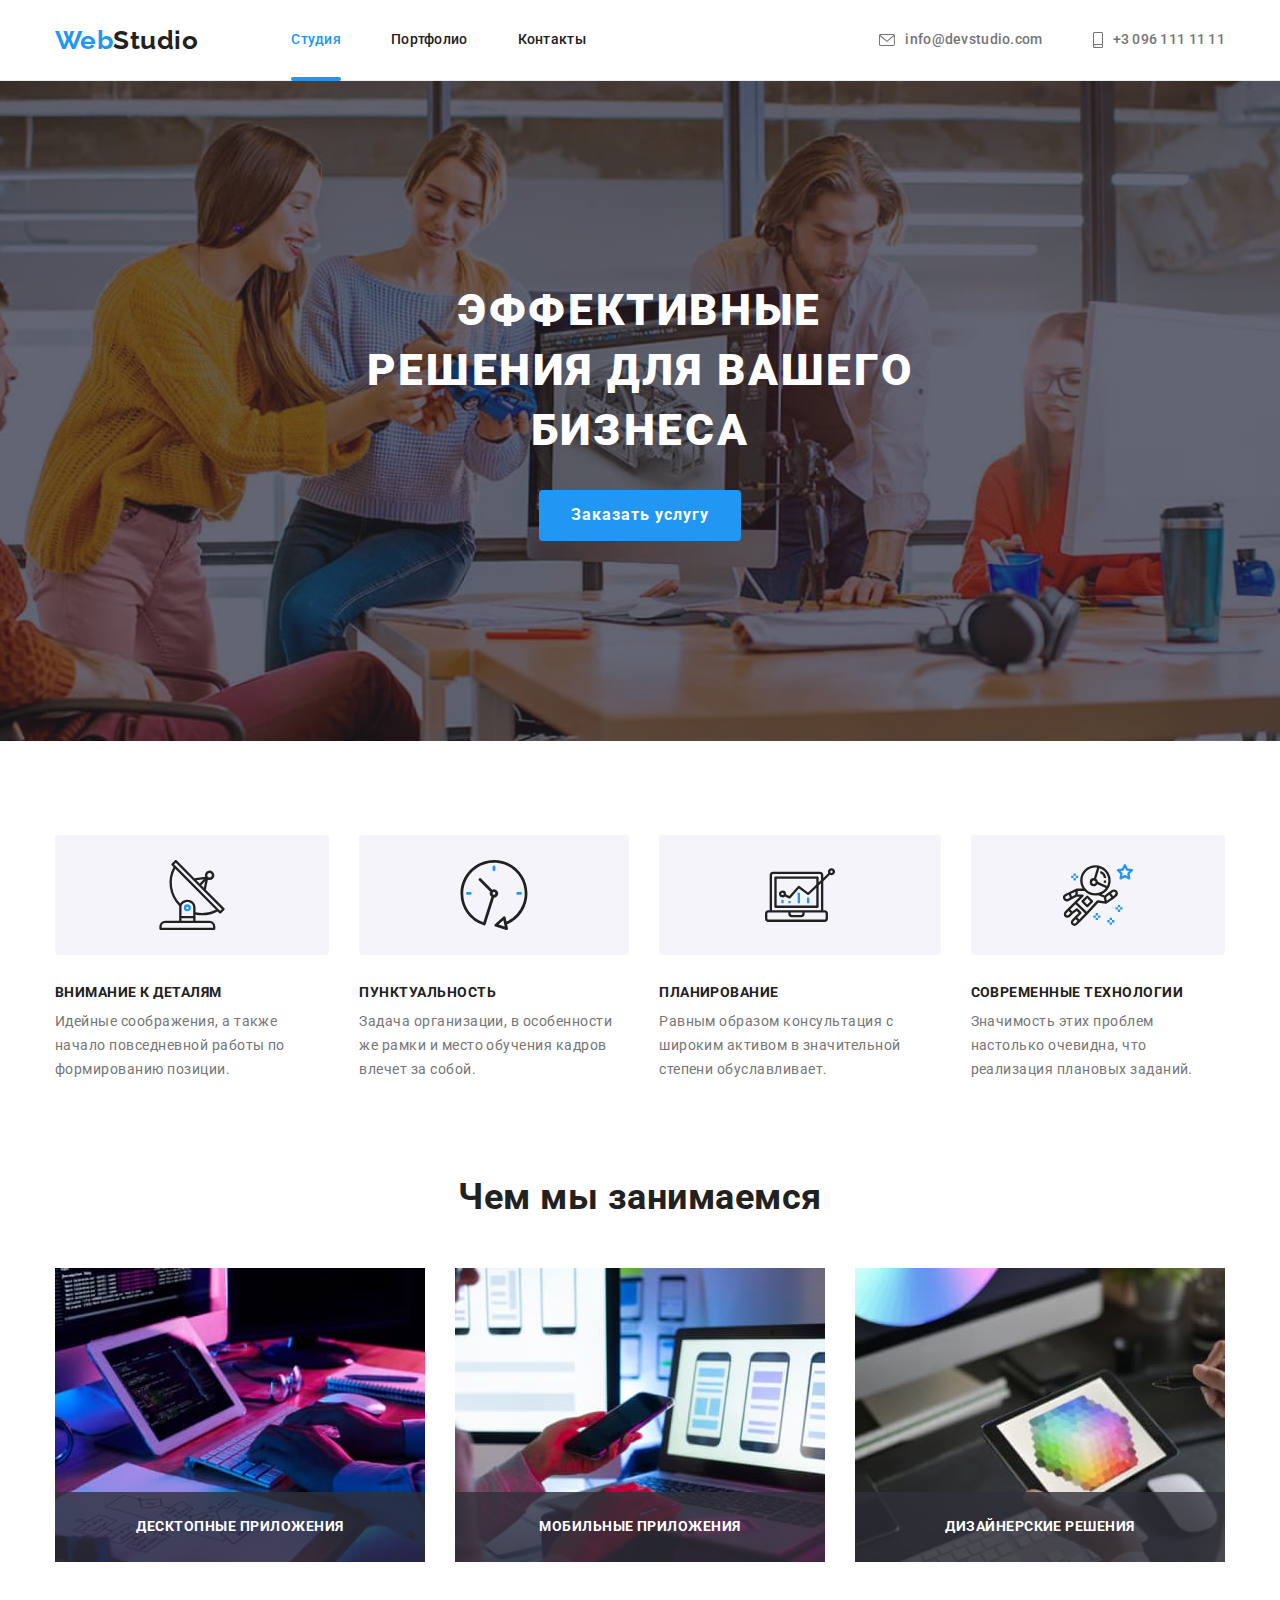
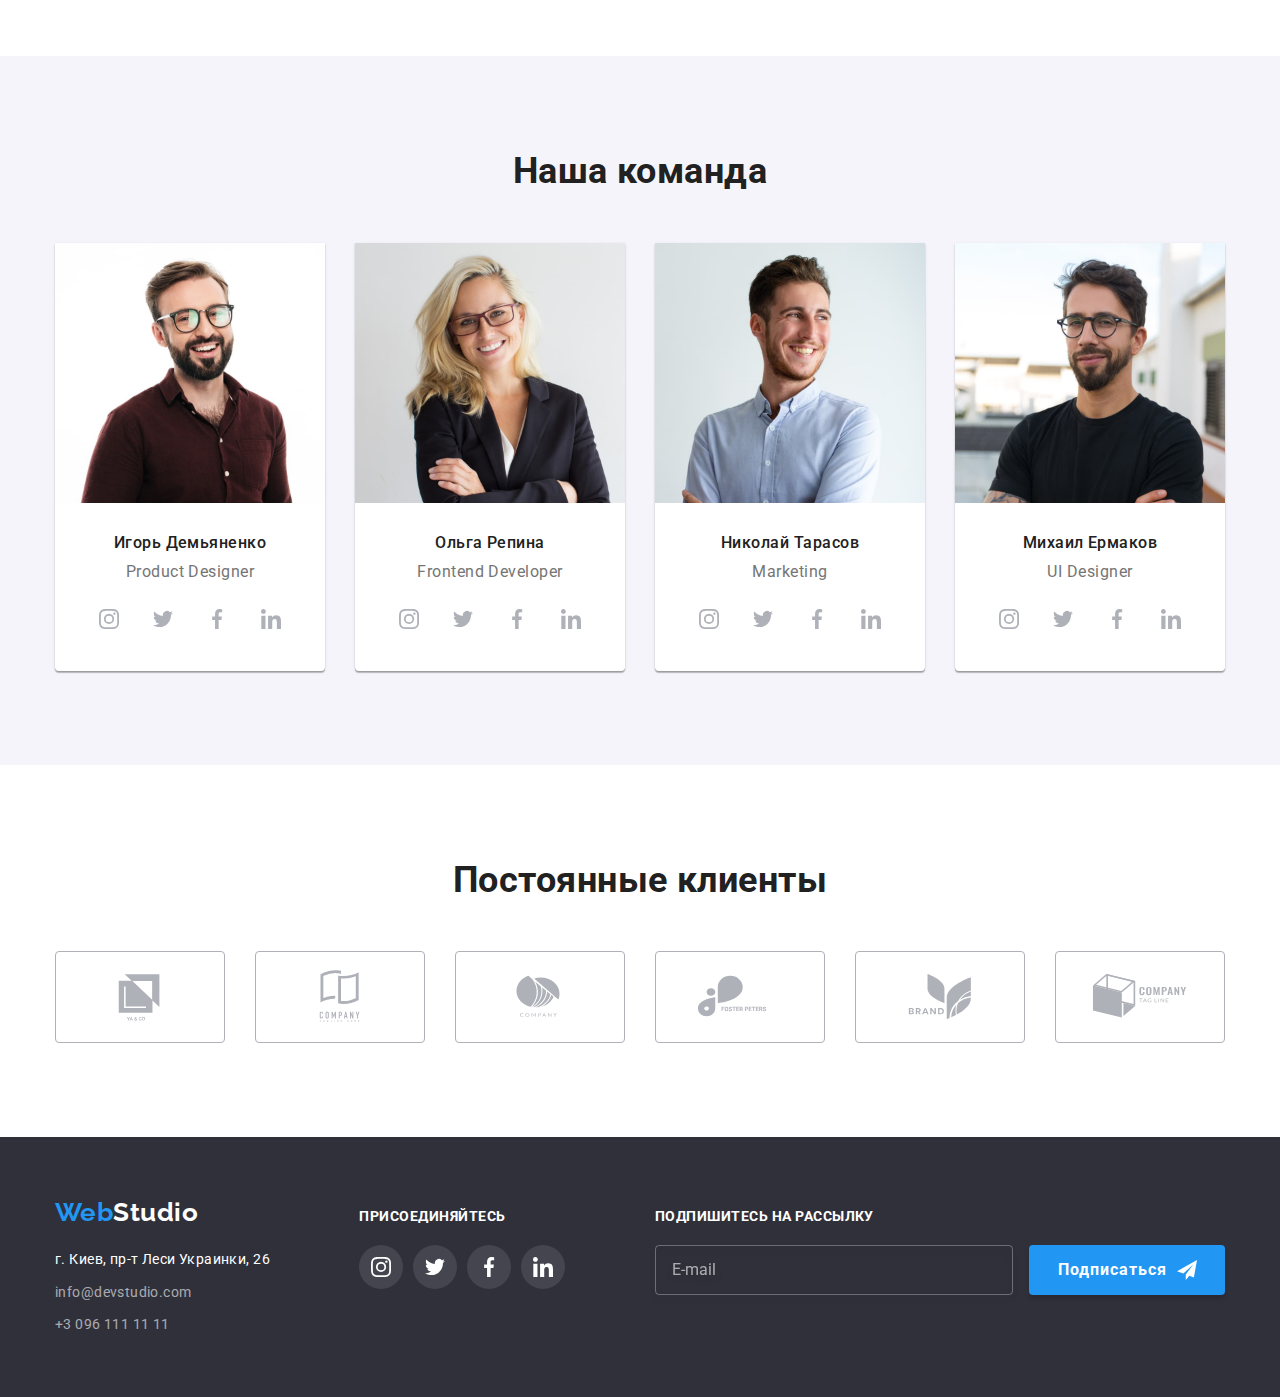
==== index.html @ 58853f7b "BEM" ====
<!doctype html>

<html lang="ru">
  
  <head>
    <meta charset="utf-8">
    <meta http-equiv="x-ua-compatible" content="ie=edge">
    <title>Web Studio</title>
    <link rel="preconnect" href="https://fonts.googleapis.com">
    <link rel="preconnect" href="https://fonts.gstatic.com" crossorigin>
    <link href="https://fonts.googleapis.com/css2?family=Raleway:wght@700&family=Roboto:wght@400;500;700;900&display=swap" rel="stylesheet">
    <link rel="stylesheet" href="css/modern-normalize.css"/>
    <link rel="stylesheet" href="css/main.min.css" />
    <link rel="stylesheet" href="css/styles.css" />
  </head>
  
  <body>
    <header class="header">
      <div class="container header__container">
        <a class="link logo header__logo" href="index.html">
          Web<span class="logo__part--black" href="index.html">Studio</span>
        </a>
        <nav class="nav">
          <ul class="list nav__list">
            <li><a class="link nav__item nav__item--active" href="index.html">Студия</a></li>
            <li><a class="link nav__item" href="portfolio.html">Портфолио</a></li>
            <li><a class="link nav__item" href="#address">Контакты</a></li>
          </ul>
        </nav>
        <ul class="list header__contacts">
          <li>
            <a class="link header__item" href="mailto:info@devstudio.com">
              <svg class="header__icon" width="16px" height="12px"><use href="./images/symbol-defs.svg#header-icon-envelope"></use></svg>
              info@devstudio.com
            </a>
          </li>
          <li>
            <a class="link header__item" href="tel:+3809611111111">
              <svg class="header__icon" width="10" height="16"><use href="./images/symbol-defs.svg#header-icon-smartphone"></use></svg>
              +3 096 111 11 11
            </a>
          </li>
        </ul>
      </div>
    </header>
    
    <main>
      <section class="hero">
          <div class="container">
            <h1 class="slogan">эффективные решения для вашего бизнеса</h1>
            <button class="button" data-modal-open type="button">Заказать услугу</button>
          </div>
      </section>
      
      <section class="benefits section">
        <div class="container">
          <ul class="list benefits-list">

            <li class="benefits-list-item icon-antenna">
              <h3 class="benefits-subtitle">Внимание к деталям</h3>
              <p class="benefits-text">
                Идейные соображения, а также начало повседневной работы по формированию позиции.
              </p>
            </li>

            <li class="benefits-list-item icon-clock">
              <h3 class="benefits-subtitle">Пунктуальность</h3>
              <p class="benefits-text">
                Задача организации, в особенности же рамки и место обучения кадров влечет за собой.
              </p>
            </li>

            <li class="benefits-list-item icon-diagram">
              <h3 class="benefits-subtitle">Планирование</h3>
              <p class="benefits-text">
                Равным образом консультация с широким активом в значительной степени обуславливает.
              </p>
            </li>

            <li class="benefits-list-item icon-astronaut">
              <h3 class="benefits-subtitle">Современные технологии</h3>
              <p class="benefits-text">
                Значимость этих проблем настолько очевидна, что реализация плановых заданий.
              </p>
            </li>

          </ul>
        </div>
      </section>
      
      <section class="desc">
        <div class="container">
          <h2 class="desc-title">Чем мы занимаемся</h2>
          <ul class="list desc-list">

            <li>
              <div class="thumb">
                <img src="images/desc-img-pc.jpg" alt="Работа за персональным компьютером" width="370" />
                <p class="label">десктопные приложения</p>
              </div>
            </li>

            <li>
              <div class="thumb">
                <img src="images/desc-img-phone.jpg" alt="Работа со смартфоном" width="370" />
                <p class="label">мобильные приложения</p>
              </div>
            </li>

            <li>
              <div class="thumb">
                <img src="images/desc-img-tablet.jpg" alt="Работа за планшетом" width="370" />
                <p class="label">дизайнерские решения</p>
              </div>
            </li>

          </ul>
        </div>
      </section>
      
      <section class="team section">
        <div class="container">
          <h2 class="team-title">Наша команда</h2>
          <ul class="list team-list">
            <li class="team-list-item">
              <img src="images/team-img-p_designer.jpg" alt="Мужчина" width="270" />
              <div class="team-text-box">
                <h3 class="team-subtitle">Игорь Демьяненко</h3>
                <p class="team-desc">Product Designer</p>
              </div>
              <ul class="list icon-social-network-list">
                <li class="icon-social-network-list-item">
                  <a href="" class="link link-social-network">
                    <svg class="icon-social-network" width="20px" height="20px"><use href="./images/symbol-defs.svg#social-network-icon-instagram"></use></svg>
                  </a>
                </li>
                <li class="icon-social-network-list-item">
                  <a href="" class="link link-social-network">
                    <svg class="icon-social-network" width="20px" height="20px"><use href="./images/symbol-defs.svg#social-network-icon-twitter"></use></svg>
                  </a>
                </li>
                <li class="icon-social-network-list-item">
                  <a href="" class="link link-social-network">
                    <svg class="icon-social-network" width="20px" height="20px"><use href="./images/symbol-defs.svg#social-network-icon-facebook"></use></svg>
                  </a>
                </li>
                <li class="icon-social-network-list-item">
                  <a href="" class="link link-social-network">
                    <svg class="icon-social-network" width="20px" height="20px"><use href="./images/symbol-defs.svg#social-network-icon-linkedin"></use></svg>
                  </a>
                </li>
              </ul>
            </li>

            <li class="team-list-item">
              <img src="images/team-img-developer.jpg" alt="Женщина" width="270" />
              <div class="team-text-box">
                <h3 class="team-subtitle">Ольга Репина</h3>
                <p class="team-desc">Frontend Developer</p>
              </div>
              <ul class="list icon-social-network-list">
                <li class="icon-social-network-list-item">
                  <a href="" class="link link-social-network">
                    <svg class="icon-social-network" width="20px" height="20px"><use href="./images/symbol-defs.svg#social-network-icon-instagram"></use></svg>
                  </a>
                </li>
                <li class="icon-social-network-list-item">
                  <a href="" class="link link-social-network">
                    <svg class="icon-social-network" width="20px" height="20px"><use href="./images/symbol-defs.svg#social-network-icon-twitter"></use></svg>
                  </a>
                </li>
                <li class="icon-social-network-list-item">
                  <a href="" class="link link-social-network">
                    <svg class="icon-social-network" width="20px" height="20px"><use href="./images/symbol-defs.svg#social-network-icon-facebook"></use></svg>
                  </a>
                </li>
                <li class="icon-social-network-list-item">
                  <a href="" class="link link-social-network">
                    <svg class="icon-social-network" width="20px" height="20px"><use href="./images/symbol-defs.svg#social-network-icon-linkedin"></use></svg>
                  </a>
                </li>
              </ul>
            </li>

            <li class="team-list-item">
              <img src="images/team-img-marketing.jpg" alt="Мужчина" width="270" />
              <div class="team-text-box">
                <h3 class="team-subtitle">Николай Тарасов</h3>
                <p class="team-desc">Marketing</p>
              </div>
              <ul class="list icon-social-network-list">
                <li class="icon-social-network-list-item">
                  <a href="" class="link link-social-network">
                    <svg class="icon-social-network" width="20px" height="20px"><use href="./images/symbol-defs.svg#social-network-icon-instagram"></use></svg>
                  </a>
                </li>
                <li class="icon-social-network-list-item">
                  <a href="" class="link link-social-network">
                    <svg class="icon-social-network" width="20px" height="20px"><use href="./images/symbol-defs.svg#social-network-icon-twitter"></use></svg>
                  </a>
                </li>
                <li class="icon-social-network-list-item">
                  <a href="" class="link link-social-network">
                    <svg class="icon-social-network" width="20px" height="20px"><use href="./images/symbol-defs.svg#social-network-icon-facebook"></use></svg>
                  </a>
                </li>
                <li class="icon-social-network-list-item">
                  <a href="" class="link link-social-network">
                    <svg class="icon-social-network" width="20px" height="20px"><use href="./images/symbol-defs.svg#social-network-icon-linkedin"></use></svg>
                  </a>
                </li>
              </ul>
            </li>

            <li class="team-list-item">
              <img src="images/team-img-ui_designer.jpg" alt="Мужчина" width="270" />
              <div class="team-text-box">
                <h3 class="team-subtitle">Михаил Ермаков</h3>
                <p class="team-desc">UI Designer</p>
              </div>
              <ul class="list icon-social-network-list">
                <li class="icon-social-network-list-item">
                  <a href="" class="link link-social-network">
                    <svg class="icon-social-network" width="20px" height="20px"><use href="./images/symbol-defs.svg#social-network-icon-instagram"></use></svg>
                  </a>
                </li>
                <li class="icon-social-network-list-item">
                  <a href="" class="link link-social-network">
                    <svg class="icon-social-network" width="20px" height="20px"><use href="./images/symbol-defs.svg#social-network-icon-twitter"></use></svg>
                  </a>
                </li>
                <li class="icon-social-network-list-item">
                  <a href="" class="link link-social-network">
                    <svg class="icon-social-network" width="20px" height="20px"><use href="./images/symbol-defs.svg#social-network-icon-facebook"></use></svg>
                  </a>
                </li>
                <li class="icon-social-network-list-item">
                  <a href="" class="link link-social-network">
                    <svg class="icon-social-network" width="20px" height="20px"><use href="./images/symbol-defs.svg#social-network-icon-linkedin"></use></svg>
                  </a>
                </li>
              </ul>
            </li>

          </ul>
        </div>
      </section>

      <section class="clients section">
        <div class="container">
          <h2 class="clients-title">Постоянные клиенты</h2>
          <ul class="list icon-clients-list">
            <li>
              <a href="" class="link link-clients">
                <svg class="icon-clients" width="106px" height="60px"><use href="./images/symbol-defs.svg#clients-icon-ya"></use></svg>
              </a>
            </li>
            <li>
              <a href="" class="link link-clients">
                <svg class="icon-clients" width="106px" height="60px"><use href="./images/symbol-defs.svg#clients-icon-company-1"></use></svg>
              </a>
            </li>
            <li>
              <a href="" class="link link-clients">
                <svg class="icon-clients" width="106px" height="60px"><use href="./images/symbol-defs.svg#clients-icon-company-2"></use></svg>
              </a>
            </li>
            <li>
              <a href="" class="link link-clients">
                <svg class="icon-clients" width="106px" height="60px"><use href="./images/symbol-defs.svg#clients-icon-foster-peters"></use></svg>
              </a>
            </li>
            <li>
              <a href="" class="link link-clients">
                <svg class="icon-clients" width="106px" height="60px"><use href="./images/symbol-defs.svg#clients-icon-brand"></use></svg>
              </a>
            </li>
            <li>
              <a href="" class="link link-clients">
                <svg class="icon-clients" width="106px" height="60px"><use href="./images/symbol-defs.svg#clients-icon-company-3"></use></svg>
              </a>
            </li>
          </ul>
        </div>
      </section>
    </main>
    
    <footer class="footer">
      <div class="container footer__container">
        <div class="footer__contacts">
          <a class="link logo" href="index.html">
            Web<span class="logo__part--white" href="index.html">Studio</span>
          </a>
          <address class="address-text-box" id="address">
            <ul class="list address-footer-list">
              <li><a class="link address-link" href="">г. Киев, пр-т Леси Украинки, 26</a></li>
              <li><a class="link mail-link" href="mailto:info@devstudio.com">info@devstudio.com</a></li>
              <li><a class="link tel-link" href="tel:+3809611111111">+3 096 111 11 11</a></li>
            </ul>
          </address>
        </div>
        <div class="social-network">
          <b class="title-social-network">присоединяйтесь</b>
          <ul class="list icon-social-network-list">
            <li class="icon-social-network-list-item">
              <a href="" class="link link-social-network">
                <svg class="icon-social-network" width="20px" height="20px"><use href="./images/symbol-defs.svg#social-network-icon-instagram"></use></svg>
              </a>
            </li>
            <li class="icon-social-network-list-item">
              <a href="" class="link link-social-network">
                <svg class="icon-social-network" width="20px" height="20px"><use href="./images/symbol-defs.svg#social-network-icon-twitter"></use></svg>
              </a>
            </li>
            <li class="icon-social-network-list-item">
              <a href="" class="link link-social-network">
                <svg class="icon-social-network" width="20px" height="20px"><use href="./images/symbol-defs.svg#social-network-icon-facebook"></use></svg>
              </a>
            </li>
            <li class="icon-social-network-list-item">
              <a href="" class="link link-social-network">
                <svg class="icon-social-network" width="20px" height="20px"><use href="./images/symbol-defs.svg#social-network-icon-linkedin"></use></svg>
              </a>
            </li>
          </ul>
        </div>
        <form class="send-form">
          <label class="send-label" for="email">подпишитесь на рассылку</label>
          <input class="input send-email-input" type="email" name="email" id="email" placeholder="E-mail">
          <button class="button submit-button" type="submit">
            <b>Подписаться</b>
            <svg class="icon-send" width="20px" height="20px">
              <use href="./images/icons.svg#icon-send"></use>
            </svg>
          </button>
        </form>
      </div>
    </footer>

    <div class="backdrop is-hidden" data-modal>
      <div class="modal">
        <form class="modal-form">
          <b>Оставте свои данные, мы вам перезвоним</b>
          <ul class="list modal-form-list">
            <li class="form-field">
              <label for="name">Имя</label>
              <div class="input-box">
                <input class="input name-input" type="text" name="name" id="name">
                <svg class="input-icon" width="18" height="18">
                  <use href="./images/icons.svg#icon-person-black"></use>
                </svg>
              </div>
            </li>
            <li class="form-field">
              <label for="tel">Телефон</label>
              <div class="input-box">
                <input class="input tel-input" type="tel" name="tel" id="tel">
                <svg class="input-icon" width="18" height="18">
                  <use href="./images/icons.svg#icon-phone-black"></use>
                </svg>
              </div>
            </li>
            <li class="form-field">
              <label for="mail">Почта</label>
              <div class="input-box">
                <input class="input email-input" type="email" name="mail" id="mail">
                <svg class="input-icon" width="18" height="18">
                  <use href="./images/icons.svg#icon-email-black"></use>
                </svg>
              </div>
            </li>
            <li class="form-field-textarea">
              <label for="comment">Комментарий</label>
              <textarea class="input textarea-comment" name="comment" id="comment" rows="6" placeholder="Введите текст"></textarea>
            </li>
          </ul>
          <label class="checkbox-label">
            <input class="checkbox" type="checkbox" name="terms">
            <span class="custom-checkbox">
              <svg class="checkbox-icon" width="16px" height="15px">
                <use href="./images/icons.svg#icon-check-mark"></use>
              </svg>
            </span>
            Соглашаюсь с рассылкой и принимаю&nbsp;
            <a href="" class="link terms-link">Условия договора</a>
          </label>
          <button class="button modal-submit-button" type="submit">Отправить</button>
        </form>
        <button class="modal-button-close" data-modal-close>
          <svg class="close-button-icon" width="18px" height="18px"><use href="./images/symbol-defs.svg#modal-button-close"></use></svg>
        </button>
      </div>
    </div>
    <script src="./js/modal.js"></script>
  </body>

</html>
---- css/main.min.css ----
body{background-color:tomato}body{background-color:tomato}/*# sourceMappingURL=main.min.css.map */
---- css/styles.css ----
/* Переменные в цвета */
:root {
  --background-color-01: #ffffff;
  --background-color-02: #f5f4fa;

  --text-color-01: #212121;
  --text-color-02:#757575;
  --text-color-03:rgba(255, 255, 255, 0.6);
  --text-color-04: rgba(117, 117, 117, 0.5);

  --brand-color-01: #2196f3;
  --brand-color-02: #2f303a;

  --button-color:#f5f4fa;
  --highlight-button-color: #188ce8;

  --border-color-01:#ECECEC;
  --border-color-02:#EEEEEE;

  --shadow-color-01: rgba(0, 0, 0, 0.12);
  --shadow-color-02:rgba(0, 0, 0, 0.14);
  --shadow-color-03:rgba(0, 0, 0, 0.2);
  --shadow-color-04: rgba(0, 0, 0, 0.06);
  --shadow-color-05: rgba(0, 0, 0, 0.16);
  --shadow-color-06: rgba(0, 0, 0, 0.1);
  --shadow-color-07: rgba(0, 0, 0, 0.08);
  --shadow-color-08: rgba(0, 0, 0, 0.15);


  --gradient-color-01: rgba(47, 48, 58, 0.4);
  --gradient-color-02: rgba(47, 48, 58, 0.4);
  
  --icon-color-01: #AFB1B8;
  --icon-color-02: rgba(255, 255, 255, 0.1);

  --label-color: rgba(47, 48, 58, 0.8);

  --overlay-color: rgba(33, 150, 243, 0.9);

  --input-background-color: #2196F300; 
  --input-border-color-01: rgba(255, 255, 255, 0.3);
  --input-border-color-02: rgba(33, 33, 33, 0.2);
}

/* *****Styling body***** */
body {
  background-color: var(--background-color-01);
  font-family: 'Roboto', sans-serif;
  color: var(--text-color-01);
  margin: 0;
  letter-spacing: 0.03em;
}

/* Reset */
h1, h2, h3, p {
  margin: 0;
}
.link {
  text-decoration: none;
  color: var(--text-color-01);
}
.list {
  padding-left: 0px;
  margin: 0;
  list-style: none;
}
.header__contacts .link {
  fill:var(--text-color-02);
  color: var(--text-color-02);
}
/* *****Change font-style in address section to normal***** */
.address-footer-list {
  font-style: normal;
}
/* Форматирование изображений */
img {
  display: block;
  max-width: 100%;
  height: auto;
}
/* Приховує заголовки */
.visually-hidden {
  position: absolute;
  width: 1px;
  height: 1px;
  margin: -1px;
  border: 0;
  padding: 0;
  white-space: nowrap;
  clip-path: inset(100%);
  clip: rect(0 0 0 0);
  overflow: hidden;
}

/* Контейнер */
.container {
  width: 1200px;
  padding: 0 15px;
  margin: 0 auto;
}

/* Секції */
.section {
  padding: 94px 0 94px;
}

/* Шапка */
.header {
  border-bottom: 1px solid var(--border-color-01);
}
.header__container {  
  display: flex;
  align-items: center;
}
.header__logo {
  margin-right: 93px;
}
.logo {
  color: var(--brand-color-01);
  font-family: 'Raleway', sans-serif;
  font-weight: 700;
  font-size: 26px;
  line-height: 1.19;
}
.logo__part--black {
  color: var(--text-color-01);
}
.nav {
  margin-right: auto;
}
.nav__list {
  font-weight: 500;
  font-size: 14px;
  line-height: 1.14;
}
.nav__item {
  display: block;
  padding: 32px 0;
}
.nav__item--active {
  position: relative;
}
.nav__item--active::after {
  content:'';
  display: block;
  position: absolute;
  bottom:-1px;
  width: 100%;
  height: 4px;
  border-radius: 2px;
  background-color: var(--brand-color-01);
}
.nav__list,
.header__contacts {
  display: flex;
  letter-spacing: 0.02em;
}
.nav__list li:not(:last-child), 
.header__contacts li:not(:last-child) {
  margin-right: 50px;
}
.header__contacts {
  color: var(--text-color-02);
  font-weight: 500;
  font-size: 14px;
  line-height: 1.14;
}
.header__item {
  display: flex;
  align-items: center;
}
.header__icon {
  margin-right: 10px;
}

/* Герой */
.hero {  
  max-width: 1600px;
  margin: 0 auto;
  background-color: var(--brand-color-02);
  background-image: 
  linear-gradient(to right, 
  var(--gradient-color-01), 
  var(--gradient-color-02)), 
  url(../images/hero-img-team.jpg);
  background-size: cover;
  background-repeat: no-repeat;
  background-position: center;
  padding-top: 200px;
  padding-bottom: 200px;
}
.slogan {
  width: 604px;
  text-align: center;
  margin-left: auto;
  margin-right: auto;
  margin-bottom: 30px;
  text-transform: uppercase;
  color: var(--background-color-01);
  font-weight: 900;
  font-size: 44px;
  line-height: 1.36;
}
.hero .button {
  display: block;
  margin: 0 auto;
  padding: 10px 32px;
  border-radius: 4px;
  background-color: var(--brand-color-01);
  border-style: none;
  color: var(--background-color-01);
  font-family: inherit;
  font-weight: 700;
  font-size: 16px;
  line-height: 1.88;
  cursor: pointer;
}
.slogan, 
.hero .button {
  letter-spacing: 0.06em;
}

/* Преимущества */
.benefits {
  font-size: 14px;
}
.benefits-list {
  display: flex;
}
.benefits-list li:not(:last-child) {
  margin-right: 30px;
}
.benefits-list-item::before {
  content:'';
  display: block;
  margin-bottom: 30px;
  height: 120px;
  border-radius: 4px;
  background-color: var(--background-color-02);
  background-repeat: no-repeat;
  background-position: center;
}
.icon-antenna::before {
  background-image: url(../images/benefits-icon-antenna.svg);
}
.icon-clock::before {
  background-image: url(../images/benefits-icon-clock.svg);
}
.icon-diagram::before {
  background-image: url(../images/benefits-icon-diagram.svg);
}
.icon-astronaut::before {
  background-image: url(../images/benefits-icon-astronaut.svg);
}
.benefits-subtitle {
  margin-bottom: 10px;
  font-size: inherit;
  font-weight: 700;
  line-height: 1.14;
  text-transform: uppercase;
}
.benefits-text {
  color: var(--text-color-02);
  line-height: 1.71;
}

/* Чем мы занимаемся.Описание */
.desc {  
  padding-bottom: 94px;
}
.desc-title {
  margin-bottom: 50px;
  text-align: center;
  font-weight: 700;
  font-size: 36px;
  line-height: 1.17;
}
.desc-list {
  display: flex;
}
.desc-list li:not(:last-child) {
  margin-right: 30px;
}
.thumb {
  position:relative;
}
.label {
  position:absolute;
  bottom:0;
  right:0;
  left:0;
  padding: 27px 0 27px;
  text-align: center;
  font-size: 14px;
  text-transform: uppercase;
  line-height: 1.14;
  font-weight: 700;
  color:var(--background-color-01);
  background-color: var(--label-color);
}

/* Команда */
.team {
  background-color: var(--background-color-02);
}
.team-title {
  margin-bottom: 50px;
  text-align: center;
  font-weight: 700;
  font-size: 36px;
  line-height: 1.17;
}
.team-list {
  display: flex;
  line-height: 1.19;
  font-size: 16px;
}
.team-list-item:not(:last-child) {
  margin-right: 30px;
}
.team-list-item {
  border-radius: 0px 0px 4px 4px;
  box-shadow: 0px 1px 3px var(--shadow-color-01),
  0px 1px 1px var(--shadow-color-02),
  0px 2px 1px var(--shadow-color-03);
  background-color: var(--background-color-01);
}
.team-text-box {
  padding: 30px 0px 16px;
  text-align: center;
}
.team-subtitle {
  margin-bottom: 10px;
  font-weight: 500;
  font-size: inherit;
}
.team-desc {
  color: var(--text-color-02);
}
.icon-social-network-list {
  display: flex;
  justify-content: center;
  margin-bottom: 30px;
}
.icon-social-network-list-item:not(:last-child) {
  margin-right: 10px;
}
.link-social-network {
  color: var(--icon-color-01);
  display: flex;
  justify-content: center;
  align-items: center;
  width: 44px;
  height: 44px;
  border-radius: 50%;
}
.icon-social-network {
  fill: currentColor;
}

/* Клиенты */
.clients-title {
  margin-bottom: 50px;
  text-align: center;
  font-weight: 700;
  font-size: 36px;
  line-height: 1.17;
}
.icon-clients-list {
  display: flex;
  justify-content: center;
}
.icon-clients-list li {
  flex-basis: calc((100% - 5 * 30px) / 6);
}
.icon-clients-list li:not(:last-child) {
  margin-right: 30px;
}
.link-clients {
  display: flex;
  justify-content: center;
  align-items: center;
  height:92px;
  border: 1px solid var(--icon-color-01);
  border-radius: 4px;
  color:var(--icon-color-01);
}
.icon-clients {
  fill:currentColor;
}

/* Футер */
.footer {
  padding-top: 60px;
  padding-bottom: 60px;
  background-color: var(--brand-color-02);
}
.footer__container {
  display: flex;
}
.footer__contacts {
  margin-right: auto;
}
.logo__part--white {
  color: var(--background-color-01);
}
.address-text-box {
  margin-top: 20px;
}
.address-footer-list {
  font-size: 14px;
  line-height: 1.71;
  letter-spacing: 0.03em;
}
.address-footer-list li:not(:last-child) {
  margin-bottom: 9px;
}
.address-link {
  color: var(--background-color-01);
}
.footer .mail-link,
.footer .tel-link {
  color: var(--text-color-03);
}
.social-network {
  margin-right: auto;
}
.title-social-network {
  display: inline-block;
  margin-top: 12px;
  margin-bottom: 20px;
  text-transform: uppercase;
  color:var(--background-color-01);
  font-size: 14px;
  line-height: 1.14;
}
.footer .link-social-network {
  background-color: var(--icon-color-02);
}
.footer .icon-social-network {
  fill:var(--background-color-01)
}

/* Форма отправки email */
.send-form .send-label {
  display: flex;
  margin-top: 12px;
  margin-bottom: 20px;
  color: var(--background-color-01);
  font-weight: 700;
  font-size: 14px;
  line-height: 1.14;
  text-transform: uppercase;
}
.send-email-input {
  width: 358px;
  margin-right: 12px;
  border-radius: 4px;
  background: var(--input-background-color);
  border: 1px solid var(--input-border-color-01);
  filter: drop-shadow(0px 4px 4px var(--shadow-color-08));
  padding: 15px 16px;
  color:var(--background-color-01);
}
.send-email-input::placeholder {
  color:var(--text-color-03);
  line-height: 1.25;
}
.submit-button {
  display: inline-flex;
  align-items: center;
  padding: 10px 28px 10px 29px;
  border-radius: 4px;
  background-color: var(--brand-color-01);
  border-style: none;
  cursor: pointer;
  box-shadow: 0px 4px 4px var(--shadow-color-08);
}
.submit-button b {
  margin-right: 10px;
  color: var(--background-color-01);
  font-size: 16px;
  line-height: 1.88;
  letter-spacing: 0.06em;
}
.icon-send {
  fill: var(--background-color-01);
}
/* Портфолио */
.gallery-filter-list {  
  display: flex;
  justify-content: center;
  margin-bottom: 50px;
}
.gallery-filter-list li:not(:last-child) {
  margin-right: 8px;
}
.gallery-filter-list .button {
  border-style: none;
  border-radius: 4px;
  padding: 6px 22px;
  background-color: var(--button-color);
  font-family: inherit;
  font-weight: 500;
  font-size: 16px;
  line-height: 1.63;
  cursor: pointer;
}
.gallery-list {
  display: flex;
  flex-wrap: wrap;
  margin-top: -30px;
  margin-left: -30px;
}
.gallery-list li {
  flex-basis: calc(100% / 3 - 30px);
  margin-top: 30px;
  margin-left: 30px;
}
.gallery-list-link {
  display: block;
}
.gallery .box {
  position: relative;
  overflow: hidden;
}
.overlay {
  position: absolute;
  display: flex;
  align-items: center;
  top: 0;
  width: 100%;
  height: 100%;
  background-color: var(--overlay-color);
  
  transform: translateY(200%);
  transition: transform 400ms ease;
}
.overlay p {
  padding: 0px 24px;
  line-height: 1.56;
  font-size: 18px;
  color: var(--background-color-01);
}
.gallery-text-box {
  padding: 20px 24px;
  border-left: 1px solid var(--border-color-02);
  border-right: 1px solid var(--border-color-02);
  border-bottom: 1px solid var(--border-color-02);
}
.gallery-subtitle {
  margin-bottom: 4px;
  font-weight: 700;
  font-size: 18px;
  line-height: 2;
  letter-spacing: 0.06em;
}
.gallery-desc {
  color: var(--text-color-02);
  font-size: 16px;
  line-height: 1.88;
}

/* Модальное окно */
.backdrop {
  position: fixed;
  opacity: 1;
  top:0%;
  left:0%;
  width: 100%;
  height: 100%;
  background-color: var(--shadow-color-03);

  transition: opacity 250ms linear;
}
.modal {
  position:absolute;
  visibility: visible;
  top:50%;
  left:50%;
  width: 528px;
  padding: 40px;
  background-color: var(--background-color-01);
  box-shadow: 
  0px 1px 3px var(--shadow-color-01), 
  0px 1px 1px var(--shadow-color-02), 
  0px 2px 1px var(--shadow-color-03);
  border-radius: 4px;
  transform: translate(-50%, -50%) scale(1);

  transition: transform 250ms linear;
}
.modal-button-close {
  position: absolute;
  right: 8px;
  top: 8px;
  padding: 6px;
  background-color: var(--background-color-01);
  border: 1px solid var(--shadow-color-06);
  display: flex;
  justify-content: center;
  align-items: center;
  width: 30px;
  height: 30px;
  border-radius: 50%;
  cursor: pointer;
}
.modal-form b {
  display: block;
  margin-bottom: 12px;
  text-align: center;
  line-height: 1.05;
  font-size: 20px;
}
.modal-form-list {
  margin-bottom: 20px;
}
.modal-form-list li:not(:last-child) {
  margin-bottom: 10px;
}
.modal-form-list li {
  display: flex;
  flex-direction: column;
  line-height: 1.17;
  font-size: 12px;
  letter-spacing: 0.01em;
  color:var(--text-color-02);
}
.modal-form-list li label {
  margin-bottom: 4px;
}
.form-field input,
.form-field-textarea textarea {
  width: 100%;
  border: 1px solid var(--input-border-color-02);
  border-radius: 4px;
  padding: 11px 12px 11px 42px;
  font-size: 14px;
}
.input-box {
  position: relative;
}
.input-icon {
  position: absolute;
  top: 11px;
  bottom: 11px;
  left: 12px;
  pointer-events: none;
}
.form-field-textarea textarea {
  padding: 12px 16px;
  line-height: 1.17;
}
.textarea-comment {
  width: 100%;
  resize: none;
}
.textarea-comment::placeholder {
  color: var(--text-color-04);
  line-height: 1.17;
  font-size: 12px;
  letter-spacing: 0.01em;
}
.checkbox-label {
  display:flex;
  justify-content: center;
  align-items: center;
  margin-bottom: 30px;
  line-height: 1.71;
  font-size: 14px;
  color:var(--text-color-02);
}
.checkbox {
  position: absolute;
  width: 1px;
  height: 1px;
  margin: -1px;
  border: 0;
  padding: 0;
  clip: rect(0 0 0 0);
  overflow: hidden;
}
.custom-checkbox {
  display: inline-flex;
  justify-content: center;
  align-items: center;
  width: 16px;
  height: 15px;
  margin-right: 7px;
  border-radius: 2px;
  background-origin: border-box;
  border:2px solid var(--text-color-01);
  fill:var(--background-color-01);
}
.checkbox-icon {
  visibility: hidden;
  opacity: 0;
  pointer-events: none;
}
.terms-link {
  text-decoration: underline;
  color: var(--brand-color-01);
}
.modal-submit-button {
  display: block;
  margin: 0 auto;
  padding: 10px 55px 10px 56px;
  background: var(--brand-color-01);
  box-shadow: 0px 4px 4px var(--shadow-color-08);
  border-radius: 4px;
  border-style: none;
  color: var(--background-color-01);
  font-weight: 700;
  font-size: 16px;
  line-height: 1.88;
  cursor: pointer;
  letter-spacing: 0.06em;
}
/* *****Elements behavior***** */
.link:hover,
.link:hover:focus {
  color: var(--brand-color-01);
  fill:var(--brand-color-01);
}
.nav__item--active {
  color: var(--brand-color-01);
}
.button:hover,
.button:focus {
  background-color: var(--highlight-button-color);
  color: var(--background-color-01);
}
.link-social-network:hover {
  background-color: var(--brand-color-01);
  color:var(--background-color-01);
}
.link-clients:hover {
  border-color: var(--brand-color-01);
}
.gallery-filter-list .button:hover {
  box-shadow:
  0px 3px 1px var(--shadow-color-06), 
  0px 1px 2px var(--shadow-color-07), 
  0px 2px 2px var(--shadow-color-01);
}
.gallery-list-link:hover,
.gallery-list-link:focus {
  color:currentColor;
  cursor: pointer;
  box-shadow: 
  0px 1px 1px var(--shadow-color-01), 
  0px 4px 4px var(--shadow-color-04), 
  1px 4px 6px var(--shadow-color-05);
}
.gallery-list-link:hover .overlay, 
.gallery-list-link:focus .overlay{
  transform: translateY(0);
}
.modal-button-close:hover,
.modal-button-close:focus {
  fill:var(--brand-color-01);
}
.input-box input:focus,
.textarea-comment:focus {
  border-color: var(--brand-color-01);
}
.input-box input,
.textarea-comment {
  outline: none;
}
.input-box input:focus + .input-icon
{
  border-color: var(--brand-color-01);
  fill:var(--brand-color-01);
}
.checkbox:focus + .custom-checkbox { 
  border-color: var(--brand-color-01); 
}
.checkbox:checked + .custom-checkbox {
  background-color: var(--brand-color-01);
  border-color: var(--brand-color-01);
}
.checkbox:checked + .custom-checkbox .checkbox-icon {
  visibility: visible;
  opacity: 1;
}
.terms-link:hover {
  text-decoration: none;
}

/* Переходи і анімація */
.link,
.button,
.input,
.input-icon
{
  transition-property: 
  color, fill, background-color, border-color, box-shadow;
  transition-duration: 250ms;
  transition-timing-function: cubic-bezier(0.4, 0, 0.2, 1);
}
.backdrop.is-hidden {
  visibility: hidden;
  opacity: 0;
  pointer-events: none;
}
.backdrop.is-hidden .modal {
  transform: translate(-50%, -50%) scale(0);
}
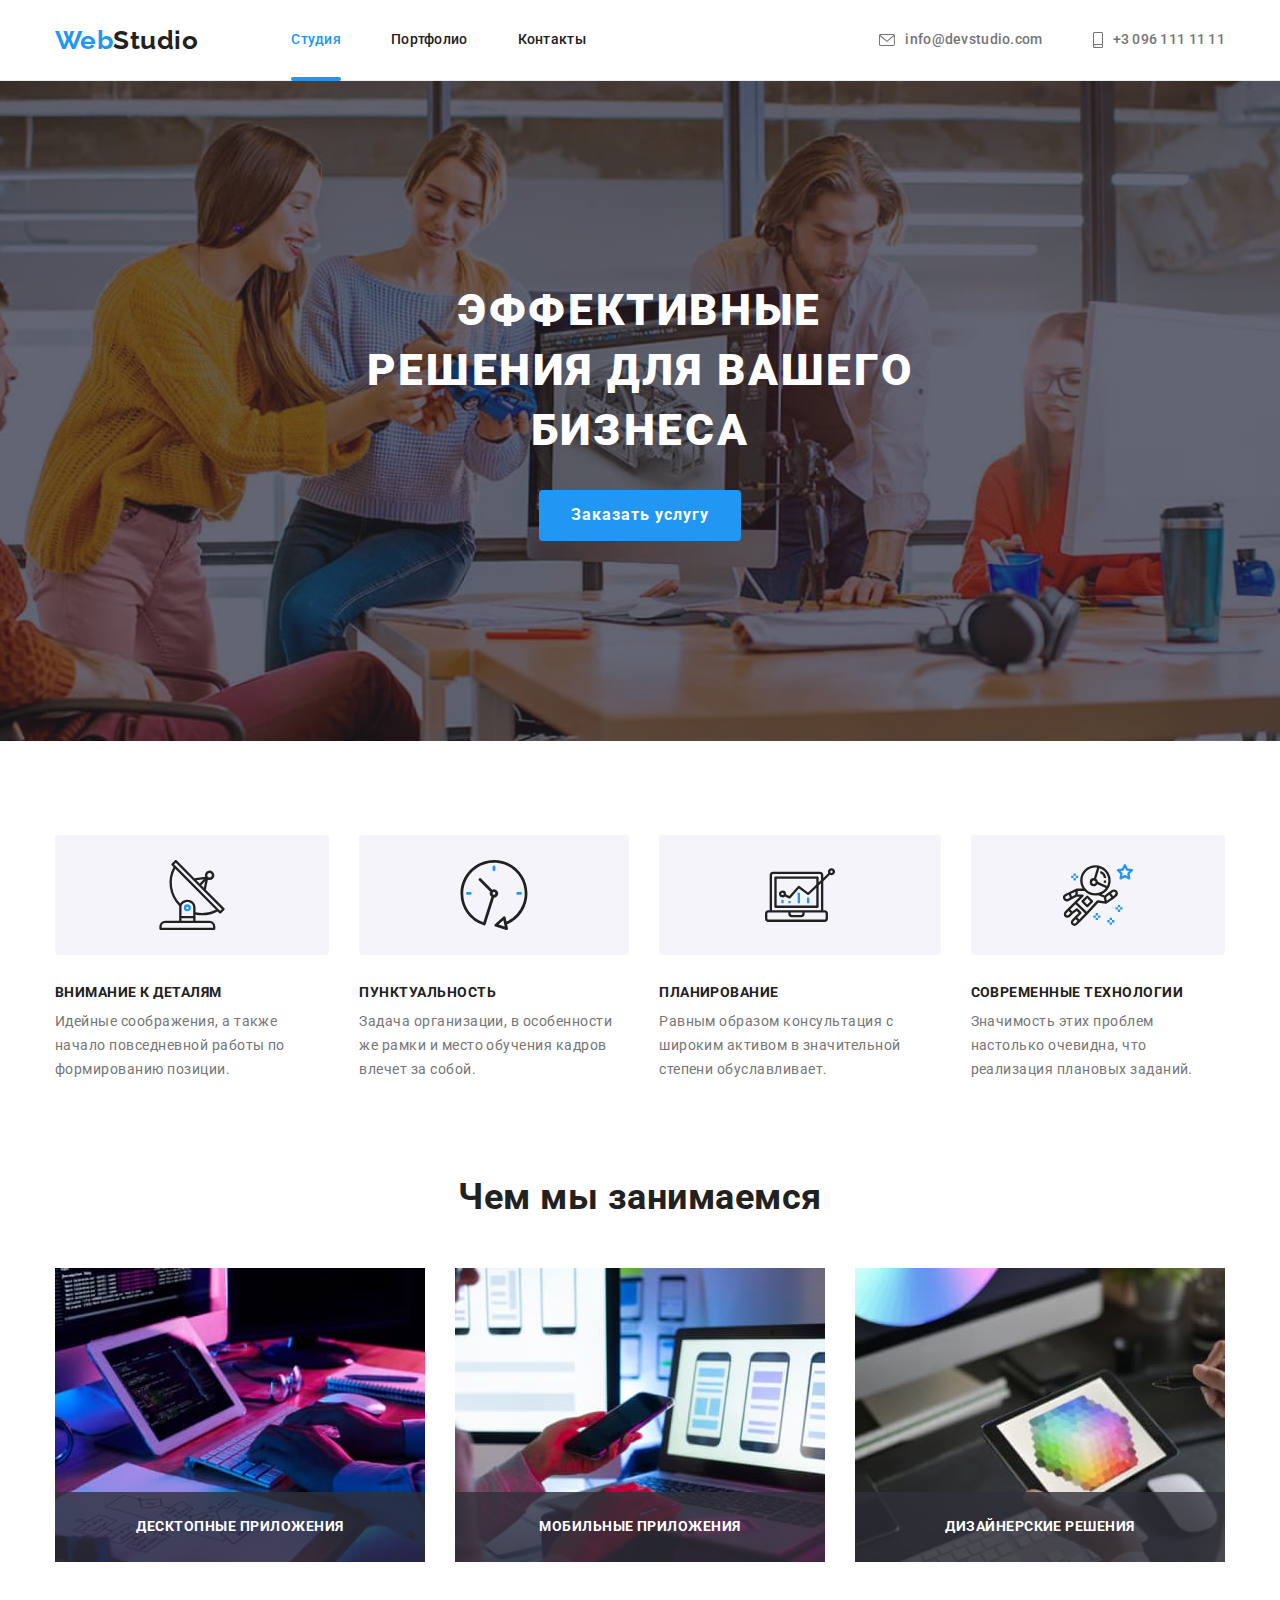
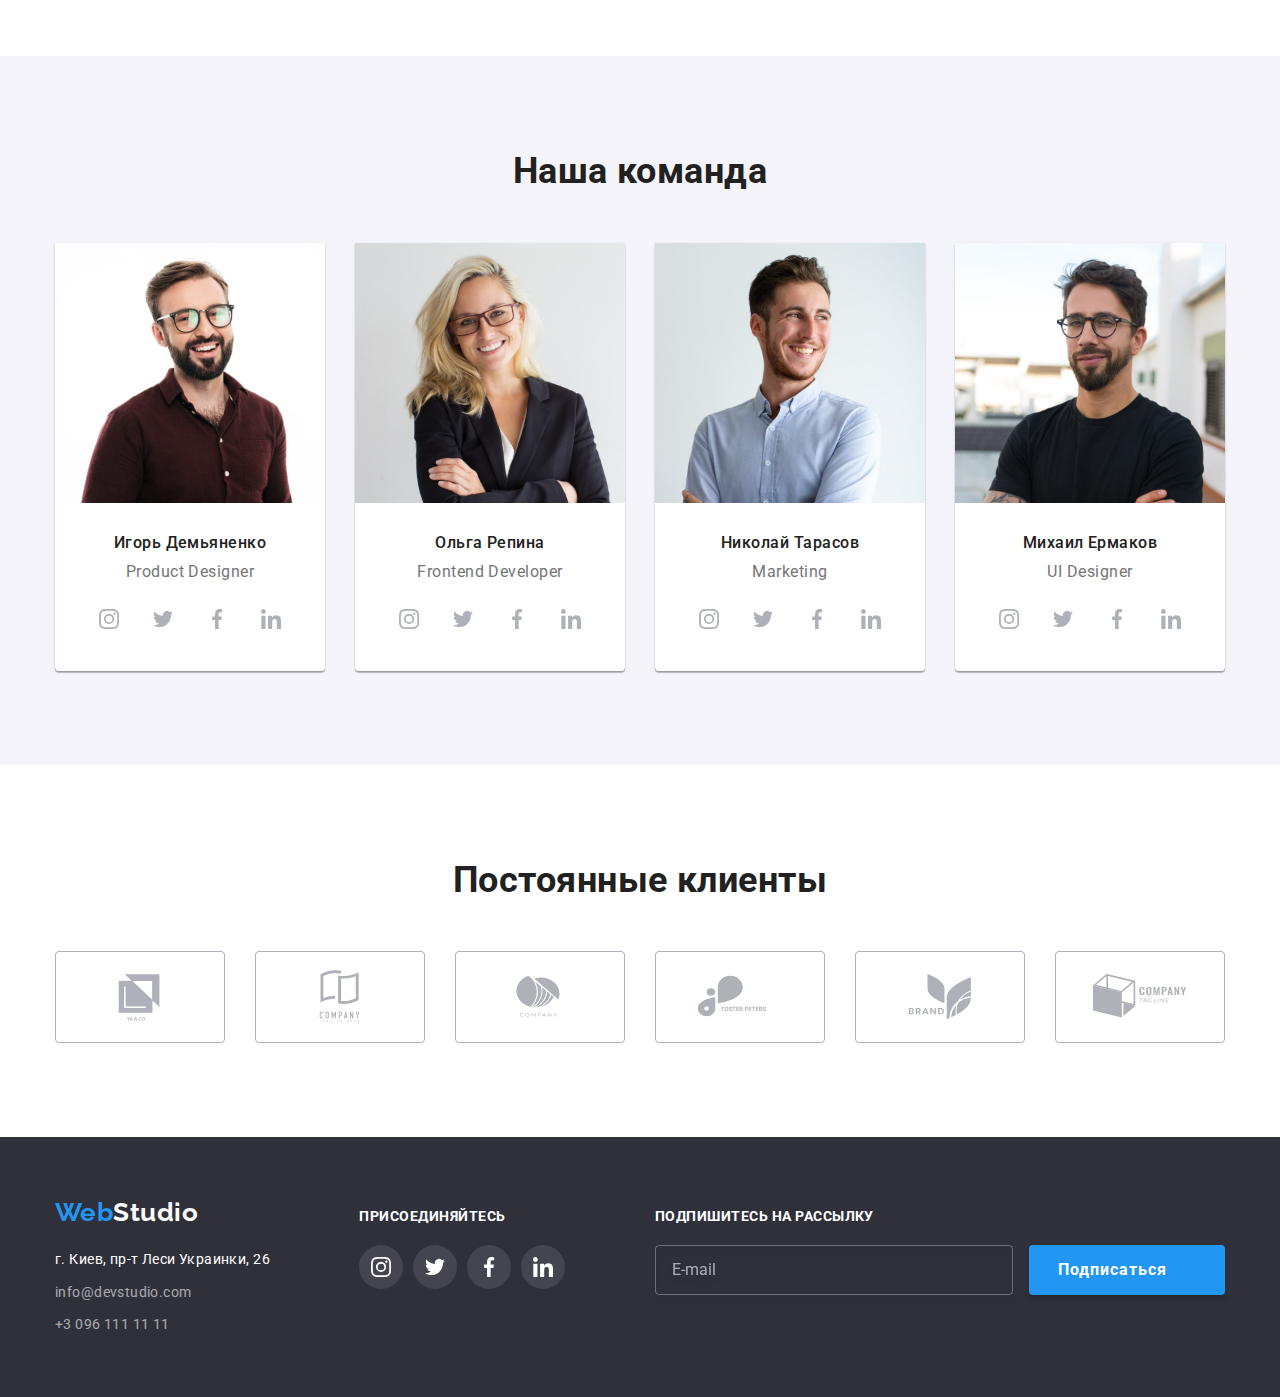
==== commit 892b83e6: "Названия форм и Препроцессор" ====
--- a/index.html
+++ b/index.html
@@ -22,20 +22,20 @@
         </a>
         <nav class="nav">
           <ul class="list nav__list">
-            <li><a class="link nav__item nav__item--active" href="index.html">Студия</a></li>
-            <li><a class="link nav__item" href="portfolio.html">Портфолио</a></li>
-            <li><a class="link nav__item" href="#address">Контакты</a></li>
+            <li class="nav__item"><a class="link nav__link nav__link--active" href="index.html">Студия</a></li>
+            <li class="nav__item"><a class="link nav__link" href="portfolio.html">Портфолио</a></li>
+            <li class="nav__item"><a class="link nav__link" href="#address">Контакты</a></li>
           </ul>
         </nav>
-        <ul class="list header__contacts">
-          <li>
-            <a class="link header__item" href="mailto:info@devstudio.com">
+        <ul class="list contacts header__contacts">
+          <li class="contacts__item">
+            <a class="link contacts__link" href="mailto:info@devstudio.com">
               <svg class="header__icon" width="16px" height="12px"><use href="./images/symbol-defs.svg#header-icon-envelope"></use></svg>
               info@devstudio.com
             </a>
           </li>
-          <li>
-            <a class="link header__item" href="tel:+3809611111111">
+          <li class="contacts__item">
+            <a class="link contacts__link" href="tel:+3809611111111">
               <svg class="header__icon" width="10" height="16"><use href="./images/symbol-defs.svg#header-icon-smartphone"></use></svg>
               +3 096 111 11 11
             </a>
@@ -47,39 +47,39 @@
     <main>
       <section class="hero">
           <div class="container">
-            <h1 class="slogan">эффективные решения для вашего бизнеса</h1>
-            <button class="button" data-modal-open type="button">Заказать услугу</button>
+            <h1 class="hero__slogan">эффективные решения для вашего бизнеса</h1>
+            <button class="button hero__button" data-modal-open type="button">Заказать услугу</button>
           </div>
       </section>
       
-      <section class="benefits section">
+      <section class="section benefits">
         <div class="container">
-          <ul class="list benefits-list">
-
-            <li class="benefits-list-item icon-antenna">
-              <h3 class="benefits-subtitle">Внимание к деталям</h3>
-              <p class="benefits-text">
+          <ul class="list benefits__list">
+
+            <li class="benefits__item benefits__icon--antenna">
+              <h3 class="benefits__subtitle">Внимание к деталям</h3>
+              <p class="benefits__text">
                 Идейные соображения, а также начало повседневной работы по формированию позиции.
               </p>
             </li>
 
-            <li class="benefits-list-item icon-clock">
-              <h3 class="benefits-subtitle">Пунктуальность</h3>
-              <p class="benefits-text">
+            <li class="benefits__item benefits__icon--clock">
+              <h3 class="benefits__subtitle">Пунктуальность</h3>
+              <p class="benefits__text">
                 Задача организации, в особенности же рамки и место обучения кадров влечет за собой.
               </p>
             </li>
 
-            <li class="benefits-list-item icon-diagram">
-              <h3 class="benefits-subtitle">Планирование</h3>
-              <p class="benefits-text">
+            <li class="benefits__item benefits__icon--diagram">
+              <h3 class="benefits__subtitle">Планирование</h3>
+              <p class="benefits__text">
                 Равным образом консультация с широким активом в значительной степени обуславливает.
               </p>
             </li>
 
-            <li class="benefits-list-item icon-astronaut">
-              <h3 class="benefits-subtitle">Современные технологии</h3>
-              <p class="benefits-text">
+            <li class="benefits__item benefits__icon--astronaut">
+              <h3 class="benefits__subtitle">Современные технологии</h3>
+              <p class="benefits__text">
                 Значимость этих проблем настолько очевидна, что реализация плановых заданий.
               </p>
             </li>
@@ -90,27 +90,27 @@
       
       <section class="desc">
         <div class="container">
-          <h2 class="desc-title">Чем мы занимаемся</h2>
-          <ul class="list desc-list">
-
-            <li>
-              <div class="thumb">
+          <h2 class="desc__title">Чем мы занимаемся</h2>
+          <ul class="list desc__list">
+
+            <li class="desc__item">
+              <div class="desc__thumb">
                 <img src="images/desc-img-pc.jpg" alt="Работа за персональным компьютером" width="370" />
-                <p class="label">десктопные приложения</p>
-              </div>
-            </li>
-
-            <li>
-              <div class="thumb">
+                <p class="desc__label">десктопные приложения</p>
+              </div>
+            </li>
+
+            <li class="desc__item">
+              <div class="desc__thumb">
                 <img src="images/desc-img-phone.jpg" alt="Работа со смартфоном" width="370" />
-                <p class="label">мобильные приложения</p>
-              </div>
-            </li>
-
-            <li>
-              <div class="thumb">
+                <p class="desc__label">мобильные приложения</p>
+              </div>
+            </li>
+
+            <li class="desc__item">
+              <div class="desc__thumb">
                 <img src="images/desc-img-tablet.jpg" alt="Работа за планшетом" width="370" />
-                <p class="label">дизайнерские решения</p>
+                <p class="desc__label">дизайнерские решения</p>
               </div>
             </li>
 
@@ -120,123 +120,123 @@
       
       <section class="team section">
         <div class="container">
-          <h2 class="team-title">Наша команда</h2>
-          <ul class="list team-list">
-            <li class="team-list-item">
+          <h2 class="team__title">Наша команда</h2>
+          <ul class="list team__list">
+            <li class="team__item">
               <img src="images/team-img-p_designer.jpg" alt="Мужчина" width="270" />
-              <div class="team-text-box">
-                <h3 class="team-subtitle">Игорь Демьяненко</h3>
-                <p class="team-desc">Product Designer</p>
-              </div>
-              <ul class="list icon-social-network-list">
-                <li class="icon-social-network-list-item">
-                  <a href="" class="link link-social-network">
-                    <svg class="icon-social-network" width="20px" height="20px"><use href="./images/symbol-defs.svg#social-network-icon-instagram"></use></svg>
-                  </a>
-                </li>
-                <li class="icon-social-network-list-item">
-                  <a href="" class="link link-social-network">
-                    <svg class="icon-social-network" width="20px" height="20px"><use href="./images/symbol-defs.svg#social-network-icon-twitter"></use></svg>
-                  </a>
-                </li>
-                <li class="icon-social-network-list-item">
-                  <a href="" class="link link-social-network">
-                    <svg class="icon-social-network" width="20px" height="20px"><use href="./images/symbol-defs.svg#social-network-icon-facebook"></use></svg>
-                  </a>
-                </li>
-                <li class="icon-social-network-list-item">
-                  <a href="" class="link link-social-network">
-                    <svg class="icon-social-network" width="20px" height="20px"><use href="./images/symbol-defs.svg#social-network-icon-linkedin"></use></svg>
+              <div class="team__text">
+                <h3 class="team__subtitle">Игорь Демьяненко</h3>
+                <p class="team__desc">Product Designer</p>
+              </div>
+              <ul class="list social-network team__social-network">
+                <li class="social-network__item">
+                  <a href="" class="link social-network__link">
+                    <svg class="social-network__icon" width="20px" height="20px"><use href="./images/symbol-defs.svg#social-network-icon-instagram"></use></svg>
+                  </a>
+                </li>
+                <li class="social-network__item">
+                  <a href="" class="link social-network__link">
+                    <svg class="social-network__icon" width="20px" height="20px"><use href="./images/symbol-defs.svg#social-network-icon-twitter"></use></svg>
+                  </a>
+                </li>
+                <li class="social-network__item">
+                  <a href="" class="link social-network__link">
+                    <svg class="social-network__icon" width="20px" height="20px"><use href="./images/symbol-defs.svg#social-network-icon-facebook"></use></svg>
+                  </a>
+                </li>
+                <li class="social-network__item">
+                  <a href="" class="link social-network__link">
+                    <svg class="social-network__icon" width="20px" height="20px"><use href="./images/symbol-defs.svg#social-network-icon-linkedin"></use></svg>
                   </a>
                 </li>
               </ul>
             </li>
 
-            <li class="team-list-item">
+            <li class="team__item">
               <img src="images/team-img-developer.jpg" alt="Женщина" width="270" />
-              <div class="team-text-box">
-                <h3 class="team-subtitle">Ольга Репина</h3>
-                <p class="team-desc">Frontend Developer</p>
-              </div>
-              <ul class="list icon-social-network-list">
-                <li class="icon-social-network-list-item">
-                  <a href="" class="link link-social-network">
-                    <svg class="icon-social-network" width="20px" height="20px"><use href="./images/symbol-defs.svg#social-network-icon-instagram"></use></svg>
-                  </a>
-                </li>
-                <li class="icon-social-network-list-item">
-                  <a href="" class="link link-social-network">
-                    <svg class="icon-social-network" width="20px" height="20px"><use href="./images/symbol-defs.svg#social-network-icon-twitter"></use></svg>
-                  </a>
-                </li>
-                <li class="icon-social-network-list-item">
-                  <a href="" class="link link-social-network">
-                    <svg class="icon-social-network" width="20px" height="20px"><use href="./images/symbol-defs.svg#social-network-icon-facebook"></use></svg>
-                  </a>
-                </li>
-                <li class="icon-social-network-list-item">
-                  <a href="" class="link link-social-network">
-                    <svg class="icon-social-network" width="20px" height="20px"><use href="./images/symbol-defs.svg#social-network-icon-linkedin"></use></svg>
+              <div class="team__text">
+                <h3 class="team__subtitle">Ольга Репина</h3>
+                <p class="team__desc">Frontend Developer</p>
+              </div>
+              <ul class="list social-network team__social-network">
+                <li class="social-network__item">
+                  <a href="" class="link social-network__link">
+                    <svg class="social-network__icon" width="20px" height="20px"><use href="./images/symbol-defs.svg#social-network-icon-instagram"></use></svg>
+                  </a>
+                </li>
+                <li class="social-network__item">
+                  <a href="" class="link social-network__link">
+                    <svg class="social-network__icon" width="20px" height="20px"><use href="./images/symbol-defs.svg#social-network-icon-twitter"></use></svg>
+                  </a>
+                </li>
+                <li class="social-network__item">
+                  <a href="" class="link social-network__link">
+                    <svg class="social-network__icon" width="20px" height="20px"><use href="./images/symbol-defs.svg#social-network-icon-facebook"></use></svg>
+                  </a>
+                </li>
+                <li class="social-network__item">
+                  <a href="" class="link social-network__link">
+                    <svg class="social-network__icon" width="20px" height="20px"><use href="./images/symbol-defs.svg#social-network-icon-linkedin"></use></svg>
                   </a>
                 </li>
               </ul>
             </li>
 
-            <li class="team-list-item">
+            <li class="team__item">
               <img src="images/team-img-marketing.jpg" alt="Мужчина" width="270" />
-              <div class="team-text-box">
-                <h3 class="team-subtitle">Николай Тарасов</h3>
-                <p class="team-desc">Marketing</p>
-              </div>
-              <ul class="list icon-social-network-list">
-                <li class="icon-social-network-list-item">
-                  <a href="" class="link link-social-network">
-                    <svg class="icon-social-network" width="20px" height="20px"><use href="./images/symbol-defs.svg#social-network-icon-instagram"></use></svg>
-                  </a>
-                </li>
-                <li class="icon-social-network-list-item">
-                  <a href="" class="link link-social-network">
-                    <svg class="icon-social-network" width="20px" height="20px"><use href="./images/symbol-defs.svg#social-network-icon-twitter"></use></svg>
-                  </a>
-                </li>
-                <li class="icon-social-network-list-item">
-                  <a href="" class="link link-social-network">
-                    <svg class="icon-social-network" width="20px" height="20px"><use href="./images/symbol-defs.svg#social-network-icon-facebook"></use></svg>
-                  </a>
-                </li>
-                <li class="icon-social-network-list-item">
-                  <a href="" class="link link-social-network">
-                    <svg class="icon-social-network" width="20px" height="20px"><use href="./images/symbol-defs.svg#social-network-icon-linkedin"></use></svg>
+              <div class="team__text">
+                <h3 class="team__subtitle">Николай Тарасов</h3>
+                <p class="team__desc">Marketing</p>
+              </div>
+              <ul class="list social-network team__social-network">
+                <li class="social-network__item">
+                  <a href="" class="link social-network__link">
+                    <svg class="social-network__icon" width="20px" height="20px"><use href="./images/symbol-defs.svg#social-network-icon-instagram"></use></svg>
+                  </a>
+                </li>
+                <li class="social-network__item">
+                  <a href="" class="link social-network__link">
+                    <svg class="social-network__icon" width="20px" height="20px"><use href="./images/symbol-defs.svg#social-network-icon-twitter"></use></svg>
+                  </a>
+                </li>
+                <li class="social-network__item">
+                  <a href="" class="link social-network__link">
+                    <svg class="social-network__icon" width="20px" height="20px"><use href="./images/symbol-defs.svg#social-network-icon-facebook"></use></svg>
+                  </a>
+                </li>
+                <li class="social-network__item">
+                  <a href="" class="link social-network__link">
+                    <svg class="social-network__icon" width="20px" height="20px"><use href="./images/symbol-defs.svg#social-network-icon-linkedin"></use></svg>
                   </a>
                 </li>
               </ul>
             </li>
 
-            <li class="team-list-item">
+            <li class="team__item">
               <img src="images/team-img-ui_designer.jpg" alt="Мужчина" width="270" />
-              <div class="team-text-box">
-                <h3 class="team-subtitle">Михаил Ермаков</h3>
-                <p class="team-desc">UI Designer</p>
-              </div>
-              <ul class="list icon-social-network-list">
-                <li class="icon-social-network-list-item">
-                  <a href="" class="link link-social-network">
-                    <svg class="icon-social-network" width="20px" height="20px"><use href="./images/symbol-defs.svg#social-network-icon-instagram"></use></svg>
-                  </a>
-                </li>
-                <li class="icon-social-network-list-item">
-                  <a href="" class="link link-social-network">
-                    <svg class="icon-social-network" width="20px" height="20px"><use href="./images/symbol-defs.svg#social-network-icon-twitter"></use></svg>
-                  </a>
-                </li>
-                <li class="icon-social-network-list-item">
-                  <a href="" class="link link-social-network">
-                    <svg class="icon-social-network" width="20px" height="20px"><use href="./images/symbol-defs.svg#social-network-icon-facebook"></use></svg>
-                  </a>
-                </li>
-                <li class="icon-social-network-list-item">
-                  <a href="" class="link link-social-network">
-                    <svg class="icon-social-network" width="20px" height="20px"><use href="./images/symbol-defs.svg#social-network-icon-linkedin"></use></svg>
+              <div class="team__text">
+                <h3 class="team__subtitle">Михаил Ермаков</h3>
+                <p class="team__desc">UI Designer</p>
+              </div>
+              <ul class="list social-network team__social-network">
+                <li class="social-network__item">
+                  <a href="" class="link social-network__link">
+                    <svg class="social-network__icon" width="20px" height="20px"><use href="./images/symbol-defs.svg#social-network-icon-instagram"></use></svg>
+                  </a>
+                </li>
+                <li class="social-network__item">
+                  <a href="" class="link social-network__link">
+                    <svg class="social-network__icon" width="20px" height="20px"><use href="./images/symbol-defs.svg#social-network-icon-twitter"></use></svg>
+                  </a>
+                </li>
+                <li class="social-network__item">
+                  <a href="" class="link social-network__link">
+                    <svg class="social-network__icon" width="20px" height="20px"><use href="./images/symbol-defs.svg#social-network-icon-facebook"></use></svg>
+                  </a>
+                </li>
+                <li class="social-network__item">
+                  <a href="" class="link social-network__link">
+                    <svg class="social-network__icon" width="20px" height="20px"><use href="./images/symbol-defs.svg#social-network-icon-linkedin"></use></svg>
                   </a>
                 </li>
               </ul>
@@ -246,38 +246,38 @@
         </div>
       </section>
 
-      <section class="clients section">
+      <section class="section clients">
         <div class="container">
-          <h2 class="clients-title">Постоянные клиенты</h2>
-          <ul class="list icon-clients-list">
-            <li>
-              <a href="" class="link link-clients">
-                <svg class="icon-clients" width="106px" height="60px"><use href="./images/symbol-defs.svg#clients-icon-ya"></use></svg>
-              </a>
-            </li>
-            <li>
-              <a href="" class="link link-clients">
-                <svg class="icon-clients" width="106px" height="60px"><use href="./images/symbol-defs.svg#clients-icon-company-1"></use></svg>
-              </a>
-            </li>
-            <li>
-              <a href="" class="link link-clients">
-                <svg class="icon-clients" width="106px" height="60px"><use href="./images/symbol-defs.svg#clients-icon-company-2"></use></svg>
-              </a>
-            </li>
-            <li>
-              <a href="" class="link link-clients">
-                <svg class="icon-clients" width="106px" height="60px"><use href="./images/symbol-defs.svg#clients-icon-foster-peters"></use></svg>
-              </a>
-            </li>
-            <li>
-              <a href="" class="link link-clients">
-                <svg class="icon-clients" width="106px" height="60px"><use href="./images/symbol-defs.svg#clients-icon-brand"></use></svg>
-              </a>
-            </li>
-            <li>
-              <a href="" class="link link-clients">
-                <svg class="icon-clients" width="106px" height="60px"><use href="./images/symbol-defs.svg#clients-icon-company-3"></use></svg>
+          <h2 class="clients__title">Постоянные клиенты</h2>
+          <ul class="list clients__list">
+            <li class="clients__item">
+              <a href="" class="link clients__link">
+                <svg class="clients__icon" width="106px" height="60px"><use href="./images/symbol-defs.svg#clients-icon-ya"></use></svg>
+              </a>
+            </li>
+            <li class="clients__item">
+              <a href="" class="link clients__link">
+                <svg class="clients__icon" width="106px" height="60px"><use href="./images/symbol-defs.svg#clients-icon-company-1"></use></svg>
+              </a>
+            </li>
+            <li class="clients__item">
+              <a href="" class="link clients__link">
+                <svg class="clients__icon" width="106px" height="60px"><use href="./images/symbol-defs.svg#clients-icon-company-2"></use></svg>
+              </a>
+            </li>
+            <li class="clients__item">
+              <a href="" class="link clients__link">
+                <svg class="clients__icon" width="106px" height="60px"><use href="./images/symbol-defs.svg#clients-icon-foster-peters"></use></svg>
+              </a>
+            </li>
+            <li class="clients__item">
+              <a href="" class="link clients__link">
+                <svg class="clients__icon" width="106px" height="60px"><use href="./images/symbol-defs.svg#clients-icon-brand"></use></svg>
+              </a>
+            </li>
+            <li class="clients__item">
+              <a href="" class="link clients__link">
+                <svg class="clients__icon" width="106px" height="60px"><use href="./images/symbol-defs.svg#clients-icon-company-3"></use></svg>
               </a>
             </li>
           </ul>
@@ -291,46 +291,46 @@
           <a class="link logo" href="index.html">
             Web<span class="logo__part--white" href="index.html">Studio</span>
           </a>
-          <address class="address-text-box" id="address">
-            <ul class="list address-footer-list">
-              <li><a class="link address-link" href="">г. Киев, пр-т Леси Украинки, 26</a></li>
-              <li><a class="link mail-link" href="mailto:info@devstudio.com">info@devstudio.com</a></li>
-              <li><a class="link tel-link" href="tel:+3809611111111">+3 096 111 11 11</a></li>
+          <address class="address" id="address">
+            <ul class="list address__list">
+              <li class="address__item"><a class="link address__link" href="">г. Киев, пр-т Леси Украинки, 26</a></li>
+              <li class="address__item"><a class="link address__link address__link--mail" href="mailto:info@devstudio.com">info@devstudio.com</a></li>
+              <li class="address__item"><a class="link address__link address__link--tel" href="tel:+3809611111111">+3 096 111 11 11</a></li>
             </ul>
           </address>
         </div>
-        <div class="social-network">
-          <b class="title-social-network">присоединяйтесь</b>
-          <ul class="list icon-social-network-list">
-            <li class="icon-social-network-list-item">
-              <a href="" class="link link-social-network">
-                <svg class="icon-social-network" width="20px" height="20px"><use href="./images/symbol-defs.svg#social-network-icon-instagram"></use></svg>
-              </a>
-            </li>
-            <li class="icon-social-network-list-item">
-              <a href="" class="link link-social-network">
-                <svg class="icon-social-network" width="20px" height="20px"><use href="./images/symbol-defs.svg#social-network-icon-twitter"></use></svg>
-              </a>
-            </li>
-            <li class="icon-social-network-list-item">
-              <a href="" class="link link-social-network">
-                <svg class="icon-social-network" width="20px" height="20px"><use href="./images/symbol-defs.svg#social-network-icon-facebook"></use></svg>
-              </a>
-            </li>
-            <li class="icon-social-network-list-item">
-              <a href="" class="link link-social-network">
-                <svg class="icon-social-network" width="20px" height="20px"><use href="./images/symbol-defs.svg#social-network-icon-linkedin"></use></svg>
-              </a>
-            </li>
-          </ul>
-        </div>
-        <form class="send-form">
-          <label class="send-label" for="email">подпишитесь на рассылку</label>
-          <input class="input send-email-input" type="email" name="email" id="email" placeholder="E-mail">
-          <button class="button submit-button" type="submit">
-            <b>Подписаться</b>
-            <svg class="icon-send" width="20px" height="20px">
-              <use href="./images/icons.svg#icon-send"></use>
+        <div class="social-network footer__social-network">
+          <b class="social-network__title">присоединяйтесь</b>
+          <ul class="list social-network__list">
+            <li class="social-network__item">
+              <a href="" class="link social-network__link social-network__link--footer">
+                <svg class="social-network__icon social-network__icon--footer" width="20px" height="20px"><use href="./images/symbol-defs.svg#social-network-icon-instagram"></use></svg>
+              </a>
+            </li>
+            <li class="social-network__item">
+              <a href="" class="link social-network__link social-network__link--footer">
+                <svg class="social-network__icon social-network__icon--footer" width="20px" height="20px"><use href="./images/symbol-defs.svg#social-network-icon-twitter"></use></svg>
+              </a>
+            </li>
+            <li class="social-network__item">
+              <a href="" class="link social-network__link social-network__link--footer">
+                <svg class="social-network__icon social-network__icon--footer" width="20px" height="20px"><use href="./images/symbol-defs.svg#social-network-icon-facebook"></use></svg>
+              </a>
+            </li>
+            <li class="social-network__item">
+              <a href="" class="link social-network__link social-network__link--footer">
+                <svg class="social-network__icon social-network__icon--footer" width="20px" height="20px"><use href="./images/symbol-defs.svg#social-network-icon-linkedin"></use></svg>
+              </a>
+            </li>
+          </ul>
+        </div>
+        <form class="subs-form">
+          <label class="subs-form__label" for="email">подпишитесь на рассылку</label>
+          <input class="input subs-form__input" type="email" name="email" id="email" placeholder="E-mail">
+          <button class="button subs-form__button" type="submit">
+            <b class="button__label">Подписаться</b>
+            <svg class="button__icon" width="20px" height="20px">
+              <use href="./images/icons.svg#icon-subs"></use>
             </svg>
           </button>
         </form>
@@ -339,56 +339,56 @@
 
     <div class="backdrop is-hidden" data-modal>
       <div class="modal">
-        <form class="modal-form">
-          <b>Оставте свои данные, мы вам перезвоним</b>
-          <ul class="list modal-form-list">
-            <li class="form-field">
-              <label for="name">Имя</label>
-              <div class="input-box">
-                <input class="input name-input" type="text" name="name" id="name">
-                <svg class="input-icon" width="18" height="18">
+        <button class="modal__close-button" data-modal-close>
+          <svg class="close-button-icon" width="18px" height="18px"><use href="./images/symbol-defs.svg#modal-button-close"></use></svg>
+        </button>
+        <form class="send-form">
+          <b class="send-form__title">Оставте свои данные, мы вам перезвоним</b>
+          <ul class="list send-form__list">
+            <li class="send-form__field">
+              <label class="send-form__label" for="name">Имя</label>
+              <div class="send-form__box">
+                <input class="input send-form__input" type="text" name="name" id="name">
+                <svg class="send-form__icon" width="18" height="18">
                   <use href="./images/icons.svg#icon-person-black"></use>
                 </svg>
               </div>
             </li>
-            <li class="form-field">
-              <label for="tel">Телефон</label>
-              <div class="input-box">
-                <input class="input tel-input" type="tel" name="tel" id="tel">
-                <svg class="input-icon" width="18" height="18">
+            <li class="send-form__field">
+              <label class="send-form__label" for="tel">Телефон</label>
+              <div class="send-form__box">
+                <input class="input send-form__input" type="tel" name="tel" id="tel">
+                <svg class="send-form__icon" width="18" height="18">
                   <use href="./images/icons.svg#icon-phone-black"></use>
                 </svg>
               </div>
             </li>
-            <li class="form-field">
-              <label for="mail">Почта</label>
-              <div class="input-box">
-                <input class="input email-input" type="email" name="mail" id="mail">
-                <svg class="input-icon" width="18" height="18">
+            <li class="send-form__field">
+              <label class="send-form__label" for="mail">Почта</label>
+              <div class="send-form__box">
+                <input class="input send-form__input" type="email" name="mail" id="mail">
+                <svg class="send-form__icon" width="18" height="18">
                   <use href="./images/icons.svg#icon-email-black"></use>
                 </svg>
               </div>
             </li>
-            <li class="form-field-textarea">
-              <label for="comment">Комментарий</label>
-              <textarea class="input textarea-comment" name="comment" id="comment" rows="6" placeholder="Введите текст"></textarea>
-            </li>
-          </ul>
-          <label class="checkbox-label">
-            <input class="checkbox" type="checkbox" name="terms">
-            <span class="custom-checkbox">
-              <svg class="checkbox-icon" width="16px" height="15px">
+            <li class="send-form__field">
+              <label class="send-form__label" for="comment">Комментарий</label>
+              <textarea class="input send-form__input send-form__input--textarea" name="comment" id="comment" rows="6" placeholder="Введите текст"></textarea>
+            </li>
+          </ul>
+          <label class="send-form__checkbox-label">
+            <input class="send-form__checkbox" type="checkbox" name="terms">
+            <span class="send-form__custom-checkbox">
+              <svg class="send-form__checkbox-icon" width="16px" height="15px">
                 <use href="./images/icons.svg#icon-check-mark"></use>
               </svg>
             </span>
             Соглашаюсь с рассылкой и принимаю&nbsp;
-            <a href="" class="link terms-link">Условия договора</a>
+            <a href="" class="link send-form__terms-link">Условия договора</a>
           </label>
-          <button class="button modal-submit-button" type="submit">Отправить</button>
+          <button class="button send-form__submit-button" type="submit">Отправить</button>
         </form>
-        <button class="modal-button-close" data-modal-close>
-          <svg class="close-button-icon" width="18px" height="18px"><use href="./images/symbol-defs.svg#modal-button-close"></use></svg>
-        </button>
       </div>
     </div>
     <script src="./js/modal.js"></script>
--- a/css/main.min.css
+++ b/css/main.min.css
@@ -1 +1 @@
-body{background-color:tomato}body{background-color:tomato}/*# sourceMappingURL=main.min.css.map */+:root{--background-color-01: #ffffff;--background-color-02: #f5f4fa;--text-color-01: #212121;--text-color-02:#757575;--text-color-03:rgba(255, 255, 255, 0.6);--text-color-04: rgba(117, 117, 117, 0.5);--brand-color-01: #2196f3;--brand-color-02: #2f303a;--button-color:#f5f4fa;--highlight-button-color: #188ce8;--border-color-01:#ECECEC;--border-color-02:#EEEEEE;--shadow-color-01: rgba(0, 0, 0, 0.12);--shadow-color-02:rgba(0, 0, 0, 0.14);--shadow-color-03:rgba(0, 0, 0, 0.2);--shadow-color-04: rgba(0, 0, 0, 0.06);--shadow-color-05: rgba(0, 0, 0, 0.16);--shadow-color-06: rgba(0, 0, 0, 0.1);--shadow-color-07: rgba(0, 0, 0, 0.08);--shadow-color-08: rgba(0, 0, 0, 0.15);--gradient-color-01: rgba(47, 48, 58, 0.4);--gradient-color-02: rgba(47, 48, 58, 0.4);--icon-color-01: #AFB1B8;--icon-color-02: rgba(255, 255, 255, 0.1);--label-color: rgba(47, 48, 58, 0.8);--overlay-color: rgba(33, 150, 243, 0.9);--input-background-color: #2196F300;--input-border-color-01: rgba(255, 255, 255, 0.3);--input-border-color-02: rgba(33, 33, 33, 0.2)}.visually-hidden{position:absolute;width:1px;height:1px;margin:-1px;border:0;padding:0;white-space:nowrap;-webkit-clip-path:inset(100%);clip-path:inset(100%);clip:rect(0 0 0 0);overflow:hidden}body{background-color:var(--background-color-01);font-family:"Roboto",sans-serif;color:var(--text-color-01);margin:0;letter-spacing:.03em}.container{width:1200px;padding:0 15px;margin:0 auto}.section{padding:94px 0 94px}h1,h2,h3,p{margin:0}.link{text-decoration:none;color:var(--text-color-01)}.list{padding-left:0px;margin:0;list-style:none}.header__contacts .link{fill:var(--text-color-02);color:var(--text-color-02)}.address__list{font-style:normal}img{display:block;max-width:100%;height:auto}.header{border-bottom:1px solid var(--border-color-01)}.header__container{display:-webkit-box;display:-ms-flexbox;display:flex;-webkit-box-align:center;-ms-flex-align:center;align-items:center}.header__logo{margin-right:93px}.logo{color:var(--brand-color-01);font-family:"Raleway",sans-serif;font-weight:700;font-size:26px;line-height:1.19}.logo__part--black{color:var(--text-color-01)}.nav{margin-right:auto}.nav__list{display:-webkit-box;display:-ms-flexbox;display:flex;font-weight:500;font-size:14px;line-height:1.14;letter-spacing:.02em}.nav__item:not(:last-child){margin-right:50px}.nav__link{display:block;padding:32px 0}.nav__link--active{position:relative}.nav__link--active::after{content:"";display:block;position:absolute;bottom:-1px;width:100%;height:4px;border-radius:2px;background-color:var(--brand-color-01)}.header__contacts{display:-webkit-box;display:-ms-flexbox;display:flex;color:var(--text-color-02);font-weight:500;font-size:14px;line-height:1.14;letter-spacing:.02em}.contacts__item:not(:last-child){margin-right:50px}.contacts__link{display:-webkit-box;display:-ms-flexbox;display:flex;-webkit-box-align:center;-ms-flex-align:center;align-items:center}.header__icon{margin-right:10px}.hero{max-width:1600px;margin:0 auto;background-color:var(--brand-color-02);background-image:-webkit-gradient(linear, left top, right top, from(var(--gradient-color-01)), to(var(--gradient-color-02))),url(../images/hero-img-team.jpg);background-image:linear-gradient(to right, var(--gradient-color-01), var(--gradient-color-02)),url(../images/hero-img-team.jpg);background-size:cover;background-repeat:no-repeat;background-position:center;padding-top:200px;padding-bottom:200px}.hero__slogan{width:604px;text-align:center;margin-left:auto;margin-right:auto;margin-bottom:30px;text-transform:uppercase;color:var(--background-color-01);font-weight:900;font-size:44px;line-height:1.36;letter-spacing:.06em}.hero__button{display:block;margin:0 auto;padding:10px 32px;border-radius:4px;background-color:var(--brand-color-01);border-style:none;color:var(--background-color-01);font-family:inherit;font-weight:700;font-size:16px;line-height:1.88;letter-spacing:.06em;cursor:pointer}.benefits{font-size:14px}.benefits__list{display:-webkit-box;display:-ms-flexbox;display:flex}.benefits__item:not(:last-child){margin-right:30px}.benefits__item::before{content:"";display:block;margin-bottom:30px;height:120px;border-radius:4px;background-color:var(--background-color-02);background-repeat:no-repeat;background-position:center}.benefits__icon--antenna::before{background-image:url(../images/benefits-icon-antenna.svg)}.benefits__icon--clock::before{background-image:url(../images/benefits-icon-clock.svg)}.benefits__icon--diagram::before{background-image:url(../images/benefits-icon-diagram.svg)}.benefits__icon--astronaut::before{background-image:url(../images/benefits-icon-astronaut.svg)}.benefits__subtitle{margin-bottom:10px;font-size:inherit;font-weight:700;line-height:1.14;text-transform:uppercase}.benefits__text{color:var(--text-color-02);line-height:1.71}.desc{padding-bottom:94px}.desc__title{margin-bottom:50px;text-align:center;font-weight:700;font-size:36px;line-height:1.17}.desc__list{display:-webkit-box;display:-ms-flexbox;display:flex}.desc__item:not(:last-child){margin-right:30px}.desc__thumb{position:relative}.desc__label{position:absolute;bottom:0;right:0;left:0;padding:27px 0 27px;text-align:center;font-size:14px;text-transform:uppercase;line-height:1.14;font-weight:700;color:var(--background-color-01);background-color:var(--label-color)}.team{background-color:var(--background-color-02)}.team__title{margin-bottom:50px;text-align:center;font-weight:700;font-size:36px;line-height:1.17}.team__list{display:-webkit-box;display:-ms-flexbox;display:flex;line-height:1.19;font-size:16px}.team__item:not(:last-child){margin-right:30px}.team__item{border-radius:0px 0px 4px 4px;-webkit-box-shadow:0px 1px 3px var(--shadow-color-01),0px 1px 1px var(--shadow-color-02),0px 2px 1px var(--shadow-color-03);box-shadow:0px 1px 3px var(--shadow-color-01),0px 1px 1px var(--shadow-color-02),0px 2px 1px var(--shadow-color-03);background-color:var(--background-color-01)}.team__text{padding:30px 0px 16px;text-align:center}.team__subtitle{margin-bottom:10px;font-weight:500;font-size:inherit}.team__desc{color:var(--text-color-02)}.team__social-network{display:-webkit-box;display:-ms-flexbox;display:flex;-webkit-box-pack:center;-ms-flex-pack:center;justify-content:center;margin-bottom:30px}.social-network__item:not(:last-child){margin-right:10px}.social-network__link{color:var(--icon-color-01);display:-webkit-box;display:-ms-flexbox;display:flex;-webkit-box-pack:center;-ms-flex-pack:center;justify-content:center;-webkit-box-align:center;-ms-flex-align:center;align-items:center;width:44px;height:44px;border-radius:50%}.social-network__icon{fill:currentColor}.clients__title{margin-bottom:50px;text-align:center;font-weight:700;font-size:36px;line-height:1.17}.clients__list{display:-webkit-box;display:-ms-flexbox;display:flex;-webkit-box-pack:center;-ms-flex-pack:center;justify-content:center}.clients__item{-ms-flex-preferred-size:calc((100% - 150px)/6);flex-basis:calc((100% - 150px)/6)}.clients__item:not(:last-child){margin-right:30px}.clients__link{display:-webkit-box;display:-ms-flexbox;display:flex;-webkit-box-pack:center;-ms-flex-pack:center;justify-content:center;-webkit-box-align:center;-ms-flex-align:center;align-items:center;height:92px;border:1px solid var(--icon-color-01);border-radius:4px;color:var(--icon-color-01)}.clients__icon{fill:currentColor}.footer{padding-top:60px;padding-bottom:60px;background-color:var(--brand-color-02)}.footer__container{display:-webkit-box;display:-ms-flexbox;display:flex}.footer__contacts{margin-right:auto}.logo__part--white{color:var(--background-color-01)}.address{margin-top:20px}.address__list{font-size:14px;line-height:1.71;letter-spacing:.03em}.address__item:not(:last-child){margin-bottom:9px}.address__link{color:var(--background-color-01)}.address__link--mail,.address__link--tel{color:var(--text-color-03)}.footer__social-network{margin-right:auto}.social-network__title{display:inline-block;margin-top:12px;margin-bottom:20px;text-transform:uppercase;color:var(--background-color-01);font-size:14px;line-height:1.14}.social-network__list{display:-webkit-box;display:-ms-flexbox;display:flex}.social-network__link--footer{background-color:var(--icon-color-02)}.social-network__icon--footer{fill:var(--background-color-01)}.subs-form__label{display:-webkit-box;display:-ms-flexbox;display:flex;margin-top:12px;margin-bottom:20px;color:var(--background-color-01);font-weight:700;font-size:14px;line-height:1.14;text-transform:uppercase}.subs-form__input{width:358px;margin-right:12px;border-radius:4px;background:var(--input-background-color);border:1px solid var(--input-border-color-01);-webkit-filter:drop-shadow(0px 4px 4px var(--shadow-color-08));filter:drop-shadow(0px 4px 4px var(--shadow-color-08));padding:15px 16px;color:var(--background-color-01)}.subs-form__input::-webkit-input-placeholder{color:var(--text-color-03);line-height:1.25}.subs-form__input::-moz-placeholder{color:var(--text-color-03);line-height:1.25}.subs-form__input:-ms-input-placeholder{color:var(--text-color-03);line-height:1.25}.subs-form__input::-ms-input-placeholder{color:var(--text-color-03);line-height:1.25}.subs-form__input::placeholder{color:var(--text-color-03);line-height:1.25}.subs-form__button{display:-webkit-inline-box;display:-ms-inline-flexbox;display:inline-flex;-webkit-box-align:center;-ms-flex-align:center;align-items:center;padding:10px 28px 10px 29px;border-radius:4px;background-color:var(--brand-color-01);border-style:none;cursor:pointer;-webkit-box-shadow:0px 4px 4px var(--shadow-color-08);box-shadow:0px 4px 4px var(--shadow-color-08)}.button__label{margin-right:10px;color:var(--background-color-01);font-size:16px;line-height:1.88;letter-spacing:.06em}.button__icon{fill:var(--background-color-01)}/*# sourceMappingURL=main.min.css.map */--- a/css/styles.css
+++ b/css/styles.css
@@ -1,501 +1,52 @@
 /* Переменные в цвета */
-:root {
-  --background-color-01: #ffffff;
-  --background-color-02: #f5f4fa;
-
-  --text-color-01: #212121;
-  --text-color-02:#757575;
-  --text-color-03:rgba(255, 255, 255, 0.6);
-  --text-color-04: rgba(117, 117, 117, 0.5);
-
-  --brand-color-01: #2196f3;
-  --brand-color-02: #2f303a;
-
-  --button-color:#f5f4fa;
-  --highlight-button-color: #188ce8;
-
-  --border-color-01:#ECECEC;
-  --border-color-02:#EEEEEE;
-
-  --shadow-color-01: rgba(0, 0, 0, 0.12);
-  --shadow-color-02:rgba(0, 0, 0, 0.14);
-  --shadow-color-03:rgba(0, 0, 0, 0.2);
-  --shadow-color-04: rgba(0, 0, 0, 0.06);
-  --shadow-color-05: rgba(0, 0, 0, 0.16);
-  --shadow-color-06: rgba(0, 0, 0, 0.1);
-  --shadow-color-07: rgba(0, 0, 0, 0.08);
-  --shadow-color-08: rgba(0, 0, 0, 0.15);
-
-
-  --gradient-color-01: rgba(47, 48, 58, 0.4);
-  --gradient-color-02: rgba(47, 48, 58, 0.4);
-  
-  --icon-color-01: #AFB1B8;
-  --icon-color-02: rgba(255, 255, 255, 0.1);
-
-  --label-color: rgba(47, 48, 58, 0.8);
-
-  --overlay-color: rgba(33, 150, 243, 0.9);
-
-  --input-background-color: #2196F300; 
-  --input-border-color-01: rgba(255, 255, 255, 0.3);
-  --input-border-color-02: rgba(33, 33, 33, 0.2);
-}
+
 
 /* *****Styling body***** */
-body {
-  background-color: var(--background-color-01);
-  font-family: 'Roboto', sans-serif;
-  color: var(--text-color-01);
-  margin: 0;
-  letter-spacing: 0.03em;
-}
+
 
 /* Reset */
-h1, h2, h3, p {
-  margin: 0;
-}
-.link {
-  text-decoration: none;
-  color: var(--text-color-01);
-}
-.list {
-  padding-left: 0px;
-  margin: 0;
-  list-style: none;
-}
-.header__contacts .link {
-  fill:var(--text-color-02);
-  color: var(--text-color-02);
-}
-/* *****Change font-style in address section to normal***** */
-.address-footer-list {
-  font-style: normal;
-}
-/* Форматирование изображений */
-img {
-  display: block;
-  max-width: 100%;
-  height: auto;
-}
+
 /* Приховує заголовки */
-.visually-hidden {
-  position: absolute;
-  width: 1px;
-  height: 1px;
-  margin: -1px;
-  border: 0;
-  padding: 0;
-  white-space: nowrap;
-  clip-path: inset(100%);
-  clip: rect(0 0 0 0);
-  overflow: hidden;
-}
+
 
 /* Контейнер */
-.container {
-  width: 1200px;
-  padding: 0 15px;
-  margin: 0 auto;
-}
+
 
 /* Секції */
-.section {
-  padding: 94px 0 94px;
-}
+
 
 /* Шапка */
-.header {
-  border-bottom: 1px solid var(--border-color-01);
-}
-.header__container {  
-  display: flex;
-  align-items: center;
-}
-.header__logo {
-  margin-right: 93px;
-}
-.logo {
-  color: var(--brand-color-01);
-  font-family: 'Raleway', sans-serif;
-  font-weight: 700;
-  font-size: 26px;
-  line-height: 1.19;
-}
-.logo__part--black {
-  color: var(--text-color-01);
-}
-.nav {
-  margin-right: auto;
-}
-.nav__list {
-  font-weight: 500;
-  font-size: 14px;
-  line-height: 1.14;
-}
-.nav__item {
-  display: block;
-  padding: 32px 0;
-}
-.nav__item--active {
-  position: relative;
-}
-.nav__item--active::after {
-  content:'';
-  display: block;
-  position: absolute;
-  bottom:-1px;
-  width: 100%;
-  height: 4px;
-  border-radius: 2px;
-  background-color: var(--brand-color-01);
-}
-.nav__list,
-.header__contacts {
-  display: flex;
-  letter-spacing: 0.02em;
-}
-.nav__list li:not(:last-child), 
-.header__contacts li:not(:last-child) {
-  margin-right: 50px;
-}
-.header__contacts {
-  color: var(--text-color-02);
-  font-weight: 500;
-  font-size: 14px;
-  line-height: 1.14;
-}
-.header__item {
-  display: flex;
-  align-items: center;
-}
-.header__icon {
-  margin-right: 10px;
-}
+
 
 /* Герой */
-.hero {  
-  max-width: 1600px;
-  margin: 0 auto;
-  background-color: var(--brand-color-02);
-  background-image: 
-  linear-gradient(to right, 
-  var(--gradient-color-01), 
-  var(--gradient-color-02)), 
-  url(../images/hero-img-team.jpg);
-  background-size: cover;
-  background-repeat: no-repeat;
-  background-position: center;
-  padding-top: 200px;
-  padding-bottom: 200px;
-}
-.slogan {
-  width: 604px;
-  text-align: center;
-  margin-left: auto;
-  margin-right: auto;
-  margin-bottom: 30px;
-  text-transform: uppercase;
-  color: var(--background-color-01);
-  font-weight: 900;
-  font-size: 44px;
-  line-height: 1.36;
-}
-.hero .button {
-  display: block;
-  margin: 0 auto;
-  padding: 10px 32px;
-  border-radius: 4px;
-  background-color: var(--brand-color-01);
-  border-style: none;
-  color: var(--background-color-01);
-  font-family: inherit;
-  font-weight: 700;
-  font-size: 16px;
-  line-height: 1.88;
-  cursor: pointer;
-}
-.slogan, 
-.hero .button {
-  letter-spacing: 0.06em;
-}
 
 /* Преимущества */
-.benefits {
-  font-size: 14px;
-}
-.benefits-list {
-  display: flex;
-}
-.benefits-list li:not(:last-child) {
-  margin-right: 30px;
-}
-.benefits-list-item::before {
-  content:'';
-  display: block;
-  margin-bottom: 30px;
-  height: 120px;
-  border-radius: 4px;
-  background-color: var(--background-color-02);
-  background-repeat: no-repeat;
-  background-position: center;
-}
-.icon-antenna::before {
-  background-image: url(../images/benefits-icon-antenna.svg);
-}
-.icon-clock::before {
-  background-image: url(../images/benefits-icon-clock.svg);
-}
-.icon-diagram::before {
-  background-image: url(../images/benefits-icon-diagram.svg);
-}
-.icon-astronaut::before {
-  background-image: url(../images/benefits-icon-astronaut.svg);
-}
-.benefits-subtitle {
-  margin-bottom: 10px;
-  font-size: inherit;
-  font-weight: 700;
-  line-height: 1.14;
-  text-transform: uppercase;
-}
-.benefits-text {
-  color: var(--text-color-02);
-  line-height: 1.71;
-}
+
 
 /* Чем мы занимаемся.Описание */
-.desc {  
-  padding-bottom: 94px;
-}
-.desc-title {
-  margin-bottom: 50px;
-  text-align: center;
-  font-weight: 700;
-  font-size: 36px;
-  line-height: 1.17;
-}
-.desc-list {
-  display: flex;
-}
-.desc-list li:not(:last-child) {
-  margin-right: 30px;
-}
-.thumb {
-  position:relative;
-}
-.label {
-  position:absolute;
-  bottom:0;
-  right:0;
-  left:0;
-  padding: 27px 0 27px;
-  text-align: center;
-  font-size: 14px;
-  text-transform: uppercase;
-  line-height: 1.14;
-  font-weight: 700;
-  color:var(--background-color-01);
-  background-color: var(--label-color);
-}
+
 
 /* Команда */
-.team {
-  background-color: var(--background-color-02);
-}
-.team-title {
-  margin-bottom: 50px;
-  text-align: center;
-  font-weight: 700;
-  font-size: 36px;
-  line-height: 1.17;
-}
-.team-list {
-  display: flex;
-  line-height: 1.19;
-  font-size: 16px;
-}
-.team-list-item:not(:last-child) {
-  margin-right: 30px;
-}
-.team-list-item {
-  border-radius: 0px 0px 4px 4px;
-  box-shadow: 0px 1px 3px var(--shadow-color-01),
-  0px 1px 1px var(--shadow-color-02),
-  0px 2px 1px var(--shadow-color-03);
-  background-color: var(--background-color-01);
-}
-.team-text-box {
-  padding: 30px 0px 16px;
-  text-align: center;
-}
-.team-subtitle {
-  margin-bottom: 10px;
-  font-weight: 500;
-  font-size: inherit;
-}
-.team-desc {
-  color: var(--text-color-02);
-}
-.icon-social-network-list {
-  display: flex;
-  justify-content: center;
-  margin-bottom: 30px;
-}
-.icon-social-network-list-item:not(:last-child) {
-  margin-right: 10px;
-}
-.link-social-network {
-  color: var(--icon-color-01);
-  display: flex;
-  justify-content: center;
-  align-items: center;
-  width: 44px;
-  height: 44px;
-  border-radius: 50%;
-}
-.icon-social-network {
-  fill: currentColor;
-}
+
 
 /* Клиенты */
-.clients-title {
-  margin-bottom: 50px;
-  text-align: center;
-  font-weight: 700;
-  font-size: 36px;
-  line-height: 1.17;
-}
-.icon-clients-list {
-  display: flex;
-  justify-content: center;
-}
-.icon-clients-list li {
-  flex-basis: calc((100% - 5 * 30px) / 6);
-}
-.icon-clients-list li:not(:last-child) {
-  margin-right: 30px;
-}
-.link-clients {
-  display: flex;
-  justify-content: center;
-  align-items: center;
-  height:92px;
-  border: 1px solid var(--icon-color-01);
-  border-radius: 4px;
-  color:var(--icon-color-01);
-}
-.icon-clients {
-  fill:currentColor;
-}
+
 
 /* Футер */
-.footer {
-  padding-top: 60px;
-  padding-bottom: 60px;
-  background-color: var(--brand-color-02);
-}
-.footer__container {
-  display: flex;
-}
-.footer__contacts {
-  margin-right: auto;
-}
-.logo__part--white {
-  color: var(--background-color-01);
-}
-.address-text-box {
-  margin-top: 20px;
-}
-.address-footer-list {
-  font-size: 14px;
-  line-height: 1.71;
-  letter-spacing: 0.03em;
-}
-.address-footer-list li:not(:last-child) {
-  margin-bottom: 9px;
-}
-.address-link {
-  color: var(--background-color-01);
-}
-.footer .mail-link,
-.footer .tel-link {
-  color: var(--text-color-03);
-}
-.social-network {
-  margin-right: auto;
-}
-.title-social-network {
-  display: inline-block;
-  margin-top: 12px;
-  margin-bottom: 20px;
-  text-transform: uppercase;
-  color:var(--background-color-01);
-  font-size: 14px;
-  line-height: 1.14;
-}
-.footer .link-social-network {
-  background-color: var(--icon-color-02);
-}
-.footer .icon-social-network {
-  fill:var(--background-color-01)
-}
-
-/* Форма отправки email */
-.send-form .send-label {
-  display: flex;
-  margin-top: 12px;
-  margin-bottom: 20px;
-  color: var(--background-color-01);
-  font-weight: 700;
-  font-size: 14px;
-  line-height: 1.14;
-  text-transform: uppercase;
-}
-.send-email-input {
-  width: 358px;
-  margin-right: 12px;
-  border-radius: 4px;
-  background: var(--input-background-color);
-  border: 1px solid var(--input-border-color-01);
-  filter: drop-shadow(0px 4px 4px var(--shadow-color-08));
-  padding: 15px 16px;
-  color:var(--background-color-01);
-}
-.send-email-input::placeholder {
-  color:var(--text-color-03);
-  line-height: 1.25;
-}
-.submit-button {
-  display: inline-flex;
-  align-items: center;
-  padding: 10px 28px 10px 29px;
-  border-radius: 4px;
-  background-color: var(--brand-color-01);
-  border-style: none;
-  cursor: pointer;
-  box-shadow: 0px 4px 4px var(--shadow-color-08);
-}
-.submit-button b {
-  margin-right: 10px;
-  color: var(--background-color-01);
-  font-size: 16px;
-  line-height: 1.88;
-  letter-spacing: 0.06em;
-}
-.icon-send {
-  fill: var(--background-color-01);
-}
+
+
+/* Форма подписки на рассылку */
+
 /* Портфолио */
-.gallery-filter-list {  
+.filters {  
   display: flex;
   justify-content: center;
   margin-bottom: 50px;
 }
-.gallery-filter-list li:not(:last-child) {
+.filters__item:not(:last-child) {
   margin-right: 8px;
 }
-.gallery-filter-list .button {
+.filters__button {
   border-style: none;
   border-radius: 4px;
   padding: 6px 22px;
@@ -506,21 +57,21 @@
   line-height: 1.63;
   cursor: pointer;
 }
-.gallery-list {
+.gallery__list {
   display: flex;
   flex-wrap: wrap;
   margin-top: -30px;
   margin-left: -30px;
 }
-.gallery-list li {
+.gallery__item {
   flex-basis: calc(100% / 3 - 30px);
   margin-top: 30px;
   margin-left: 30px;
 }
-.gallery-list-link {
+.gallery__link {
   display: block;
 }
-.gallery .box {
+.gallery__box {
   position: relative;
   overflow: hidden;
 }
@@ -536,26 +87,26 @@
   transform: translateY(200%);
   transition: transform 400ms ease;
 }
-.overlay p {
+.overlay__text {
   padding: 0px 24px;
   line-height: 1.56;
   font-size: 18px;
   color: var(--background-color-01);
 }
-.gallery-text-box {
+.gallery__text {
   padding: 20px 24px;
   border-left: 1px solid var(--border-color-02);
   border-right: 1px solid var(--border-color-02);
   border-bottom: 1px solid var(--border-color-02);
 }
-.gallery-subtitle {
+.gallery__subtitle {
   margin-bottom: 4px;
   font-weight: 700;
   font-size: 18px;
   line-height: 2;
   letter-spacing: 0.06em;
 }
-.gallery-desc {
+.gallery__desc {
   color: var(--text-color-02);
   font-size: 16px;
   line-height: 1.88;
@@ -590,7 +141,7 @@
 
   transition: transform 250ms linear;
 }
-.modal-button-close {
+.modal__close-button {
   position: absolute;
   right: 8px;
   top: 8px;
@@ -605,20 +156,20 @@
   border-radius: 50%;
   cursor: pointer;
 }
-.modal-form b {
+.send-form__title {
   display: block;
   margin-bottom: 12px;
   text-align: center;
   line-height: 1.05;
   font-size: 20px;
 }
-.modal-form-list {
+.send-form__list {
   margin-bottom: 20px;
 }
-.modal-form-list li:not(:last-child) {
+.send-form__field:not(:last-child) {
   margin-bottom: 10px;
 }
-.modal-form-list li {
+.send-form__field {
   display: flex;
   flex-direction: column;
   line-height: 1.17;
@@ -626,42 +177,40 @@
   letter-spacing: 0.01em;
   color:var(--text-color-02);
 }
-.modal-form-list li label {
+.send-form__label {
   margin-bottom: 4px;
 }
-.form-field input,
-.form-field-textarea textarea {
+.send-form__input {
   width: 100%;
   border: 1px solid var(--input-border-color-02);
   border-radius: 4px;
   padding: 11px 12px 11px 42px;
   font-size: 14px;
-}
-.input-box {
+  outline: none;
+}
+.send-form__box {
   position: relative;
 }
-.input-icon {
+.send-form__icon {
   position: absolute;
   top: 11px;
   bottom: 11px;
   left: 12px;
   pointer-events: none;
 }
-.form-field-textarea textarea {
+.send-form__input--textarea {
   padding: 12px 16px;
   line-height: 1.17;
-}
-.textarea-comment {
   width: 100%;
   resize: none;
 }
-.textarea-comment::placeholder {
+.send-form__input--textarea::placeholder {
   color: var(--text-color-04);
   line-height: 1.17;
   font-size: 12px;
   letter-spacing: 0.01em;
 }
-.checkbox-label {
+.send-form__checkbox-label {
   display:flex;
   justify-content: center;
   align-items: center;
@@ -670,7 +219,7 @@
   font-size: 14px;
   color:var(--text-color-02);
 }
-.checkbox {
+.send-form__checkbox {
   position: absolute;
   width: 1px;
   height: 1px;
@@ -680,7 +229,7 @@
   clip: rect(0 0 0 0);
   overflow: hidden;
 }
-.custom-checkbox {
+.send-form__custom-checkbox {
   display: inline-flex;
   justify-content: center;
   align-items: center;
@@ -692,16 +241,16 @@
   border:2px solid var(--text-color-01);
   fill:var(--background-color-01);
 }
-.checkbox-icon {
+.send-form__checkbox-icon {
   visibility: hidden;
   opacity: 0;
   pointer-events: none;
 }
-.terms-link {
+.send-form__terms-link {
   text-decoration: underline;
   color: var(--brand-color-01);
 }
-.modal-submit-button {
+.send-form__submit-button {
   display: block;
   margin: 0 auto;
   padding: 10px 55px 10px 56px;
@@ -718,11 +267,11 @@
 }
 /* *****Elements behavior***** */
 .link:hover,
-.link:hover:focus {
+.link:focus {
   color: var(--brand-color-01);
   fill:var(--brand-color-01);
 }
-.nav__item--active {
+.nav__link--active {
   color: var(--brand-color-01);
 }
 .button:hover,
@@ -730,21 +279,21 @@
   background-color: var(--highlight-button-color);
   color: var(--background-color-01);
 }
-.link-social-network:hover {
+.social-network__link:hover {
   background-color: var(--brand-color-01);
   color:var(--background-color-01);
 }
-.link-clients:hover {
+.clients__link:hover {
   border-color: var(--brand-color-01);
 }
-.gallery-filter-list .button:hover {
+.filters__button:hover {
   box-shadow:
   0px 3px 1px var(--shadow-color-06), 
   0px 1px 2px var(--shadow-color-07), 
   0px 2px 2px var(--shadow-color-01);
 }
-.gallery-list-link:hover,
-.gallery-list-link:focus {
+.gallery__link:hover,
+.gallery__link:focus {
   color:currentColor;
   cursor: pointer;
   box-shadow: 
@@ -752,39 +301,33 @@
   0px 4px 4px var(--shadow-color-04), 
   1px 4px 6px var(--shadow-color-05);
 }
-.gallery-list-link:hover .overlay, 
-.gallery-list-link:focus .overlay{
+.gallery__link:hover .overlay, 
+.gallery__link:focus .overlay{
   transform: translateY(0);
 }
-.modal-button-close:hover,
-.modal-button-close:focus {
+.modal__close-button:hover,
+.modal__close-button:focus {
   fill:var(--brand-color-01);
 }
-.input-box input:focus,
-.textarea-comment:focus {
+.send-form__input:focus {
   border-color: var(--brand-color-01);
 }
-.input-box input,
-.textarea-comment {
-  outline: none;
-}
-.input-box input:focus + .input-icon
-{
+.send-form__input:focus + .send-form__icon {
   border-color: var(--brand-color-01);
   fill:var(--brand-color-01);
 }
-.checkbox:focus + .custom-checkbox { 
+.send-form__checkbox:focus + .send-form__custom-checkbox { 
   border-color: var(--brand-color-01); 
 }
-.checkbox:checked + .custom-checkbox {
+.send-form__checkbox:checked + .send-form__custom-checkbox {
   background-color: var(--brand-color-01);
   border-color: var(--brand-color-01);
 }
-.checkbox:checked + .custom-checkbox .checkbox-icon {
+.send-form__checkbox:checked + .send-form__custom-checkbox .send-form__checkbox-icon {
   visibility: visible;
   opacity: 1;
 }
-.terms-link:hover {
+.send-form__terms-link:hover {
   text-decoration: none;
 }
 
@@ -792,7 +335,7 @@
 .link,
 .button,
 .input,
-.input-icon
+.send-form__icon
 {
   transition-property: 
   color, fill, background-color, border-color, box-shadow;
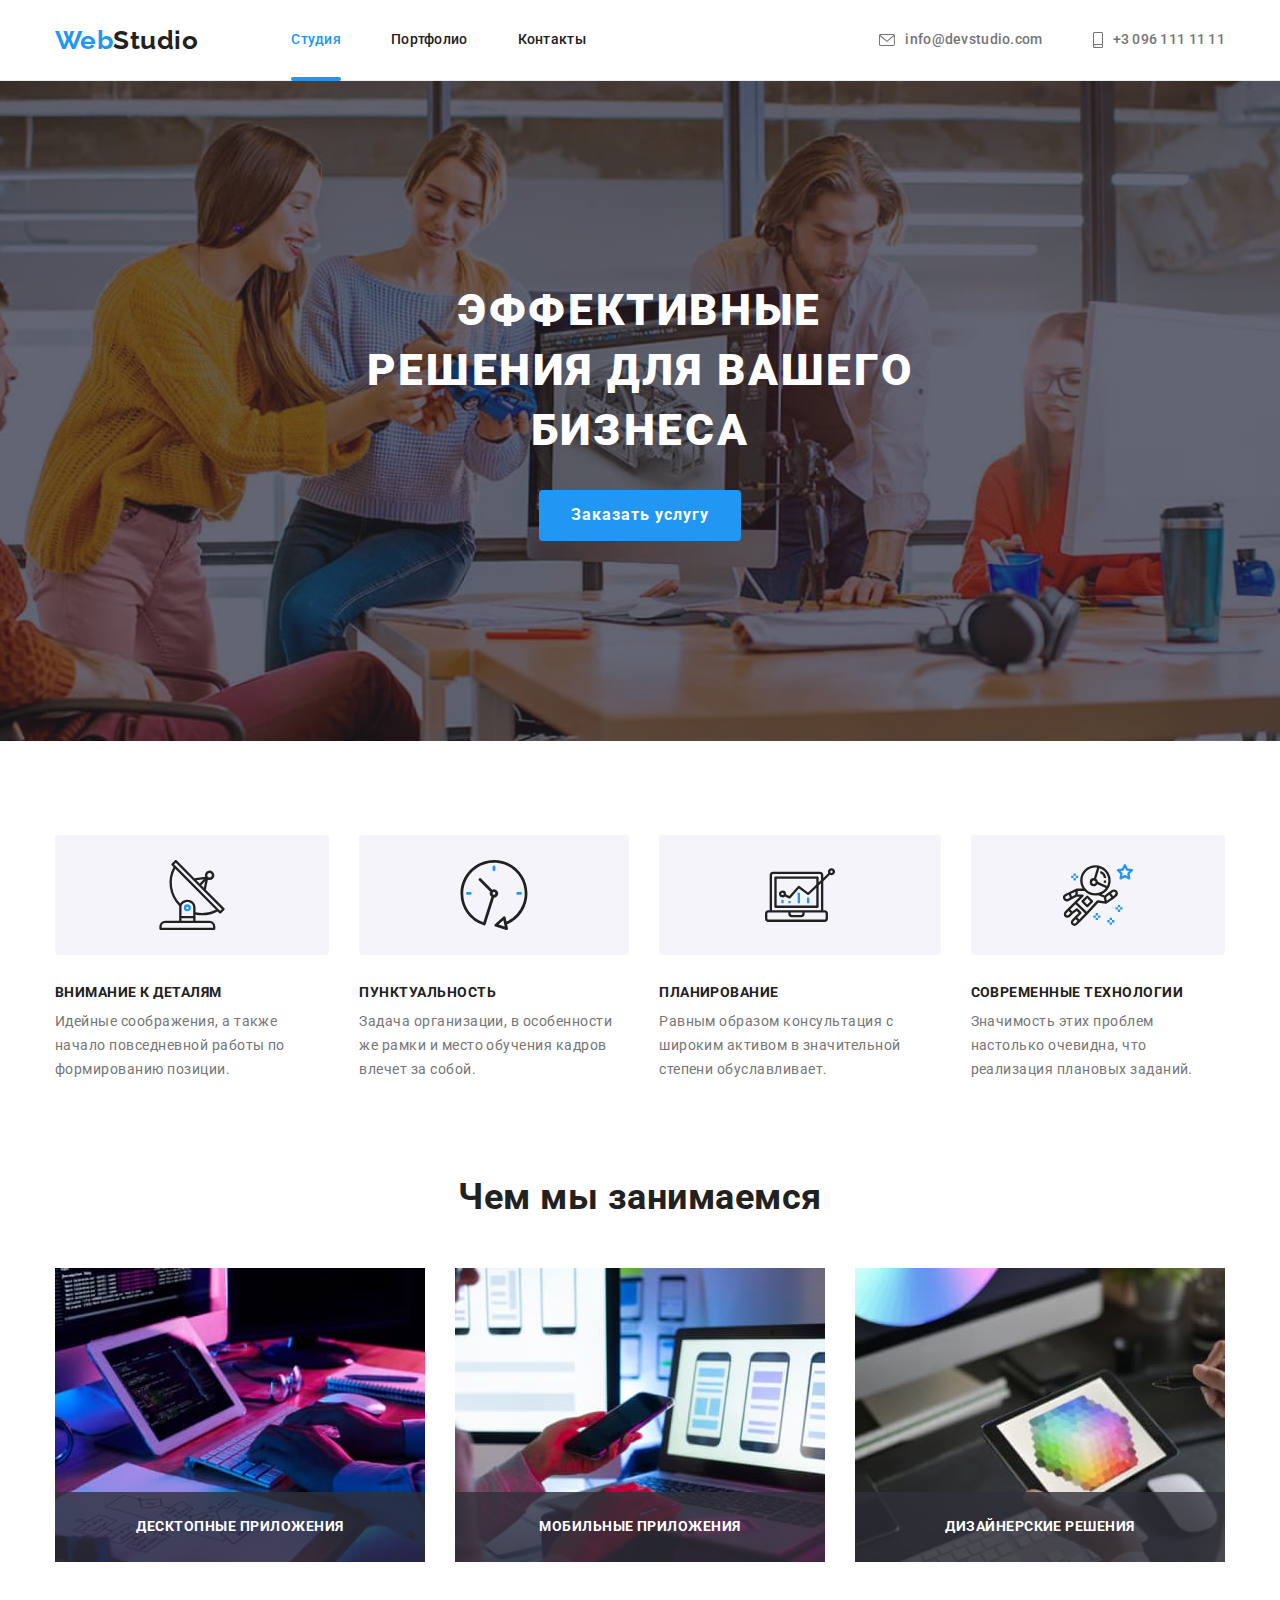
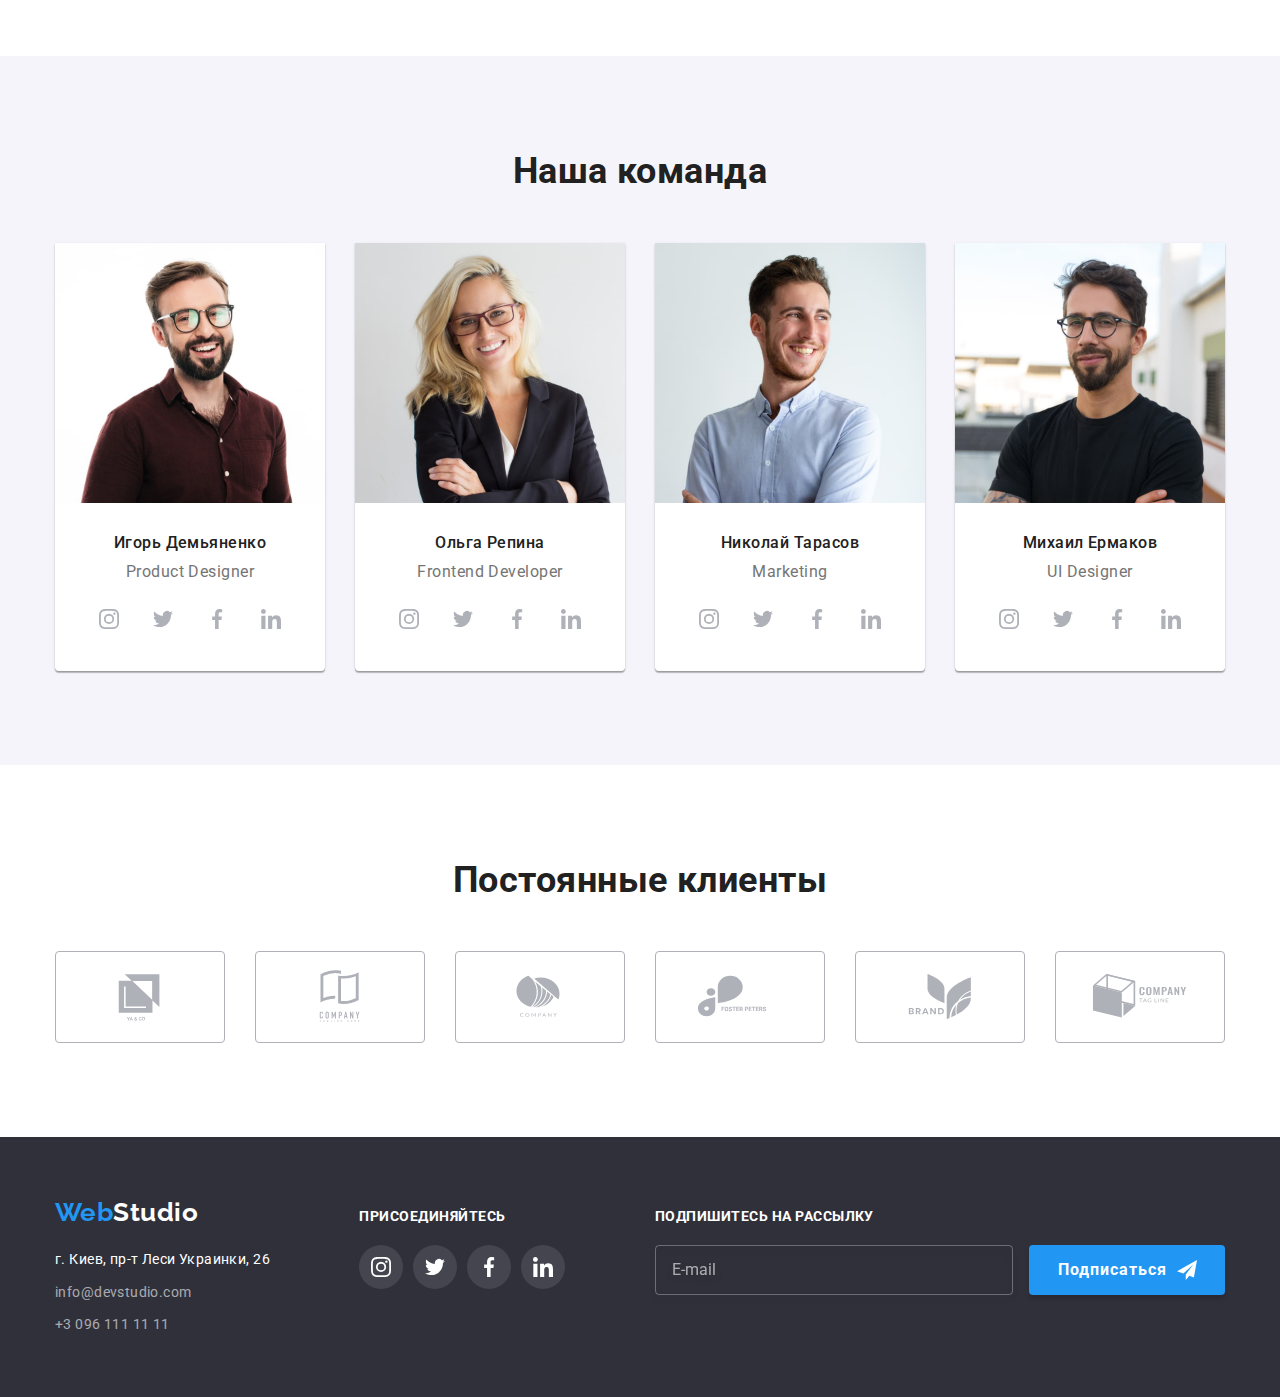
==== commit 6788b2c2: "Черновой рефакторинг CSS под SASS" ====
--- a/index.html
+++ b/index.html
@@ -11,7 +11,6 @@
     <link href="https://fonts.googleapis.com/css2?family=Raleway:wght@700&family=Roboto:wght@400;500;700;900&display=swap" rel="stylesheet">
     <link rel="stylesheet" href="css/modern-normalize.css"/>
     <link rel="stylesheet" href="css/main.min.css" />
-    <link rel="stylesheet" href="css/styles.css" />
   </head>
   
   <body>
--- a/css/main.min.css
+++ b/css/main.min.css
@@ -1 +1 @@
-:root{--background-color-01: #ffffff;--background-color-02: #f5f4fa;--text-color-01: #212121;--text-color-02:#757575;--text-color-03:rgba(255, 255, 255, 0.6);--text-color-04: rgba(117, 117, 117, 0.5);--brand-color-01: #2196f3;--brand-color-02: #2f303a;--button-color:#f5f4fa;--highlight-button-color: #188ce8;--border-color-01:#ECECEC;--border-color-02:#EEEEEE;--shadow-color-01: rgba(0, 0, 0, 0.12);--shadow-color-02:rgba(0, 0, 0, 0.14);--shadow-color-03:rgba(0, 0, 0, 0.2);--shadow-color-04: rgba(0, 0, 0, 0.06);--shadow-color-05: rgba(0, 0, 0, 0.16);--shadow-color-06: rgba(0, 0, 0, 0.1);--shadow-color-07: rgba(0, 0, 0, 0.08);--shadow-color-08: rgba(0, 0, 0, 0.15);--gradient-color-01: rgba(47, 48, 58, 0.4);--gradient-color-02: rgba(47, 48, 58, 0.4);--icon-color-01: #AFB1B8;--icon-color-02: rgba(255, 255, 255, 0.1);--label-color: rgba(47, 48, 58, 0.8);--overlay-color: rgba(33, 150, 243, 0.9);--input-background-color: #2196F300;--input-border-color-01: rgba(255, 255, 255, 0.3);--input-border-color-02: rgba(33, 33, 33, 0.2)}.visually-hidden{position:absolute;width:1px;height:1px;margin:-1px;border:0;padding:0;white-space:nowrap;-webkit-clip-path:inset(100%);clip-path:inset(100%);clip:rect(0 0 0 0);overflow:hidden}body{background-color:var(--background-color-01);font-family:"Roboto",sans-serif;color:var(--text-color-01);margin:0;letter-spacing:.03em}.container{width:1200px;padding:0 15px;margin:0 auto}.section{padding:94px 0 94px}h1,h2,h3,p{margin:0}.link{text-decoration:none;color:var(--text-color-01)}.list{padding-left:0px;margin:0;list-style:none}.header__contacts .link{fill:var(--text-color-02);color:var(--text-color-02)}.address__list{font-style:normal}img{display:block;max-width:100%;height:auto}.header{border-bottom:1px solid var(--border-color-01)}.header__container{display:-webkit-box;display:-ms-flexbox;display:flex;-webkit-box-align:center;-ms-flex-align:center;align-items:center}.header__logo{margin-right:93px}.logo{color:var(--brand-color-01);font-family:"Raleway",sans-serif;font-weight:700;font-size:26px;line-height:1.19}.logo__part--black{color:var(--text-color-01)}.nav{margin-right:auto}.nav__list{display:-webkit-box;display:-ms-flexbox;display:flex;font-weight:500;font-size:14px;line-height:1.14;letter-spacing:.02em}.nav__item:not(:last-child){margin-right:50px}.nav__link{display:block;padding:32px 0}.nav__link--active{position:relative}.nav__link--active::after{content:"";display:block;position:absolute;bottom:-1px;width:100%;height:4px;border-radius:2px;background-color:var(--brand-color-01)}.header__contacts{display:-webkit-box;display:-ms-flexbox;display:flex;color:var(--text-color-02);font-weight:500;font-size:14px;line-height:1.14;letter-spacing:.02em}.contacts__item:not(:last-child){margin-right:50px}.contacts__link{display:-webkit-box;display:-ms-flexbox;display:flex;-webkit-box-align:center;-ms-flex-align:center;align-items:center}.header__icon{margin-right:10px}.hero{max-width:1600px;margin:0 auto;background-color:var(--brand-color-02);background-image:-webkit-gradient(linear, left top, right top, from(var(--gradient-color-01)), to(var(--gradient-color-02))),url(../images/hero-img-team.jpg);background-image:linear-gradient(to right, var(--gradient-color-01), var(--gradient-color-02)),url(../images/hero-img-team.jpg);background-size:cover;background-repeat:no-repeat;background-position:center;padding-top:200px;padding-bottom:200px}.hero__slogan{width:604px;text-align:center;margin-left:auto;margin-right:auto;margin-bottom:30px;text-transform:uppercase;color:var(--background-color-01);font-weight:900;font-size:44px;line-height:1.36;letter-spacing:.06em}.hero__button{display:block;margin:0 auto;padding:10px 32px;border-radius:4px;background-color:var(--brand-color-01);border-style:none;color:var(--background-color-01);font-family:inherit;font-weight:700;font-size:16px;line-height:1.88;letter-spacing:.06em;cursor:pointer}.benefits{font-size:14px}.benefits__list{display:-webkit-box;display:-ms-flexbox;display:flex}.benefits__item:not(:last-child){margin-right:30px}.benefits__item::before{content:"";display:block;margin-bottom:30px;height:120px;border-radius:4px;background-color:var(--background-color-02);background-repeat:no-repeat;background-position:center}.benefits__icon--antenna::before{background-image:url(../images/benefits-icon-antenna.svg)}.benefits__icon--clock::before{background-image:url(../images/benefits-icon-clock.svg)}.benefits__icon--diagram::before{background-image:url(../images/benefits-icon-diagram.svg)}.benefits__icon--astronaut::before{background-image:url(../images/benefits-icon-astronaut.svg)}.benefits__subtitle{margin-bottom:10px;font-size:inherit;font-weight:700;line-height:1.14;text-transform:uppercase}.benefits__text{color:var(--text-color-02);line-height:1.71}.desc{padding-bottom:94px}.desc__title{margin-bottom:50px;text-align:center;font-weight:700;font-size:36px;line-height:1.17}.desc__list{display:-webkit-box;display:-ms-flexbox;display:flex}.desc__item:not(:last-child){margin-right:30px}.desc__thumb{position:relative}.desc__label{position:absolute;bottom:0;right:0;left:0;padding:27px 0 27px;text-align:center;font-size:14px;text-transform:uppercase;line-height:1.14;font-weight:700;color:var(--background-color-01);background-color:var(--label-color)}.team{background-color:var(--background-color-02)}.team__title{margin-bottom:50px;text-align:center;font-weight:700;font-size:36px;line-height:1.17}.team__list{display:-webkit-box;display:-ms-flexbox;display:flex;line-height:1.19;font-size:16px}.team__item:not(:last-child){margin-right:30px}.team__item{border-radius:0px 0px 4px 4px;-webkit-box-shadow:0px 1px 3px var(--shadow-color-01),0px 1px 1px var(--shadow-color-02),0px 2px 1px var(--shadow-color-03);box-shadow:0px 1px 3px var(--shadow-color-01),0px 1px 1px var(--shadow-color-02),0px 2px 1px var(--shadow-color-03);background-color:var(--background-color-01)}.team__text{padding:30px 0px 16px;text-align:center}.team__subtitle{margin-bottom:10px;font-weight:500;font-size:inherit}.team__desc{color:var(--text-color-02)}.team__social-network{display:-webkit-box;display:-ms-flexbox;display:flex;-webkit-box-pack:center;-ms-flex-pack:center;justify-content:center;margin-bottom:30px}.social-network__item:not(:last-child){margin-right:10px}.social-network__link{color:var(--icon-color-01);display:-webkit-box;display:-ms-flexbox;display:flex;-webkit-box-pack:center;-ms-flex-pack:center;justify-content:center;-webkit-box-align:center;-ms-flex-align:center;align-items:center;width:44px;height:44px;border-radius:50%}.social-network__icon{fill:currentColor}.clients__title{margin-bottom:50px;text-align:center;font-weight:700;font-size:36px;line-height:1.17}.clients__list{display:-webkit-box;display:-ms-flexbox;display:flex;-webkit-box-pack:center;-ms-flex-pack:center;justify-content:center}.clients__item{-ms-flex-preferred-size:calc((100% - 150px)/6);flex-basis:calc((100% - 150px)/6)}.clients__item:not(:last-child){margin-right:30px}.clients__link{display:-webkit-box;display:-ms-flexbox;display:flex;-webkit-box-pack:center;-ms-flex-pack:center;justify-content:center;-webkit-box-align:center;-ms-flex-align:center;align-items:center;height:92px;border:1px solid var(--icon-color-01);border-radius:4px;color:var(--icon-color-01)}.clients__icon{fill:currentColor}.footer{padding-top:60px;padding-bottom:60px;background-color:var(--brand-color-02)}.footer__container{display:-webkit-box;display:-ms-flexbox;display:flex}.footer__contacts{margin-right:auto}.logo__part--white{color:var(--background-color-01)}.address{margin-top:20px}.address__list{font-size:14px;line-height:1.71;letter-spacing:.03em}.address__item:not(:last-child){margin-bottom:9px}.address__link{color:var(--background-color-01)}.address__link--mail,.address__link--tel{color:var(--text-color-03)}.footer__social-network{margin-right:auto}.social-network__title{display:inline-block;margin-top:12px;margin-bottom:20px;text-transform:uppercase;color:var(--background-color-01);font-size:14px;line-height:1.14}.social-network__list{display:-webkit-box;display:-ms-flexbox;display:flex}.social-network__link--footer{background-color:var(--icon-color-02)}.social-network__icon--footer{fill:var(--background-color-01)}.subs-form__label{display:-webkit-box;display:-ms-flexbox;display:flex;margin-top:12px;margin-bottom:20px;color:var(--background-color-01);font-weight:700;font-size:14px;line-height:1.14;text-transform:uppercase}.subs-form__input{width:358px;margin-right:12px;border-radius:4px;background:var(--input-background-color);border:1px solid var(--input-border-color-01);-webkit-filter:drop-shadow(0px 4px 4px var(--shadow-color-08));filter:drop-shadow(0px 4px 4px var(--shadow-color-08));padding:15px 16px;color:var(--background-color-01)}.subs-form__input::-webkit-input-placeholder{color:var(--text-color-03);line-height:1.25}.subs-form__input::-moz-placeholder{color:var(--text-color-03);line-height:1.25}.subs-form__input:-ms-input-placeholder{color:var(--text-color-03);line-height:1.25}.subs-form__input::-ms-input-placeholder{color:var(--text-color-03);line-height:1.25}.subs-form__input::placeholder{color:var(--text-color-03);line-height:1.25}.subs-form__button{display:-webkit-inline-box;display:-ms-inline-flexbox;display:inline-flex;-webkit-box-align:center;-ms-flex-align:center;align-items:center;padding:10px 28px 10px 29px;border-radius:4px;background-color:var(--brand-color-01);border-style:none;cursor:pointer;-webkit-box-shadow:0px 4px 4px var(--shadow-color-08);box-shadow:0px 4px 4px var(--shadow-color-08)}.button__label{margin-right:10px;color:var(--background-color-01);font-size:16px;line-height:1.88;letter-spacing:.06em}.button__icon{fill:var(--background-color-01)}/*# sourceMappingURL=main.min.css.map */+:root{--background-color-01: #ffffff;--background-color-02: #f5f4fa;--text-color-01: #212121;--text-color-02:#757575;--text-color-03:rgba(255, 255, 255, 0.6);--text-color-04: rgba(117, 117, 117, 0.5);--brand-color-01: #2196f3;--brand-color-02: #2f303a;--button-color:#f5f4fa;--highlight-button-color: #188ce8;--border-color-01:#ECECEC;--border-color-02:#EEEEEE;--shadow-color-01: rgba(0, 0, 0, 0.12);--shadow-color-02:rgba(0, 0, 0, 0.14);--shadow-color-03:rgba(0, 0, 0, 0.2);--shadow-color-04: rgba(0, 0, 0, 0.06);--shadow-color-05: rgba(0, 0, 0, 0.16);--shadow-color-06: rgba(0, 0, 0, 0.1);--shadow-color-07: rgba(0, 0, 0, 0.08);--shadow-color-08: rgba(0, 0, 0, 0.15);--gradient-color-01: rgba(47, 48, 58, 0.4);--gradient-color-02: rgba(47, 48, 58, 0.4);--icon-color-01: #AFB1B8;--icon-color-02: rgba(255, 255, 255, 0.1);--label-color: rgba(47, 48, 58, 0.8);--overlay-color: rgba(33, 150, 243, 0.9);--input-background-color: #2196F300;--input-border-color-01: rgba(255, 255, 255, 0.3);--input-border-color-02: rgba(33, 33, 33, 0.2)}.visually-hidden{position:absolute;width:1px;height:1px;margin:-1px;border:0;padding:0;white-space:nowrap;-webkit-clip-path:inset(100%);clip-path:inset(100%);clip:rect(0 0 0 0);overflow:hidden}body{background-color:var(--background-color-01);font-family:"Roboto",sans-serif;color:var(--text-color-01);margin:0;letter-spacing:.03em}.container{width:1200px;padding:0 15px;margin:0 auto}.section{padding:94px 0 94px}.link:hover,.link:focus{color:var(--brand-color-01);fill:var(--brand-color-01)}.button:hover,.button:focus{background-color:var(--highlight-button-color);color:var(--background-color-01)}.link,.button,.input,.send-form__icon{-webkit-transition-property:color,fill,background-color,border-color,-webkit-box-shadow;transition-property:color,fill,background-color,border-color,-webkit-box-shadow;transition-property:color,fill,background-color,border-color,box-shadow;transition-property:color,fill,background-color,border-color,box-shadow,-webkit-box-shadow;-webkit-transition-duration:250ms;transition-duration:250ms;-webkit-transition-timing-function:cubic-bezier(0.4, 0, 0.2, 1);transition-timing-function:cubic-bezier(0.4, 0, 0.2, 1)}.backdrop.is-hidden{visibility:hidden;opacity:0;pointer-events:none}.backdrop.is-hidden .modal{-webkit-transform:translate(-50%, -50%) scale(0);transform:translate(-50%, -50%) scale(0)}h1,h2,h3,p{margin:0}.link{text-decoration:none;color:var(--text-color-01)}.list{padding-left:0px;margin:0;list-style:none}.address__list{font-style:normal}img{display:block;max-width:100%;height:auto}.header{border-bottom:1px solid var(--border-color-01)}.header__container{display:-webkit-box;display:-ms-flexbox;display:flex;-webkit-box-align:center;-ms-flex-align:center;align-items:center}.header__logo{margin-right:93px}.logo{color:var(--brand-color-01);font-family:"Raleway",sans-serif;font-weight:700;font-size:26px;line-height:1.19}.logo__part--black{color:var(--text-color-01)}.nav{margin-right:auto}.nav__list{display:-webkit-box;display:-ms-flexbox;display:flex;font-weight:500;font-size:14px;line-height:1.14;letter-spacing:.02em}.nav__item:not(:last-child){margin-right:50px}.nav__link{display:block;padding:32px 0}.nav__link--active{position:relative;color:var(--brand-color-01)}.nav__link--active::after{content:"";display:block;position:absolute;bottom:-1px;width:100%;height:4px;border-radius:2px;background-color:var(--brand-color-01)}.header__contacts{display:-webkit-box;display:-ms-flexbox;display:flex;color:var(--text-color-02);font-weight:500;font-size:14px;line-height:1.14;letter-spacing:.02em}.contacts__item:not(:last-child){margin-right:50px}.contacts__link{display:-webkit-box;display:-ms-flexbox;display:flex;-webkit-box-align:center;-ms-flex-align:center;align-items:center;color:var(--text-color-02);fill:var(--text-color-02)}.header__icon{margin-right:10px}.hero{max-width:1600px;margin:0 auto;background-color:var(--brand-color-02);background-image:-webkit-gradient(linear, left top, right top, from(var(--gradient-color-01)), to(var(--gradient-color-02))),url(../images/hero-img-team.jpg);background-image:linear-gradient(to right, var(--gradient-color-01), var(--gradient-color-02)),url(../images/hero-img-team.jpg);background-size:cover;background-repeat:no-repeat;background-position:center;padding-top:200px;padding-bottom:200px}.hero__slogan{width:604px;text-align:center;margin-left:auto;margin-right:auto;margin-bottom:30px;text-transform:uppercase;color:var(--background-color-01);font-weight:900;font-size:44px;line-height:1.36;letter-spacing:.06em}.hero__button{display:block;margin:0 auto;padding:10px 32px;border-radius:4px;background-color:var(--brand-color-01);border-style:none;color:var(--background-color-01);font-family:inherit;font-weight:700;font-size:16px;line-height:1.88;letter-spacing:.06em;cursor:pointer}.benefits{font-size:14px}.benefits__list{display:-webkit-box;display:-ms-flexbox;display:flex}.benefits__item:not(:last-child){margin-right:30px}.benefits__item::before{content:"";display:block;margin-bottom:30px;height:120px;border-radius:4px;background-color:var(--background-color-02);background-repeat:no-repeat;background-position:center}.benefits__icon--antenna::before{background-image:url(../images/benefits-icon-antenna.svg)}.benefits__icon--clock::before{background-image:url(../images/benefits-icon-clock.svg)}.benefits__icon--diagram::before{background-image:url(../images/benefits-icon-diagram.svg)}.benefits__icon--astronaut::before{background-image:url(../images/benefits-icon-astronaut.svg)}.benefits__subtitle{margin-bottom:10px;font-size:inherit;font-weight:700;line-height:1.14;text-transform:uppercase}.benefits__text{color:var(--text-color-02);line-height:1.71}.desc{padding-bottom:94px}.desc__title{margin-bottom:50px;text-align:center;font-weight:700;font-size:36px;line-height:1.17}.desc__list{display:-webkit-box;display:-ms-flexbox;display:flex}.desc__item:not(:last-child){margin-right:30px}.desc__thumb{position:relative}.desc__label{position:absolute;bottom:0;right:0;left:0;padding:27px 0 27px;text-align:center;font-size:14px;text-transform:uppercase;line-height:1.14;font-weight:700;color:var(--background-color-01);background-color:var(--label-color)}.team{background-color:var(--background-color-02)}.team__title{margin-bottom:50px;text-align:center;font-weight:700;font-size:36px;line-height:1.17}.team__list{display:-webkit-box;display:-ms-flexbox;display:flex;line-height:1.19;font-size:16px}.team__item:not(:last-child){margin-right:30px}.team__item{border-radius:0px 0px 4px 4px;-webkit-box-shadow:0px 1px 3px var(--shadow-color-01),0px 1px 1px var(--shadow-color-02),0px 2px 1px var(--shadow-color-03);box-shadow:0px 1px 3px var(--shadow-color-01),0px 1px 1px var(--shadow-color-02),0px 2px 1px var(--shadow-color-03);background-color:var(--background-color-01)}.team__text{padding:30px 0px 16px;text-align:center}.team__subtitle{margin-bottom:10px;font-weight:500;font-size:inherit}.team__desc{color:var(--text-color-02)}.team__social-network{display:-webkit-box;display:-ms-flexbox;display:flex;-webkit-box-pack:center;-ms-flex-pack:center;justify-content:center;margin-bottom:30px}.social-network__item:not(:last-child){margin-right:10px}.social-network__link{color:var(--icon-color-01);display:-webkit-box;display:-ms-flexbox;display:flex;-webkit-box-pack:center;-ms-flex-pack:center;justify-content:center;-webkit-box-align:center;-ms-flex-align:center;align-items:center;width:44px;height:44px;border-radius:50%}.social-network__link:hover{background-color:var(--brand-color-01);color:var(--background-color-01)}.social-network__icon{fill:currentColor}.clients__title{margin-bottom:50px;text-align:center;font-weight:700;font-size:36px;line-height:1.17}.clients__list{display:-webkit-box;display:-ms-flexbox;display:flex;-webkit-box-pack:center;-ms-flex-pack:center;justify-content:center}.clients__item{-ms-flex-preferred-size:calc((100% - 150px)/6);flex-basis:calc((100% - 150px)/6)}.clients__item:not(:last-child){margin-right:30px}.clients__link{display:-webkit-box;display:-ms-flexbox;display:flex;-webkit-box-pack:center;-ms-flex-pack:center;justify-content:center;-webkit-box-align:center;-ms-flex-align:center;align-items:center;height:92px;border:1px solid var(--icon-color-01);border-radius:4px;color:var(--icon-color-01)}.clients__link:hover{border-color:var(--brand-color-01)}.clients__icon{fill:currentColor}.footer{padding-top:60px;padding-bottom:60px;background-color:var(--brand-color-02)}.footer__container{display:-webkit-box;display:-ms-flexbox;display:flex}.footer__contacts{margin-right:auto}.logo__part--white{color:var(--background-color-01)}.address{margin-top:20px}.address__list{font-size:14px;line-height:1.71;letter-spacing:.03em}.address__item:not(:last-child){margin-bottom:9px}.address__link{color:var(--background-color-01)}.address__link--mail,.address__link--tel{color:var(--text-color-03)}.footer__social-network{margin-right:auto}.social-network__title{display:inline-block;margin-top:12px;margin-bottom:20px;text-transform:uppercase;color:var(--background-color-01);font-size:14px;line-height:1.14}.social-network__list{display:-webkit-box;display:-ms-flexbox;display:flex}.social-network__link--footer{background-color:var(--icon-color-02)}.social-network__icon--footer{fill:var(--background-color-01)}.subs-form__label{display:-webkit-box;display:-ms-flexbox;display:flex;margin-top:12px;margin-bottom:20px;color:var(--background-color-01);font-weight:700;font-size:14px;line-height:1.14;text-transform:uppercase}.subs-form__input{width:358px;margin-right:12px;border-radius:4px;background:var(--input-background-color);border:1px solid var(--input-border-color-01);-webkit-filter:drop-shadow(0px 4px 4px var(--shadow-color-08));filter:drop-shadow(0px 4px 4px var(--shadow-color-08));padding:15px 16px;color:var(--background-color-01)}.subs-form__input::-webkit-input-placeholder{color:var(--text-color-03);line-height:1.25}.subs-form__input::-moz-placeholder{color:var(--text-color-03);line-height:1.25}.subs-form__input:-ms-input-placeholder{color:var(--text-color-03);line-height:1.25}.subs-form__input::-ms-input-placeholder{color:var(--text-color-03);line-height:1.25}.subs-form__input::placeholder{color:var(--text-color-03);line-height:1.25}.subs-form__button{display:-webkit-inline-box;display:-ms-inline-flexbox;display:inline-flex;-webkit-box-align:center;-ms-flex-align:center;align-items:center;padding:10px 28px 10px 29px;border-radius:4px;background-color:var(--brand-color-01);border-style:none;cursor:pointer;-webkit-box-shadow:0px 4px 4px var(--shadow-color-08);box-shadow:0px 4px 4px var(--shadow-color-08)}.button__label{margin-right:10px;color:var(--background-color-01);font-size:16px;line-height:1.88;letter-spacing:.06em}.button__icon{fill:var(--background-color-01)}.filters{display:-webkit-box;display:-ms-flexbox;display:flex;-webkit-box-pack:center;-ms-flex-pack:center;justify-content:center;margin-bottom:50px}.filters__item:not(:last-child){margin-right:8px}.filters__button{border-style:none;border-radius:4px;padding:6px 22px;background-color:var(--button-color);font-family:inherit;font-weight:500;font-size:16px;line-height:1.63;cursor:pointer}.filters__button:hover{-webkit-box-shadow:0px 3px 1px var(--shadow-color-06),0px 1px 2px var(--shadow-color-07),0px 2px 2px var(--shadow-color-01);box-shadow:0px 3px 1px var(--shadow-color-06),0px 1px 2px var(--shadow-color-07),0px 2px 2px var(--shadow-color-01)}.gallery__list{display:-webkit-box;display:-ms-flexbox;display:flex;-ms-flex-wrap:wrap;flex-wrap:wrap;margin-top:-30px;margin-left:-30px}.gallery__item{-ms-flex-preferred-size:calc(33.3333333333% - 30px);flex-basis:calc(33.3333333333% - 30px);margin-top:30px;margin-left:30px}.gallery__link{display:block}.gallery__link:hover{color:currentColor;cursor:pointer;-webkit-box-shadow:0px 1px 1px var(--shadow-color-01),0px 4px 4px var(--shadow-color-04),1px 4px 6px var(--shadow-color-05);box-shadow:0px 1px 1px var(--shadow-color-01),0px 4px 4px var(--shadow-color-04),1px 4px 6px var(--shadow-color-05)}.gallery__link:focus{color:currentColor;cursor:pointer;-webkit-box-shadow:0px 1px 1px var(--shadow-color-01),0px 4px 4px var(--shadow-color-04),1px 4px 6px var(--shadow-color-05);box-shadow:0px 1px 1px var(--shadow-color-01),0px 4px 4px var(--shadow-color-04),1px 4px 6px var(--shadow-color-05)}.gallery__text{padding:20px 24px;border-left:1px solid var(--border-color-02);border-right:1px solid var(--border-color-02);border-bottom:1px solid var(--border-color-02)}.gallery__subtitle{margin-bottom:4px;font-weight:700;font-size:18px;line-height:2;letter-spacing:.06em}.gallery__desc{color:var(--text-color-02);font-size:16px;line-height:1.88}.gallery__thumb{position:relative;overflow:hidden}.overlay{position:absolute;display:-webkit-box;display:-ms-flexbox;display:flex;-webkit-box-align:center;-ms-flex-align:center;align-items:center;top:0;width:100%;height:100%;background-color:var(--overlay-color);-webkit-transform:translateY(200%);transform:translateY(200%);-webkit-transition:-webkit-transform 400ms ease;transition:-webkit-transform 400ms ease;transition:transform 400ms ease;transition:transform 400ms ease, -webkit-transform 400ms ease}.gallery__link:hover .overlay{-webkit-transform:translateY(0);transform:translateY(0)}.gallery__link:focus .overlay{-webkit-transform:translateY(0);transform:translateY(0)}.overlay__text{padding:0px 24px;line-height:1.56;font-size:18px;color:var(--background-color-01)}.backdrop{position:fixed;opacity:1;top:0%;left:0%;width:100%;height:100%;background-color:var(--shadow-color-03);-webkit-transition:opacity 250ms linear;transition:opacity 250ms linear}.modal{position:absolute;visibility:visible;top:50%;left:50%;width:528px;padding:40px;background-color:var(--background-color-01);-webkit-box-shadow:0px 1px 3px var(--shadow-color-01),0px 1px 1px var(--shadow-color-02),0px 2px 1px var(--shadow-color-03);box-shadow:0px 1px 3px var(--shadow-color-01),0px 1px 1px var(--shadow-color-02),0px 2px 1px var(--shadow-color-03);border-radius:4px;-webkit-transform:translate(-50%, -50%) scale(1);transform:translate(-50%, -50%) scale(1);-webkit-transition:-webkit-transform 250ms linear;transition:-webkit-transform 250ms linear;transition:transform 250ms linear;transition:transform 250ms linear, -webkit-transform 250ms linear}.modal__close-button{position:absolute;right:8px;top:8px;padding:6px;background-color:var(--background-color-01);border:1px solid var(--shadow-color-06);display:-webkit-box;display:-ms-flexbox;display:flex;-webkit-box-pack:center;-ms-flex-pack:center;justify-content:center;-webkit-box-align:center;-ms-flex-align:center;align-items:center;width:30px;height:30px;border-radius:50%;cursor:pointer}.modal__close-button:hover,.modal__close-button:focus{fill:var(--brand-color-01)}.send-form__title{display:block;margin-bottom:12px;text-align:center;line-height:1.05;font-size:20px}.send-form__list{margin-bottom:20px}.send-form__field:not(:last-child){margin-bottom:10px}.send-form__field{display:-webkit-box;display:-ms-flexbox;display:flex;-webkit-box-orient:vertical;-webkit-box-direction:normal;-ms-flex-direction:column;flex-direction:column;line-height:1.17;font-size:12px;letter-spacing:.01em;color:var(--text-color-02)}.send-form__label{margin-bottom:4px}.send-form__input{width:100%;border:1px solid var(--input-border-color-02);border-radius:4px;padding:11px 12px 11px 42px;font-size:14px;outline:none}.send-form__input:focus{border-color:var(--brand-color-01)}.send-form__box{position:relative}.send-form__icon{position:absolute;top:11px;bottom:11px;left:12px;pointer-events:none}.send-form__input:focus+.send-form__icon{fill:var(--brand-color-01)}.send-form__input--textarea{padding:12px 16px;line-height:1.17;width:100%;resize:none}.send-form__input--textarea::-webkit-input-placeholder{color:var(--text-color-04);line-height:1.17;font-size:12px;letter-spacing:.01em}.send-form__input--textarea::-moz-placeholder{color:var(--text-color-04);line-height:1.17;font-size:12px;letter-spacing:.01em}.send-form__input--textarea:-ms-input-placeholder{color:var(--text-color-04);line-height:1.17;font-size:12px;letter-spacing:.01em}.send-form__input--textarea::-ms-input-placeholder{color:var(--text-color-04);line-height:1.17;font-size:12px;letter-spacing:.01em}.send-form__input--textarea::placeholder{color:var(--text-color-04);line-height:1.17;font-size:12px;letter-spacing:.01em}.send-form__checkbox-label{display:-webkit-box;display:-ms-flexbox;display:flex;-webkit-box-pack:center;-ms-flex-pack:center;justify-content:center;-webkit-box-align:center;-ms-flex-align:center;align-items:center;margin-bottom:30px;line-height:1.71;font-size:14px;color:var(--text-color-02)}.send-form__checkbox{position:absolute;width:1px;height:1px;margin:-1px;border:0;padding:0;clip:rect(0 0 0 0);overflow:hidden}.send-form__custom-checkbox{display:-webkit-inline-box;display:-ms-inline-flexbox;display:inline-flex;-webkit-box-pack:center;-ms-flex-pack:center;justify-content:center;-webkit-box-align:center;-ms-flex-align:center;align-items:center;width:16px;height:15px;margin-right:7px;border-radius:2px;background-origin:border-box;border:2px solid var(--text-color-01);fill:var(--background-color-01)}.send-form__checkbox:focus+.send-form__custom-checkbox{border-color:var(--brand-color-01)}.send-form__checkbox:checked+.send-form__custom-checkbox{background-color:var(--brand-color-01);border-color:var(--brand-color-01)}.send-form__checkbox-icon{visibility:hidden;opacity:0;pointer-events:none}.send-form__checkbox:checked+.send-form__custom-checkbox .send-form__checkbox-icon{visibility:visible;opacity:1}.send-form__terms-link{text-decoration:underline;color:var(--brand-color-01)}.send-form__terms-link:hover{text-decoration:none}.send-form__submit-button{display:block;margin:0 auto;padding:10px 55px 10px 56px;background:var(--brand-color-01);-webkit-box-shadow:0px 4px 4px var(--shadow-color-08);box-shadow:0px 4px 4px var(--shadow-color-08);border-radius:4px;border-style:none;color:var(--background-color-01);font-weight:700;font-size:16px;line-height:1.88;cursor:pointer;letter-spacing:.06em}/*# sourceMappingURL=main.min.css.map */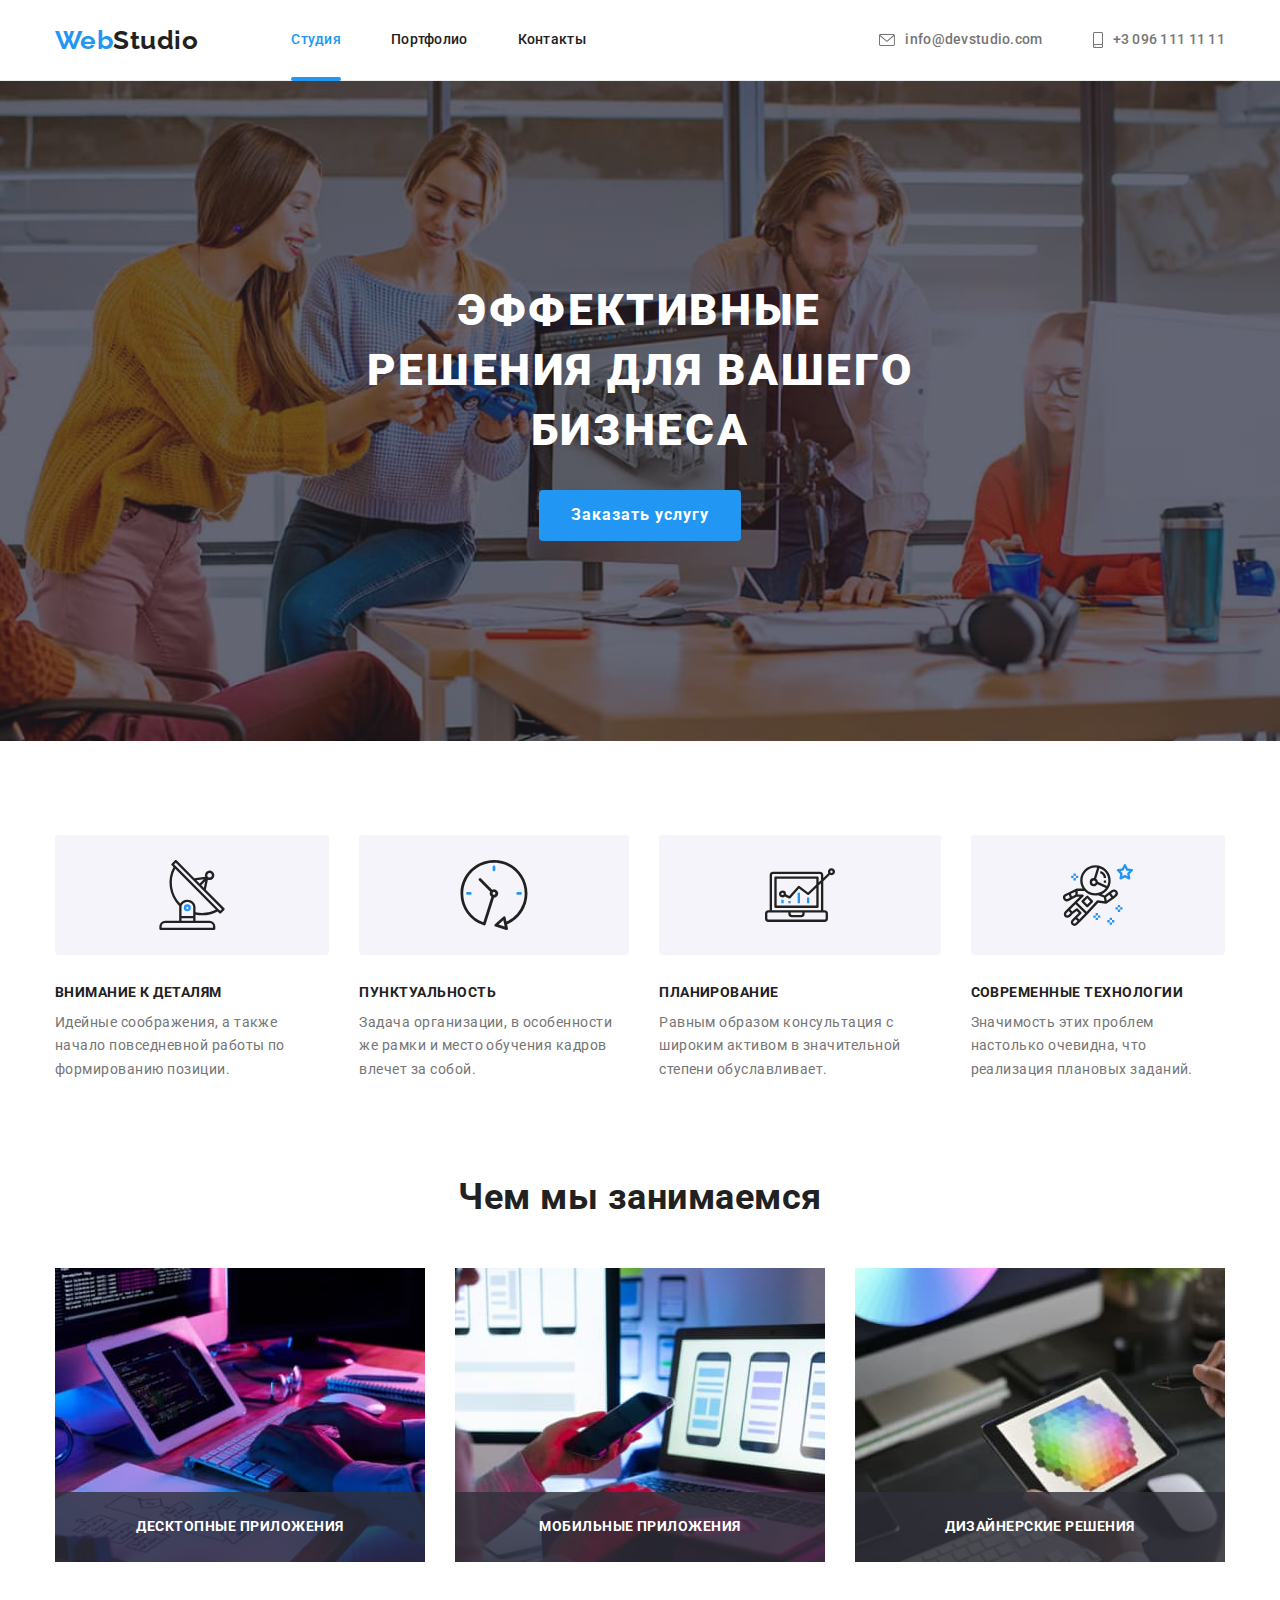
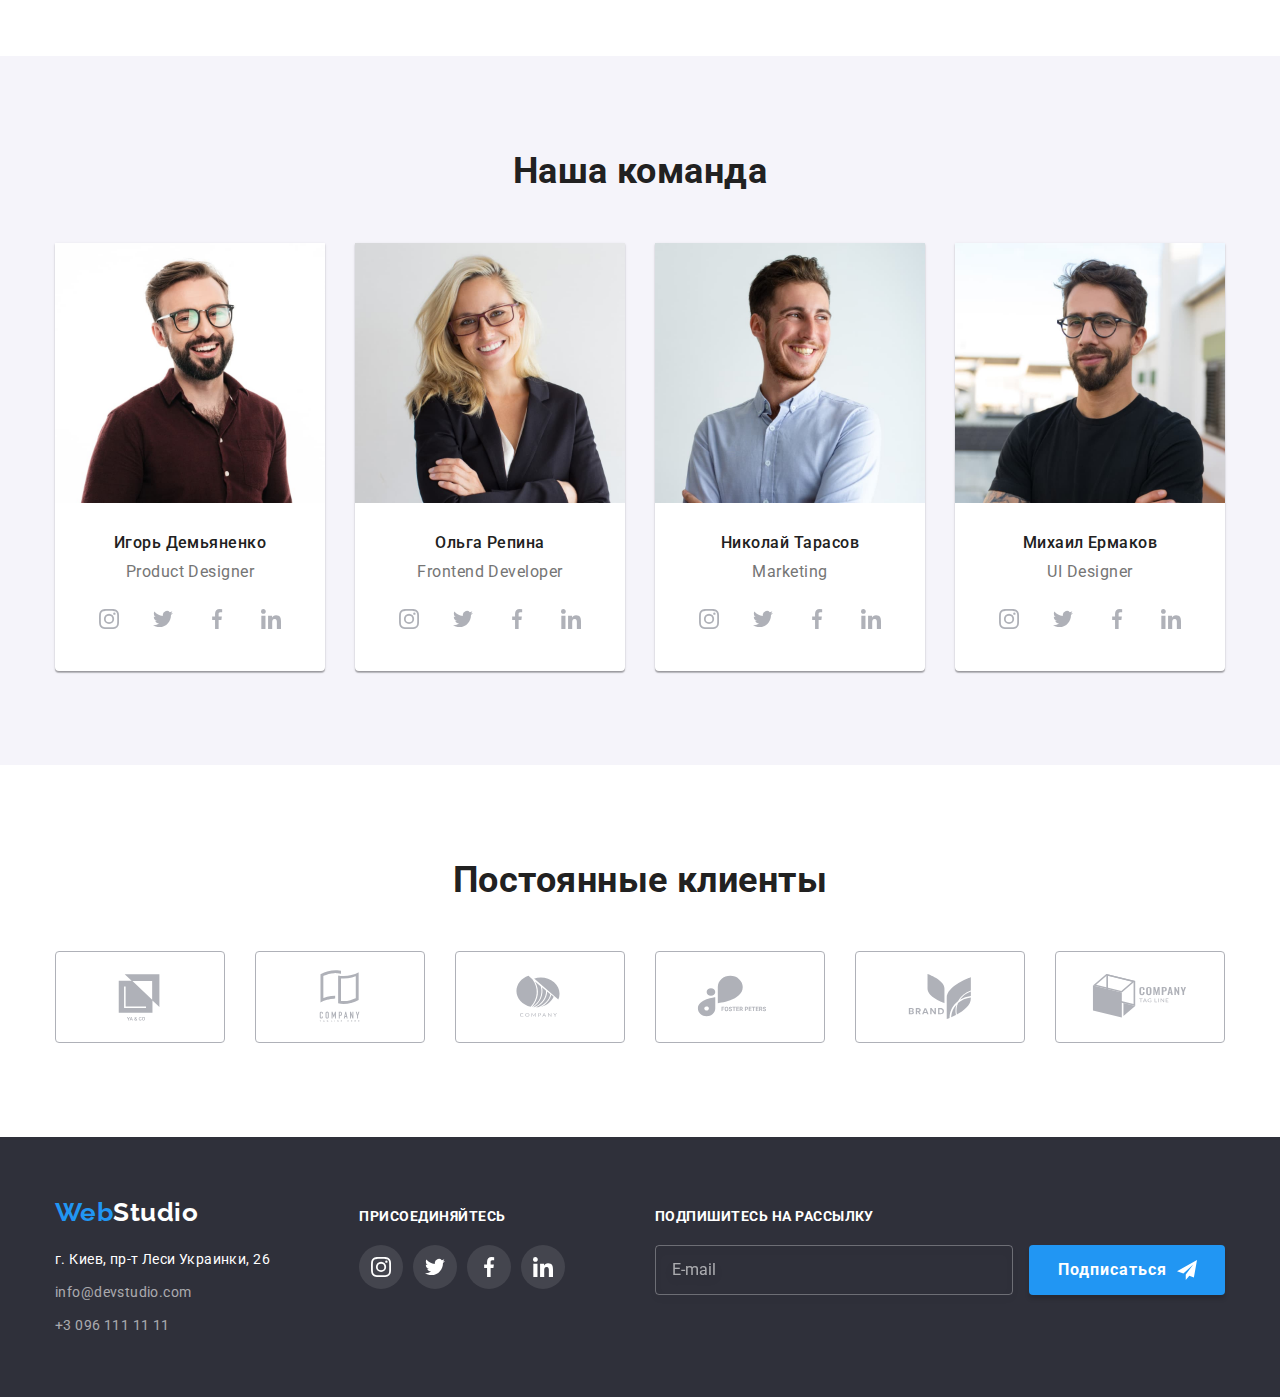
==== commit 04ee3c68: "Вносит все правки ментора" ====
--- a/index.html
+++ b/index.html
@@ -9,15 +9,14 @@
     <link rel="preconnect" href="https://fonts.googleapis.com">
     <link rel="preconnect" href="https://fonts.gstatic.com" crossorigin>
     <link href="https://fonts.googleapis.com/css2?family=Raleway:wght@700&family=Roboto:wght@400;500;700;900&display=swap" rel="stylesheet">
-    <link rel="stylesheet" href="css/modern-normalize.css"/>
-    <link rel="stylesheet" href="css/main.min.css" />
+    <link rel="stylesheet" href="css/main.min.css">
   </head>
   
   <body>
     <header class="header">
       <div class="container header__container">
         <a class="link logo header__logo" href="index.html">
-          Web<span class="logo__part--black" href="index.html">Studio</span>
+          Web<span class="logo__part--black">Studio</span>
         </a>
         <nav class="nav">
           <ul class="list nav__list">
@@ -46,7 +45,7 @@
     <main>
       <section class="hero">
           <div class="container">
-            <h1 class="hero__slogan">эффективные решения для вашего бизнеса</h1>
+            <h1 class="hero__title">эффективные решения для вашего бизнеса</h1>
             <button class="button hero__button" data-modal-open type="button">Заказать услугу</button>
           </div>
       </section>
@@ -94,21 +93,21 @@
 
             <li class="desc__item">
               <div class="desc__thumb">
-                <img src="images/desc-img-pc.jpg" alt="Работа за персональным компьютером" width="370" />
+                <img src="images/desc-img-pc.jpg" alt="Работа за персональным компьютером" width="370">
                 <p class="desc__label">десктопные приложения</p>
               </div>
             </li>
 
             <li class="desc__item">
               <div class="desc__thumb">
-                <img src="images/desc-img-phone.jpg" alt="Работа со смартфоном" width="370" />
+                <img src="images/desc-img-phone.jpg" alt="Работа со смартфоном" width="370">
                 <p class="desc__label">мобильные приложения</p>
               </div>
             </li>
 
             <li class="desc__item">
               <div class="desc__thumb">
-                <img src="images/desc-img-tablet.jpg" alt="Работа за планшетом" width="370" />
+                <img src="images/desc-img-tablet.jpg" alt="Работа за планшетом" width="370">
                 <p class="desc__label">дизайнерские решения</p>
               </div>
             </li>
@@ -122,7 +121,7 @@
           <h2 class="team__title">Наша команда</h2>
           <ul class="list team__list">
             <li class="team__item">
-              <img src="images/team-img-p_designer.jpg" alt="Мужчина" width="270" />
+              <img src="images/team-img-p_designer.jpg" alt="Мужчина" width="270">
               <div class="team__text">
                 <h3 class="team__subtitle">Игорь Демьяненко</h3>
                 <p class="team__desc">Product Designer</p>
@@ -152,7 +151,7 @@
             </li>
 
             <li class="team__item">
-              <img src="images/team-img-developer.jpg" alt="Женщина" width="270" />
+              <img src="images/team-img-developer.jpg" alt="Женщина" width="270">
               <div class="team__text">
                 <h3 class="team__subtitle">Ольга Репина</h3>
                 <p class="team__desc">Frontend Developer</p>
@@ -182,7 +181,7 @@
             </li>
 
             <li class="team__item">
-              <img src="images/team-img-marketing.jpg" alt="Мужчина" width="270" />
+              <img src="images/team-img-marketing.jpg" alt="Мужчина" width="270">
               <div class="team__text">
                 <h3 class="team__subtitle">Николай Тарасов</h3>
                 <p class="team__desc">Marketing</p>
@@ -212,7 +211,7 @@
             </li>
 
             <li class="team__item">
-              <img src="images/team-img-ui_designer.jpg" alt="Мужчина" width="270" />
+              <img src="images/team-img-ui_designer.jpg" alt="Мужчина" width="270">
               <div class="team__text">
                 <h3 class="team__subtitle">Михаил Ермаков</h3>
                 <p class="team__desc">UI Designer</p>
@@ -288,7 +287,7 @@
       <div class="container footer__container">
         <div class="footer__contacts">
           <a class="link logo" href="index.html">
-            Web<span class="logo__part--white" href="index.html">Studio</span>
+            Web<span class="logo__part--white">Studio</span>
           </a>
           <address class="address" id="address">
             <ul class="list address__list">
--- a/css/main.min.css
+++ b/css/main.min.css
@@ -1 +1 @@
-:root{--background-color-01: #ffffff;--background-color-02: #f5f4fa;--text-color-01: #212121;--text-color-02:#757575;--text-color-03:rgba(255, 255, 255, 0.6);--text-color-04: rgba(117, 117, 117, 0.5);--brand-color-01: #2196f3;--brand-color-02: #2f303a;--button-color:#f5f4fa;--highlight-button-color: #188ce8;--border-color-01:#ECECEC;--border-color-02:#EEEEEE;--shadow-color-01: rgba(0, 0, 0, 0.12);--shadow-color-02:rgba(0, 0, 0, 0.14);--shadow-color-03:rgba(0, 0, 0, 0.2);--shadow-color-04: rgba(0, 0, 0, 0.06);--shadow-color-05: rgba(0, 0, 0, 0.16);--shadow-color-06: rgba(0, 0, 0, 0.1);--shadow-color-07: rgba(0, 0, 0, 0.08);--shadow-color-08: rgba(0, 0, 0, 0.15);--gradient-color-01: rgba(47, 48, 58, 0.4);--gradient-color-02: rgba(47, 48, 58, 0.4);--icon-color-01: #AFB1B8;--icon-color-02: rgba(255, 255, 255, 0.1);--label-color: rgba(47, 48, 58, 0.8);--overlay-color: rgba(33, 150, 243, 0.9);--input-background-color: #2196F300;--input-border-color-01: rgba(255, 255, 255, 0.3);--input-border-color-02: rgba(33, 33, 33, 0.2)}.visually-hidden{position:absolute;width:1px;height:1px;margin:-1px;border:0;padding:0;white-space:nowrap;-webkit-clip-path:inset(100%);clip-path:inset(100%);clip:rect(0 0 0 0);overflow:hidden}body{background-color:var(--background-color-01);font-family:"Roboto",sans-serif;color:var(--text-color-01);margin:0;letter-spacing:.03em}.container{width:1200px;padding:0 15px;margin:0 auto}.section{padding:94px 0 94px}.link:hover,.link:focus{color:var(--brand-color-01);fill:var(--brand-color-01)}.button:hover,.button:focus{background-color:var(--highlight-button-color);color:var(--background-color-01)}.link,.button,.input,.send-form__icon{-webkit-transition-property:color,fill,background-color,border-color,-webkit-box-shadow;transition-property:color,fill,background-color,border-color,-webkit-box-shadow;transition-property:color,fill,background-color,border-color,box-shadow;transition-property:color,fill,background-color,border-color,box-shadow,-webkit-box-shadow;-webkit-transition-duration:250ms;transition-duration:250ms;-webkit-transition-timing-function:cubic-bezier(0.4, 0, 0.2, 1);transition-timing-function:cubic-bezier(0.4, 0, 0.2, 1)}.backdrop.is-hidden{visibility:hidden;opacity:0;pointer-events:none}.backdrop.is-hidden .modal{-webkit-transform:translate(-50%, -50%) scale(0);transform:translate(-50%, -50%) scale(0)}h1,h2,h3,p{margin:0}.link{text-decoration:none;color:var(--text-color-01)}.list{padding-left:0px;margin:0;list-style:none}.address__list{font-style:normal}img{display:block;max-width:100%;height:auto}.header{border-bottom:1px solid var(--border-color-01)}.header__container{display:-webkit-box;display:-ms-flexbox;display:flex;-webkit-box-align:center;-ms-flex-align:center;align-items:center}.header__logo{margin-right:93px}.logo{color:var(--brand-color-01);font-family:"Raleway",sans-serif;font-weight:700;font-size:26px;line-height:1.19}.logo__part--black{color:var(--text-color-01)}.nav{margin-right:auto}.nav__list{display:-webkit-box;display:-ms-flexbox;display:flex;font-weight:500;font-size:14px;line-height:1.14;letter-spacing:.02em}.nav__item:not(:last-child){margin-right:50px}.nav__link{display:block;padding:32px 0}.nav__link--active{position:relative;color:var(--brand-color-01)}.nav__link--active::after{content:"";display:block;position:absolute;bottom:-1px;width:100%;height:4px;border-radius:2px;background-color:var(--brand-color-01)}.header__contacts{display:-webkit-box;display:-ms-flexbox;display:flex;color:var(--text-color-02);font-weight:500;font-size:14px;line-height:1.14;letter-spacing:.02em}.contacts__item:not(:last-child){margin-right:50px}.contacts__link{display:-webkit-box;display:-ms-flexbox;display:flex;-webkit-box-align:center;-ms-flex-align:center;align-items:center;color:var(--text-color-02);fill:var(--text-color-02)}.header__icon{margin-right:10px}.hero{max-width:1600px;margin:0 auto;background-color:var(--brand-color-02);background-image:-webkit-gradient(linear, left top, right top, from(var(--gradient-color-01)), to(var(--gradient-color-02))),url(../images/hero-img-team.jpg);background-image:linear-gradient(to right, var(--gradient-color-01), var(--gradient-color-02)),url(../images/hero-img-team.jpg);background-size:cover;background-repeat:no-repeat;background-position:center;padding-top:200px;padding-bottom:200px}.hero__slogan{width:604px;text-align:center;margin-left:auto;margin-right:auto;margin-bottom:30px;text-transform:uppercase;color:var(--background-color-01);font-weight:900;font-size:44px;line-height:1.36;letter-spacing:.06em}.hero__button{display:block;margin:0 auto;padding:10px 32px;border-radius:4px;background-color:var(--brand-color-01);border-style:none;color:var(--background-color-01);font-family:inherit;font-weight:700;font-size:16px;line-height:1.88;letter-spacing:.06em;cursor:pointer}.benefits{font-size:14px}.benefits__list{display:-webkit-box;display:-ms-flexbox;display:flex}.benefits__item:not(:last-child){margin-right:30px}.benefits__item::before{content:"";display:block;margin-bottom:30px;height:120px;border-radius:4px;background-color:var(--background-color-02);background-repeat:no-repeat;background-position:center}.benefits__icon--antenna::before{background-image:url(../images/benefits-icon-antenna.svg)}.benefits__icon--clock::before{background-image:url(../images/benefits-icon-clock.svg)}.benefits__icon--diagram::before{background-image:url(../images/benefits-icon-diagram.svg)}.benefits__icon--astronaut::before{background-image:url(../images/benefits-icon-astronaut.svg)}.benefits__subtitle{margin-bottom:10px;font-size:inherit;font-weight:700;line-height:1.14;text-transform:uppercase}.benefits__text{color:var(--text-color-02);line-height:1.71}.desc{padding-bottom:94px}.desc__title{margin-bottom:50px;text-align:center;font-weight:700;font-size:36px;line-height:1.17}.desc__list{display:-webkit-box;display:-ms-flexbox;display:flex}.desc__item:not(:last-child){margin-right:30px}.desc__thumb{position:relative}.desc__label{position:absolute;bottom:0;right:0;left:0;padding:27px 0 27px;text-align:center;font-size:14px;text-transform:uppercase;line-height:1.14;font-weight:700;color:var(--background-color-01);background-color:var(--label-color)}.team{background-color:var(--background-color-02)}.team__title{margin-bottom:50px;text-align:center;font-weight:700;font-size:36px;line-height:1.17}.team__list{display:-webkit-box;display:-ms-flexbox;display:flex;line-height:1.19;font-size:16px}.team__item:not(:last-child){margin-right:30px}.team__item{border-radius:0px 0px 4px 4px;-webkit-box-shadow:0px 1px 3px var(--shadow-color-01),0px 1px 1px var(--shadow-color-02),0px 2px 1px var(--shadow-color-03);box-shadow:0px 1px 3px var(--shadow-color-01),0px 1px 1px var(--shadow-color-02),0px 2px 1px var(--shadow-color-03);background-color:var(--background-color-01)}.team__text{padding:30px 0px 16px;text-align:center}.team__subtitle{margin-bottom:10px;font-weight:500;font-size:inherit}.team__desc{color:var(--text-color-02)}.team__social-network{display:-webkit-box;display:-ms-flexbox;display:flex;-webkit-box-pack:center;-ms-flex-pack:center;justify-content:center;margin-bottom:30px}.social-network__item:not(:last-child){margin-right:10px}.social-network__link{color:var(--icon-color-01);display:-webkit-box;display:-ms-flexbox;display:flex;-webkit-box-pack:center;-ms-flex-pack:center;justify-content:center;-webkit-box-align:center;-ms-flex-align:center;align-items:center;width:44px;height:44px;border-radius:50%}.social-network__link:hover{background-color:var(--brand-color-01);color:var(--background-color-01)}.social-network__icon{fill:currentColor}.clients__title{margin-bottom:50px;text-align:center;font-weight:700;font-size:36px;line-height:1.17}.clients__list{display:-webkit-box;display:-ms-flexbox;display:flex;-webkit-box-pack:center;-ms-flex-pack:center;justify-content:center}.clients__item{-ms-flex-preferred-size:calc((100% - 150px)/6);flex-basis:calc((100% - 150px)/6)}.clients__item:not(:last-child){margin-right:30px}.clients__link{display:-webkit-box;display:-ms-flexbox;display:flex;-webkit-box-pack:center;-ms-flex-pack:center;justify-content:center;-webkit-box-align:center;-ms-flex-align:center;align-items:center;height:92px;border:1px solid var(--icon-color-01);border-radius:4px;color:var(--icon-color-01)}.clients__link:hover{border-color:var(--brand-color-01)}.clients__icon{fill:currentColor}.footer{padding-top:60px;padding-bottom:60px;background-color:var(--brand-color-02)}.footer__container{display:-webkit-box;display:-ms-flexbox;display:flex}.footer__contacts{margin-right:auto}.logo__part--white{color:var(--background-color-01)}.address{margin-top:20px}.address__list{font-size:14px;line-height:1.71;letter-spacing:.03em}.address__item:not(:last-child){margin-bottom:9px}.address__link{color:var(--background-color-01)}.address__link--mail,.address__link--tel{color:var(--text-color-03)}.footer__social-network{margin-right:auto}.social-network__title{display:inline-block;margin-top:12px;margin-bottom:20px;text-transform:uppercase;color:var(--background-color-01);font-size:14px;line-height:1.14}.social-network__list{display:-webkit-box;display:-ms-flexbox;display:flex}.social-network__link--footer{background-color:var(--icon-color-02)}.social-network__icon--footer{fill:var(--background-color-01)}.subs-form__label{display:-webkit-box;display:-ms-flexbox;display:flex;margin-top:12px;margin-bottom:20px;color:var(--background-color-01);font-weight:700;font-size:14px;line-height:1.14;text-transform:uppercase}.subs-form__input{width:358px;margin-right:12px;border-radius:4px;background:var(--input-background-color);border:1px solid var(--input-border-color-01);-webkit-filter:drop-shadow(0px 4px 4px var(--shadow-color-08));filter:drop-shadow(0px 4px 4px var(--shadow-color-08));padding:15px 16px;color:var(--background-color-01)}.subs-form__input::-webkit-input-placeholder{color:var(--text-color-03);line-height:1.25}.subs-form__input::-moz-placeholder{color:var(--text-color-03);line-height:1.25}.subs-form__input:-ms-input-placeholder{color:var(--text-color-03);line-height:1.25}.subs-form__input::-ms-input-placeholder{color:var(--text-color-03);line-height:1.25}.subs-form__input::placeholder{color:var(--text-color-03);line-height:1.25}.subs-form__button{display:-webkit-inline-box;display:-ms-inline-flexbox;display:inline-flex;-webkit-box-align:center;-ms-flex-align:center;align-items:center;padding:10px 28px 10px 29px;border-radius:4px;background-color:var(--brand-color-01);border-style:none;cursor:pointer;-webkit-box-shadow:0px 4px 4px var(--shadow-color-08);box-shadow:0px 4px 4px var(--shadow-color-08)}.button__label{margin-right:10px;color:var(--background-color-01);font-size:16px;line-height:1.88;letter-spacing:.06em}.button__icon{fill:var(--background-color-01)}.filters{display:-webkit-box;display:-ms-flexbox;display:flex;-webkit-box-pack:center;-ms-flex-pack:center;justify-content:center;margin-bottom:50px}.filters__item:not(:last-child){margin-right:8px}.filters__button{border-style:none;border-radius:4px;padding:6px 22px;background-color:var(--button-color);font-family:inherit;font-weight:500;font-size:16px;line-height:1.63;cursor:pointer}.filters__button:hover{-webkit-box-shadow:0px 3px 1px var(--shadow-color-06),0px 1px 2px var(--shadow-color-07),0px 2px 2px var(--shadow-color-01);box-shadow:0px 3px 1px var(--shadow-color-06),0px 1px 2px var(--shadow-color-07),0px 2px 2px var(--shadow-color-01)}.gallery__list{display:-webkit-box;display:-ms-flexbox;display:flex;-ms-flex-wrap:wrap;flex-wrap:wrap;margin-top:-30px;margin-left:-30px}.gallery__item{-ms-flex-preferred-size:calc(33.3333333333% - 30px);flex-basis:calc(33.3333333333% - 30px);margin-top:30px;margin-left:30px}.gallery__link{display:block}.gallery__link:hover{color:currentColor;cursor:pointer;-webkit-box-shadow:0px 1px 1px var(--shadow-color-01),0px 4px 4px var(--shadow-color-04),1px 4px 6px var(--shadow-color-05);box-shadow:0px 1px 1px var(--shadow-color-01),0px 4px 4px var(--shadow-color-04),1px 4px 6px var(--shadow-color-05)}.gallery__link:focus{color:currentColor;cursor:pointer;-webkit-box-shadow:0px 1px 1px var(--shadow-color-01),0px 4px 4px var(--shadow-color-04),1px 4px 6px var(--shadow-color-05);box-shadow:0px 1px 1px var(--shadow-color-01),0px 4px 4px var(--shadow-color-04),1px 4px 6px var(--shadow-color-05)}.gallery__text{padding:20px 24px;border-left:1px solid var(--border-color-02);border-right:1px solid var(--border-color-02);border-bottom:1px solid var(--border-color-02)}.gallery__subtitle{margin-bottom:4px;font-weight:700;font-size:18px;line-height:2;letter-spacing:.06em}.gallery__desc{color:var(--text-color-02);font-size:16px;line-height:1.88}.gallery__thumb{position:relative;overflow:hidden}.overlay{position:absolute;display:-webkit-box;display:-ms-flexbox;display:flex;-webkit-box-align:center;-ms-flex-align:center;align-items:center;top:0;width:100%;height:100%;background-color:var(--overlay-color);-webkit-transform:translateY(200%);transform:translateY(200%);-webkit-transition:-webkit-transform 400ms ease;transition:-webkit-transform 400ms ease;transition:transform 400ms ease;transition:transform 400ms ease, -webkit-transform 400ms ease}.gallery__link:hover .overlay{-webkit-transform:translateY(0);transform:translateY(0)}.gallery__link:focus .overlay{-webkit-transform:translateY(0);transform:translateY(0)}.overlay__text{padding:0px 24px;line-height:1.56;font-size:18px;color:var(--background-color-01)}.backdrop{position:fixed;opacity:1;top:0%;left:0%;width:100%;height:100%;background-color:var(--shadow-color-03);-webkit-transition:opacity 250ms linear;transition:opacity 250ms linear}.modal{position:absolute;visibility:visible;top:50%;left:50%;width:528px;padding:40px;background-color:var(--background-color-01);-webkit-box-shadow:0px 1px 3px var(--shadow-color-01),0px 1px 1px var(--shadow-color-02),0px 2px 1px var(--shadow-color-03);box-shadow:0px 1px 3px var(--shadow-color-01),0px 1px 1px var(--shadow-color-02),0px 2px 1px var(--shadow-color-03);border-radius:4px;-webkit-transform:translate(-50%, -50%) scale(1);transform:translate(-50%, -50%) scale(1);-webkit-transition:-webkit-transform 250ms linear;transition:-webkit-transform 250ms linear;transition:transform 250ms linear;transition:transform 250ms linear, -webkit-transform 250ms linear}.modal__close-button{position:absolute;right:8px;top:8px;padding:6px;background-color:var(--background-color-01);border:1px solid var(--shadow-color-06);display:-webkit-box;display:-ms-flexbox;display:flex;-webkit-box-pack:center;-ms-flex-pack:center;justify-content:center;-webkit-box-align:center;-ms-flex-align:center;align-items:center;width:30px;height:30px;border-radius:50%;cursor:pointer}.modal__close-button:hover,.modal__close-button:focus{fill:var(--brand-color-01)}.send-form__title{display:block;margin-bottom:12px;text-align:center;line-height:1.05;font-size:20px}.send-form__list{margin-bottom:20px}.send-form__field:not(:last-child){margin-bottom:10px}.send-form__field{display:-webkit-box;display:-ms-flexbox;display:flex;-webkit-box-orient:vertical;-webkit-box-direction:normal;-ms-flex-direction:column;flex-direction:column;line-height:1.17;font-size:12px;letter-spacing:.01em;color:var(--text-color-02)}.send-form__label{margin-bottom:4px}.send-form__input{width:100%;border:1px solid var(--input-border-color-02);border-radius:4px;padding:11px 12px 11px 42px;font-size:14px;outline:none}.send-form__input:focus{border-color:var(--brand-color-01)}.send-form__box{position:relative}.send-form__icon{position:absolute;top:11px;bottom:11px;left:12px;pointer-events:none}.send-form__input:focus+.send-form__icon{fill:var(--brand-color-01)}.send-form__input--textarea{padding:12px 16px;line-height:1.17;width:100%;resize:none}.send-form__input--textarea::-webkit-input-placeholder{color:var(--text-color-04);line-height:1.17;font-size:12px;letter-spacing:.01em}.send-form__input--textarea::-moz-placeholder{color:var(--text-color-04);line-height:1.17;font-size:12px;letter-spacing:.01em}.send-form__input--textarea:-ms-input-placeholder{color:var(--text-color-04);line-height:1.17;font-size:12px;letter-spacing:.01em}.send-form__input--textarea::-ms-input-placeholder{color:var(--text-color-04);line-height:1.17;font-size:12px;letter-spacing:.01em}.send-form__input--textarea::placeholder{color:var(--text-color-04);line-height:1.17;font-size:12px;letter-spacing:.01em}.send-form__checkbox-label{display:-webkit-box;display:-ms-flexbox;display:flex;-webkit-box-pack:center;-ms-flex-pack:center;justify-content:center;-webkit-box-align:center;-ms-flex-align:center;align-items:center;margin-bottom:30px;line-height:1.71;font-size:14px;color:var(--text-color-02)}.send-form__checkbox{position:absolute;width:1px;height:1px;margin:-1px;border:0;padding:0;clip:rect(0 0 0 0);overflow:hidden}.send-form__custom-checkbox{display:-webkit-inline-box;display:-ms-inline-flexbox;display:inline-flex;-webkit-box-pack:center;-ms-flex-pack:center;justify-content:center;-webkit-box-align:center;-ms-flex-align:center;align-items:center;width:16px;height:15px;margin-right:7px;border-radius:2px;background-origin:border-box;border:2px solid var(--text-color-01);fill:var(--background-color-01)}.send-form__checkbox:focus+.send-form__custom-checkbox{border-color:var(--brand-color-01)}.send-form__checkbox:checked+.send-form__custom-checkbox{background-color:var(--brand-color-01);border-color:var(--brand-color-01)}.send-form__checkbox-icon{visibility:hidden;opacity:0;pointer-events:none}.send-form__checkbox:checked+.send-form__custom-checkbox .send-form__checkbox-icon{visibility:visible;opacity:1}.send-form__terms-link{text-decoration:underline;color:var(--brand-color-01)}.send-form__terms-link:hover{text-decoration:none}.send-form__submit-button{display:block;margin:0 auto;padding:10px 55px 10px 56px;background:var(--brand-color-01);-webkit-box-shadow:0px 4px 4px var(--shadow-color-08);box-shadow:0px 4px 4px var(--shadow-color-08);border-radius:4px;border-style:none;color:var(--background-color-01);font-weight:700;font-size:16px;line-height:1.88;cursor:pointer;letter-spacing:.06em}/*# sourceMappingURL=main.min.css.map */+/*! modern-normalize v1.1.0 | MIT License | https://github.com/sindresorhus/modern-normalize */*,::before,::after{-webkit-box-sizing:border-box;box-sizing:border-box}html{-moz-tab-size:4;-o-tab-size:4;tab-size:4}html{line-height:1.15;-webkit-text-size-adjust:100%}body{margin:0}body{font-family:system-ui,-apple-system,"Segoe UI",Roboto,Helvetica,Arial,sans-serif,"Apple Color Emoji","Segoe UI Emoji"}hr{height:0;color:inherit}abbr[title]{-webkit-text-decoration:underline dotted;text-decoration:underline dotted}b,strong{font-weight:bolder}code,kbd,samp,pre{font-family:ui-monospace,SFMono-Regular,Consolas,"Liberation Mono",Menlo,monospace;font-size:1em}small{font-size:80%}sub,sup{font-size:75%;line-height:0;position:relative;vertical-align:baseline}sub{bottom:-0.25em}sup{top:-0.5em}table{text-indent:0;border-color:inherit}button,input,optgroup,select,textarea{font-family:inherit;font-size:100%;line-height:1.15;margin:0}button,select{text-transform:none}button,[type=button],[type=reset],[type=submit]{-webkit-appearance:button}::-moz-focus-inner{border-style:none;padding:0}:-moz-focusring{outline:1px dotted ButtonText}:-moz-ui-invalid{box-shadow:none}legend{padding:0}progress{vertical-align:baseline}::-webkit-inner-spin-button,::-webkit-outer-spin-button{height:auto}[type=search]{-webkit-appearance:textfield;outline-offset:-2px}::-webkit-search-decoration{-webkit-appearance:none}::-webkit-file-upload-button{-webkit-appearance:button;font:inherit}summary{display:list-item}:root{--background-color-01: #ffffff;--background-color-02: #f5f4fa;--text-color-01: #212121;--text-color-02:#757575;--text-color-03:rgba(255, 255, 255, 0.6);--text-color-04: rgba(117, 117, 117, 0.5);--brand-color-01: #2196f3;--brand-color-02: #2f303a;--button-color:#f5f4fa;--highlight-button-color: #188ce8;--border-color-01:#ECECEC;--border-color-02:#EEEEEE;--shadow-color-01: rgba(0, 0, 0, 0.12);--shadow-color-02:rgba(0, 0, 0, 0.14);--shadow-color-03:rgba(0, 0, 0, 0.2);--shadow-color-04: rgba(0, 0, 0, 0.06);--shadow-color-05: rgba(0, 0, 0, 0.16);--shadow-color-06: rgba(0, 0, 0, 0.1);--shadow-color-07: rgba(0, 0, 0, 0.08);--shadow-color-08: rgba(0, 0, 0, 0.15);--gradient-color-01: rgba(47, 48, 58, 0.4);--gradient-color-02: rgba(47, 48, 58, 0.4);--icon-color-01: #AFB1B8;--icon-color-02: rgba(255, 255, 255, 0.1);--label-color: rgba(47, 48, 58, 0.8);--overlay-color: rgba(33, 150, 243, 0.9);--input-background-color: #2196F300;--input-border-color-01: rgba(255, 255, 255, 0.3);--input-border-color-02: rgba(33, 33, 33, 0.2)}.visually-hidden{position:absolute;width:1px;height:1px;margin:-1px;border:0;padding:0;white-space:nowrap;-webkit-clip-path:inset(100%);clip-path:inset(100%);clip:rect(0 0 0 0);overflow:hidden}h1,h2,h3,p{margin:0}.link{text-decoration:none;color:var(--text-color-01)}.list{padding-left:0px;margin:0;list-style:none}.address__list{font-style:normal}img{display:block;max-width:100%;height:auto}body{background-color:var(--background-color-01);font-family:"Roboto",sans-serif;color:var(--text-color-01);margin:0;letter-spacing:.03em}.container{width:1200px;padding:0 15px;margin:0 auto}.section{padding:94px 0 94px}.link:hover,.link:focus{color:var(--brand-color-01);fill:var(--brand-color-01)}.button:hover,.button:focus{background-color:var(--highlight-button-color);color:var(--background-color-01)}.link,.button,.input,.send-form__icon{-webkit-transition-property:color,fill,background-color,border-color,-webkit-box-shadow;transition-property:color,fill,background-color,border-color,-webkit-box-shadow;transition-property:color,fill,background-color,border-color,box-shadow;transition-property:color,fill,background-color,border-color,box-shadow,-webkit-box-shadow;-webkit-transition-duration:250ms;transition-duration:250ms;-webkit-transition-timing-function:cubic-bezier(0.4, 0, 0.2, 1);transition-timing-function:cubic-bezier(0.4, 0, 0.2, 1)}.backdrop.is-hidden{visibility:hidden;opacity:0;pointer-events:none}.backdrop.is-hidden .modal{-webkit-transform:translate(-50%, -50%) scale(0);transform:translate(-50%, -50%) scale(0)}.header{border-bottom:1px solid var(--border-color-01)}.header__container{display:-webkit-box;display:-ms-flexbox;display:flex;-webkit-box-align:center;-ms-flex-align:center;align-items:center}.header__logo{margin-right:93px;padding:24px 0}.header__contacts{display:-webkit-box;display:-ms-flexbox;display:flex;color:var(--text-color-02);font-weight:500;font-size:14px;line-height:1.14;letter-spacing:.02em}.contacts__item:not(:last-child){margin-right:50px}.contacts__link{display:-webkit-box;display:-ms-flexbox;display:flex;-webkit-box-align:center;-ms-flex-align:center;align-items:center;padding:32px 0;color:var(--text-color-02);fill:var(--text-color-02)}.header__icon{margin-right:10px}.logo{color:var(--brand-color-01);font-family:"Raleway",sans-serif;font-weight:700;font-size:26px;line-height:1.19}.logo__part--black{color:var(--text-color-01)}.logo__part--white{color:var(--background-color-01)}.nav{margin-right:auto}.nav__list{display:-webkit-box;display:-ms-flexbox;display:flex;font-weight:500;font-size:14px;line-height:1.14;letter-spacing:.02em}.nav__item:not(:last-child){margin-right:50px}.nav__link{display:block;padding:32px 0}.nav__link--active{position:relative;color:var(--brand-color-01)}.nav__link--active::after{content:"";display:block;position:absolute;bottom:-1px;width:100%;height:4px;border-radius:2px;background-color:var(--brand-color-01)}.hero{max-width:1600px;margin:0 auto;background-color:var(--brand-color-02);background-image:-webkit-gradient(linear, left top, right top, from(var(--gradient-color-01)), to(var(--gradient-color-02))),url(../images/hero-img-team.jpg);background-image:linear-gradient(to right, var(--gradient-color-01), var(--gradient-color-02)),url(../images/hero-img-team.jpg);background-size:cover;background-repeat:no-repeat;background-position:center;padding-top:200px;padding-bottom:200px}.hero__title{width:604px;text-align:center;margin-left:auto;margin-right:auto;margin-bottom:30px;text-transform:uppercase;color:var(--background-color-01);font-weight:900;font-size:44px;line-height:1.36;letter-spacing:.06em}.hero__button{display:block;margin:0 auto;padding:10px 32px;border-radius:4px;background-color:var(--brand-color-01);border-style:none;color:var(--background-color-01);font-family:inherit;font-weight:700;font-size:16px;line-height:1.88;letter-spacing:.06em;cursor:pointer}.benefits{font-size:14px}.benefits__list{display:-webkit-box;display:-ms-flexbox;display:flex}.benefits__item:not(:last-child){margin-right:30px}.benefits__item::before{content:"";display:block;margin-bottom:30px;height:120px;border-radius:4px;background-color:var(--background-color-02);background-repeat:no-repeat;background-position:center}.benefits__icon--antenna::before{background-image:url(../images/benefits-icon-antenna.svg)}.benefits__icon--clock::before{background-image:url(../images/benefits-icon-clock.svg)}.benefits__icon--diagram::before{background-image:url(../images/benefits-icon-diagram.svg)}.benefits__icon--astronaut::before{background-image:url(../images/benefits-icon-astronaut.svg)}.benefits__subtitle{margin-bottom:10px;font-size:inherit;font-weight:700;line-height:1.14;text-transform:uppercase}.benefits__text{color:var(--text-color-02);line-height:1.71}.desc{padding-bottom:94px}.desc__title{margin-bottom:50px;text-align:center;font-weight:700;font-size:36px;line-height:1.17}.desc__list{display:-webkit-box;display:-ms-flexbox;display:flex}.desc__item:not(:last-child){margin-right:30px}.desc__thumb{position:relative}.desc__label{position:absolute;bottom:0;right:0;left:0;padding:27px 0 27px;text-align:center;font-size:14px;text-transform:uppercase;line-height:1.14;font-weight:700;color:var(--background-color-01);background-color:var(--label-color)}.team{background-color:var(--background-color-02)}.team__title{margin-bottom:50px;text-align:center;font-weight:700;font-size:36px;line-height:1.17}.team__list{display:-webkit-box;display:-ms-flexbox;display:flex;line-height:1.19;font-size:16px}.team__item{border-radius:0px 0px 4px 4px;-webkit-box-shadow:0px 1px 3px var(--shadow-color-01),0px 1px 1px var(--shadow-color-02),0px 2px 1px var(--shadow-color-03);box-shadow:0px 1px 3px var(--shadow-color-01),0px 1px 1px var(--shadow-color-02),0px 2px 1px var(--shadow-color-03);background-color:var(--background-color-01)}.team__item:not(:last-child){margin-right:30px}.team__text{padding:30px 0px 16px;text-align:center}.team__subtitle{margin-bottom:10px;font-weight:500;font-size:inherit}.team__desc{color:var(--text-color-02)}.team__social-network{display:-webkit-box;display:-ms-flexbox;display:flex;-webkit-box-pack:center;-ms-flex-pack:center;justify-content:center;margin-bottom:30px}.social-network__link:hover,.social-network__link:focus{color:var(--background-color-01)}.social-network__icon{fill:currentColor}.clients__title{margin-bottom:50px;text-align:center;font-weight:700;font-size:36px;line-height:1.17}.clients__list{display:-webkit-box;display:-ms-flexbox;display:flex;-webkit-box-pack:center;-ms-flex-pack:center;justify-content:center}.clients__item{-ms-flex-preferred-size:calc((100% - 150px)/6);flex-basis:calc((100% - 150px)/6)}.clients__item:not(:last-child){margin-right:30px}.clients__link{display:-webkit-box;display:-ms-flexbox;display:flex;-webkit-box-pack:center;-ms-flex-pack:center;justify-content:center;-webkit-box-align:center;-ms-flex-align:center;align-items:center;height:92px;border:1px solid var(--icon-color-01);border-radius:4px;color:var(--icon-color-01)}.clients__link:hover,.clients__link:focus{border-color:var(--brand-color-01)}.clients__icon{fill:currentColor}.footer{padding-top:60px;padding-bottom:60px;background-color:var(--brand-color-02)}.footer__container{display:-webkit-box;display:-ms-flexbox;display:flex}.footer__contacts{margin-right:auto}.address{margin-top:20px}.address__list{font-size:14px;line-height:1.71;letter-spacing:.03em}.address__item:not(:last-child){margin-bottom:9px}.address__link{color:var(--background-color-01)}.address__link--mail,.address__link--tel{color:var(--text-color-03)}.footer__social-network{margin-right:auto}.social-network__title{display:inline-block;margin-top:12px;margin-bottom:20px;text-transform:uppercase;color:var(--background-color-01);font-size:14px;line-height:1.14}.social-network__list{display:-webkit-box;display:-ms-flexbox;display:flex}.social-network__link--footer{background-color:var(--icon-color-02)}.social-network__icon--footer{fill:var(--background-color-01)}.subs-form__label{display:-webkit-box;display:-ms-flexbox;display:flex;margin-top:12px;margin-bottom:20px;color:var(--background-color-01);font-weight:700;font-size:14px;line-height:1.14;text-transform:uppercase}.subs-form__input{width:358px;margin-right:12px;border-radius:4px;background:var(--input-background-color);border:1px solid var(--input-border-color-01);-webkit-filter:drop-shadow(0px 4px 4px var(--shadow-color-08));filter:drop-shadow(0px 4px 4px var(--shadow-color-08));padding:15px 16px;color:var(--background-color-01)}.subs-form__input::-webkit-input-placeholder{color:var(--text-color-03);line-height:1.25}.subs-form__input::-moz-placeholder{color:var(--text-color-03);line-height:1.25}.subs-form__input:-ms-input-placeholder{color:var(--text-color-03);line-height:1.25}.subs-form__input::-ms-input-placeholder{color:var(--text-color-03);line-height:1.25}.subs-form__input::placeholder{color:var(--text-color-03);line-height:1.25}.subs-form__button{display:-webkit-inline-box;display:-ms-inline-flexbox;display:inline-flex;-webkit-box-align:center;-ms-flex-align:center;align-items:center;padding:10px 28px 10px 29px;border-radius:4px;background-color:var(--brand-color-01);border-style:none;cursor:pointer;-webkit-box-shadow:0px 4px 4px var(--shadow-color-08);box-shadow:0px 4px 4px var(--shadow-color-08)}.button__label{margin-right:10px;color:var(--background-color-01);font-size:16px;line-height:1.88;letter-spacing:.06em}.button__icon{fill:var(--background-color-01)}.social-network__item:not(:last-child){margin-right:10px}.social-network__link{color:var(--icon-color-01);display:-webkit-box;display:-ms-flexbox;display:flex;-webkit-box-pack:center;-ms-flex-pack:center;justify-content:center;-webkit-box-align:center;-ms-flex-align:center;align-items:center;width:44px;height:44px;border-radius:50%}.social-network__link:hover,.social-network__link:focus{background-color:var(--brand-color-01)}.filters{display:-webkit-box;display:-ms-flexbox;display:flex;-webkit-box-pack:center;-ms-flex-pack:center;justify-content:center;margin-bottom:50px}.filters__item:not(:last-child){margin-right:8px}.filters__button{border-style:none;border-radius:4px;padding:6px 22px;background-color:var(--button-color);font-family:inherit;font-weight:500;font-size:16px;line-height:1.63;cursor:pointer}.filters__button:hover,.filters__button:focus{-webkit-box-shadow:0px 3px 1px var(--shadow-color-06),0px 1px 2px var(--shadow-color-07),0px 2px 2px var(--shadow-color-01);box-shadow:0px 3px 1px var(--shadow-color-06),0px 1px 2px var(--shadow-color-07),0px 2px 2px var(--shadow-color-01)}.gallery__list{display:-webkit-box;display:-ms-flexbox;display:flex;-ms-flex-wrap:wrap;flex-wrap:wrap;margin-top:-30px;margin-left:-30px}.gallery__item{-ms-flex-preferred-size:calc(33.3333333333% - 30px);flex-basis:calc(33.3333333333% - 30px);margin-top:30px;margin-left:30px}.gallery__link{display:block}.gallery__link:hover,.gallery__link:focus{color:currentColor;cursor:pointer;-webkit-box-shadow:0px 1px 1px var(--shadow-color-01),0px 4px 4px var(--shadow-color-04),1px 4px 6px var(--shadow-color-05);box-shadow:0px 1px 1px var(--shadow-color-01),0px 4px 4px var(--shadow-color-04),1px 4px 6px var(--shadow-color-05)}.gallery__text{padding:20px 24px;border-left:1px solid var(--border-color-02);border-right:1px solid var(--border-color-02);border-bottom:1px solid var(--border-color-02)}.gallery__subtitle{margin-bottom:4px;font-weight:700;font-size:18px;line-height:2;letter-spacing:.06em}.gallery__desc{color:var(--text-color-02);font-size:16px;line-height:1.88}.gallery__thumb{position:relative;overflow:hidden}.overlay{position:absolute;display:-webkit-box;display:-ms-flexbox;display:flex;-webkit-box-align:center;-ms-flex-align:center;align-items:center;top:0;width:100%;height:100%;background-color:var(--overlay-color);-webkit-transform:translateY(200%);transform:translateY(200%);-webkit-transition:-webkit-transform 400ms ease;transition:-webkit-transform 400ms ease;transition:transform 400ms ease;transition:transform 400ms ease, -webkit-transform 400ms ease}.gallery__link:hover .overlay,.gallery__link:focus .overlay{-webkit-transform:translateY(0);transform:translateY(0)}.overlay__text{padding:0px 24px;line-height:1.56;font-size:18px;color:var(--background-color-01)}.backdrop{position:fixed;opacity:1;top:0%;left:0%;width:100%;height:100%;background-color:var(--shadow-color-03);-webkit-transition:opacity 250ms linear;transition:opacity 250ms linear}.modal{position:absolute;visibility:visible;top:50%;left:50%;width:528px;padding:40px;background-color:var(--background-color-01);-webkit-box-shadow:0px 1px 3px var(--shadow-color-01),0px 1px 1px var(--shadow-color-02),0px 2px 1px var(--shadow-color-03);box-shadow:0px 1px 3px var(--shadow-color-01),0px 1px 1px var(--shadow-color-02),0px 2px 1px var(--shadow-color-03);border-radius:4px;-webkit-transform:translate(-50%, -50%) scale(1);transform:translate(-50%, -50%) scale(1);-webkit-transition:-webkit-transform 250ms linear;transition:-webkit-transform 250ms linear;transition:transform 250ms linear;transition:transform 250ms linear, -webkit-transform 250ms linear}.modal__close-button{position:absolute;right:8px;top:8px;padding:6px;background-color:var(--background-color-01);border:1px solid var(--shadow-color-06);display:-webkit-box;display:-ms-flexbox;display:flex;-webkit-box-pack:center;-ms-flex-pack:center;justify-content:center;-webkit-box-align:center;-ms-flex-align:center;align-items:center;width:30px;height:30px;border-radius:50%;cursor:pointer}.modal__close-button:hover,.modal__close-button:focus{fill:var(--brand-color-01)}.send-form__title{display:block;margin-bottom:12px;text-align:center;line-height:1.05;font-size:20px}.send-form__list{margin-bottom:20px}.send-form__field{display:-webkit-box;display:-ms-flexbox;display:flex;-webkit-box-orient:vertical;-webkit-box-direction:normal;-ms-flex-direction:column;flex-direction:column;line-height:1.17;font-size:12px;letter-spacing:.01em;color:var(--text-color-02)}.send-form__field:not(:last-child){margin-bottom:10px}.send-form__label{margin-bottom:4px}.send-form__input{width:100%;border:1px solid var(--input-border-color-02);border-radius:4px;padding:11px 12px 11px 42px;font-size:14px;outline:none}.send-form__input:focus,.send-form__input:hover{border-color:var(--brand-color-01)}.send-form__box{position:relative}.send-form__icon{position:absolute;top:11px;bottom:11px;left:12px;pointer-events:none}.send-form__input:focus+.send-form__icon,.send-form__input:hover+.send-form__icon{fill:var(--brand-color-01)}.send-form__input--textarea{padding:12px 16px;line-height:1.17;width:100%;resize:none}.send-form__input--textarea::-webkit-input-placeholder{color:var(--text-color-04);line-height:1.17;font-size:12px;letter-spacing:.01em}.send-form__input--textarea::-moz-placeholder{color:var(--text-color-04);line-height:1.17;font-size:12px;letter-spacing:.01em}.send-form__input--textarea:-ms-input-placeholder{color:var(--text-color-04);line-height:1.17;font-size:12px;letter-spacing:.01em}.send-form__input--textarea::-ms-input-placeholder{color:var(--text-color-04);line-height:1.17;font-size:12px;letter-spacing:.01em}.send-form__input--textarea::placeholder{color:var(--text-color-04);line-height:1.17;font-size:12px;letter-spacing:.01em}.send-form__checkbox-label{display:-webkit-box;display:-ms-flexbox;display:flex;-webkit-box-pack:center;-ms-flex-pack:center;justify-content:center;-webkit-box-align:center;-ms-flex-align:center;align-items:center;margin-bottom:30px;line-height:1.71;font-size:14px;color:var(--text-color-02)}.send-form__checkbox{position:absolute;width:1px;height:1px;margin:-1px;border:0;padding:0;clip:rect(0 0 0 0);overflow:hidden}.send-form__custom-checkbox{display:-webkit-inline-box;display:-ms-inline-flexbox;display:inline-flex;-webkit-box-pack:center;-ms-flex-pack:center;justify-content:center;-webkit-box-align:center;-ms-flex-align:center;align-items:center;width:16px;height:15px;margin-right:7px;border-radius:2px;background-origin:border-box;border:2px solid var(--text-color-01);fill:var(--background-color-01)}.send-form__checkbox:focus+.send-form__custom-checkbox{border-color:var(--brand-color-01)}.send-form__checkbox:checked+.send-form__custom-checkbox{background-color:var(--brand-color-01);border-color:var(--brand-color-01)}.send-form__checkbox-icon{visibility:hidden;opacity:0;pointer-events:none}.send-form__checkbox:checked+.send-form__custom-checkbox .send-form__checkbox-icon{visibility:visible;opacity:1}.send-form__terms-link{text-decoration:underline;color:var(--brand-color-01)}.send-form__terms-link:hover{text-decoration:none}.send-form__submit-button{display:block;margin:0 auto;padding:10px 55px 10px 56px;background:var(--brand-color-01);-webkit-box-shadow:0px 4px 4px var(--shadow-color-08);box-shadow:0px 4px 4px var(--shadow-color-08);border-radius:4px;border-style:none;color:var(--background-color-01);font-weight:700;font-size:16px;line-height:1.88;cursor:pointer;letter-spacing:.06em}/*# sourceMappingURL=main.min.css.map */